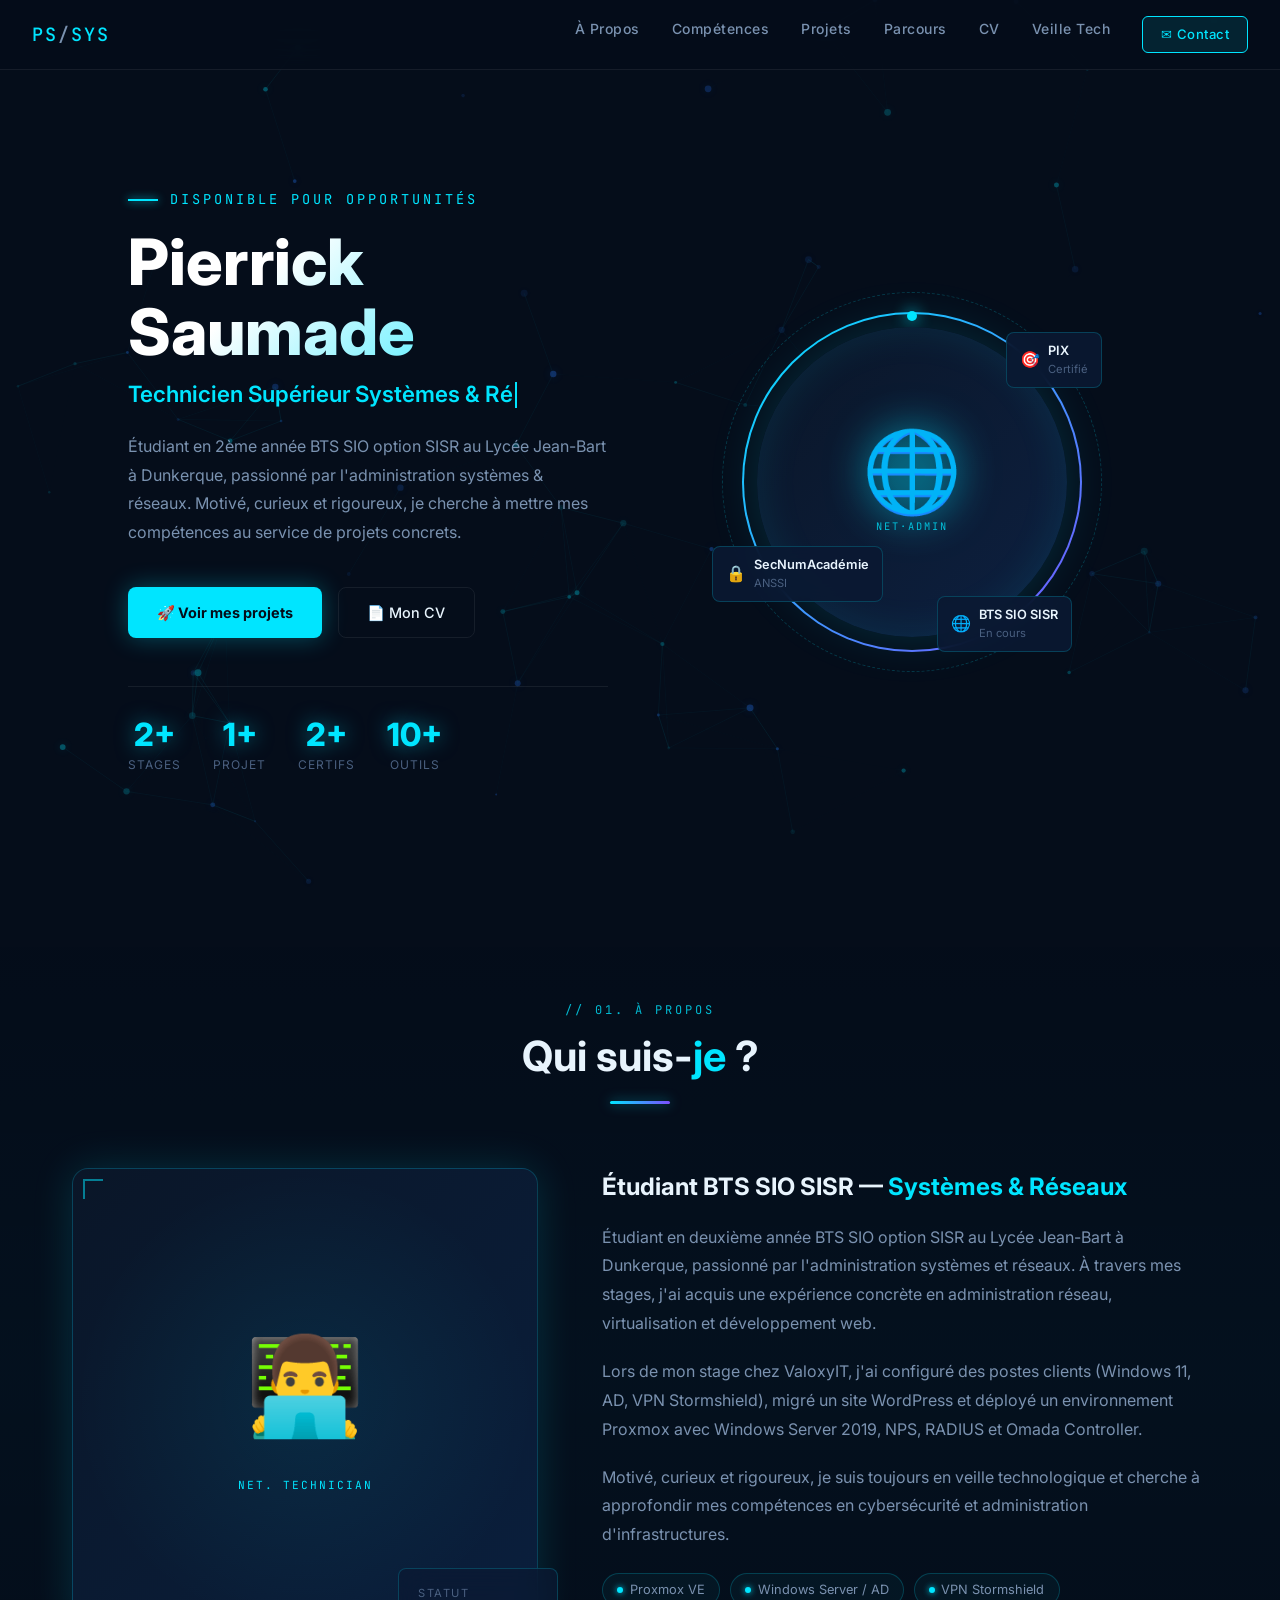
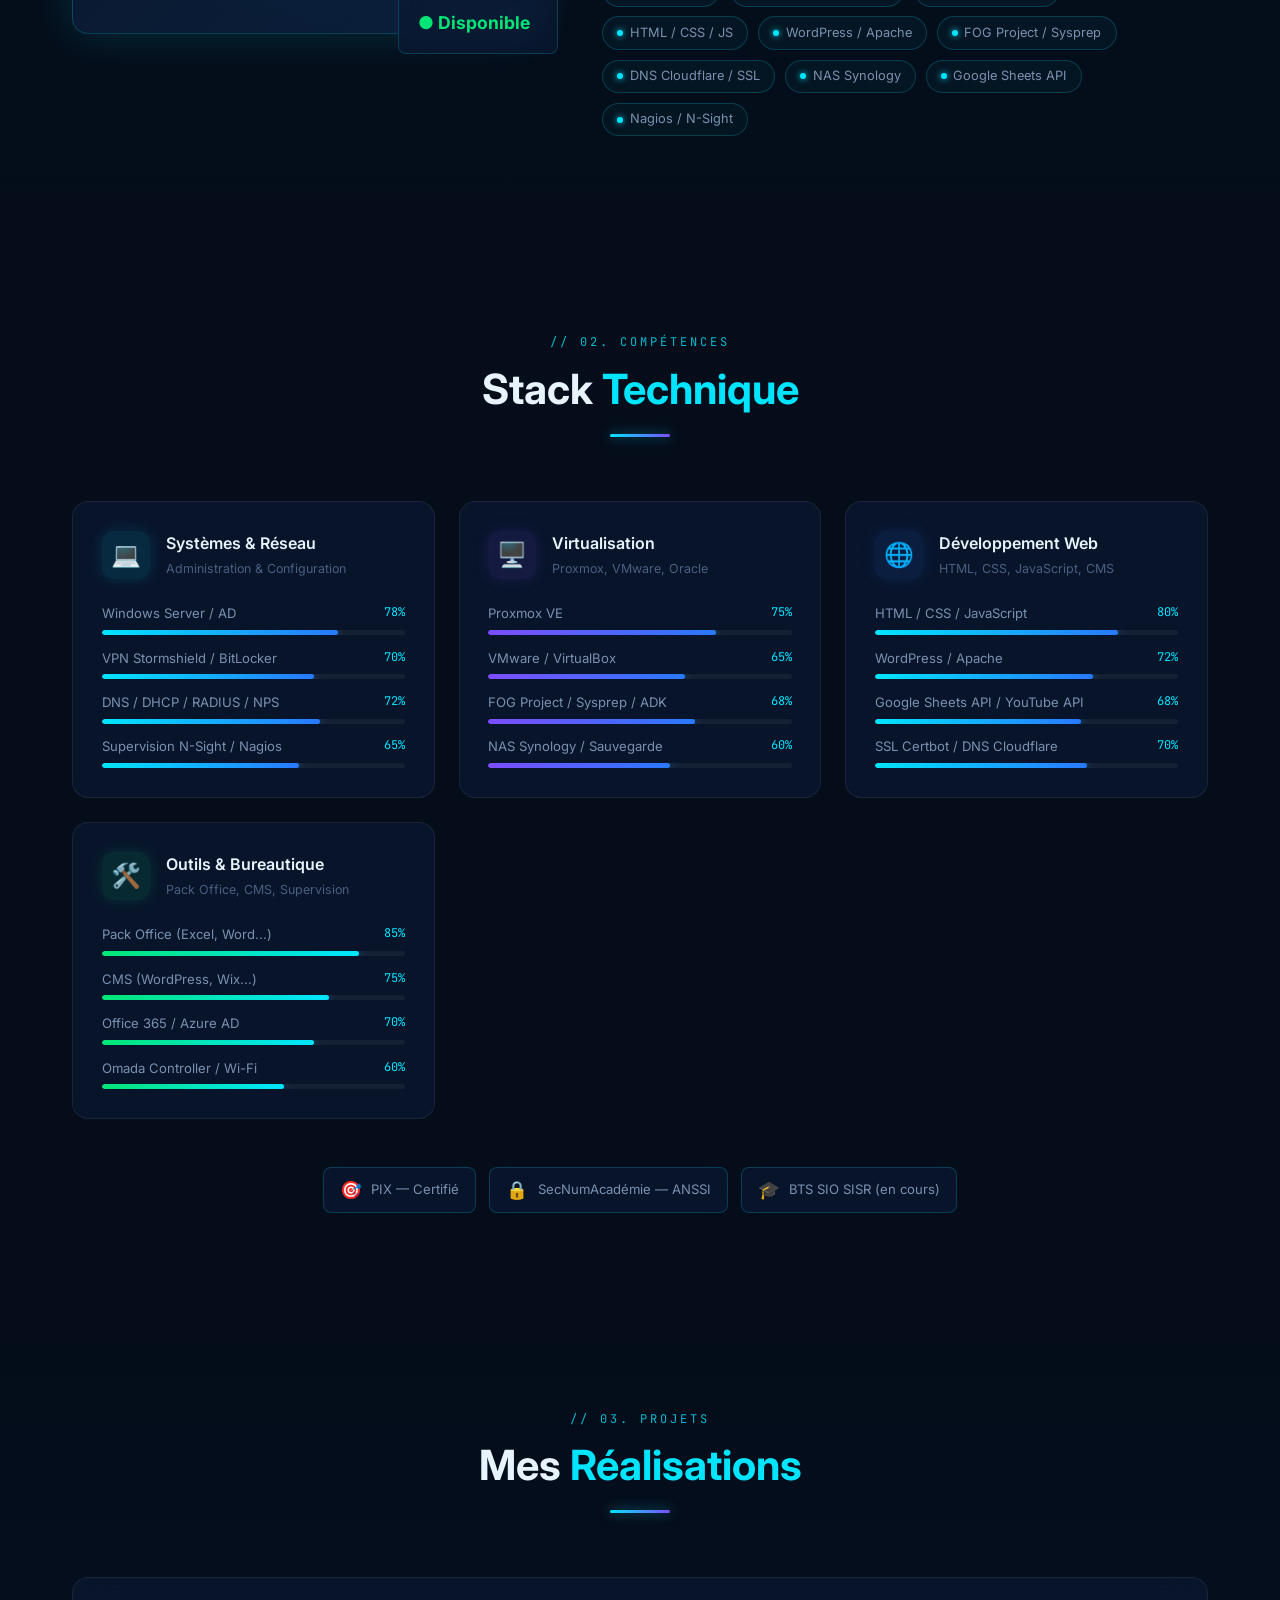
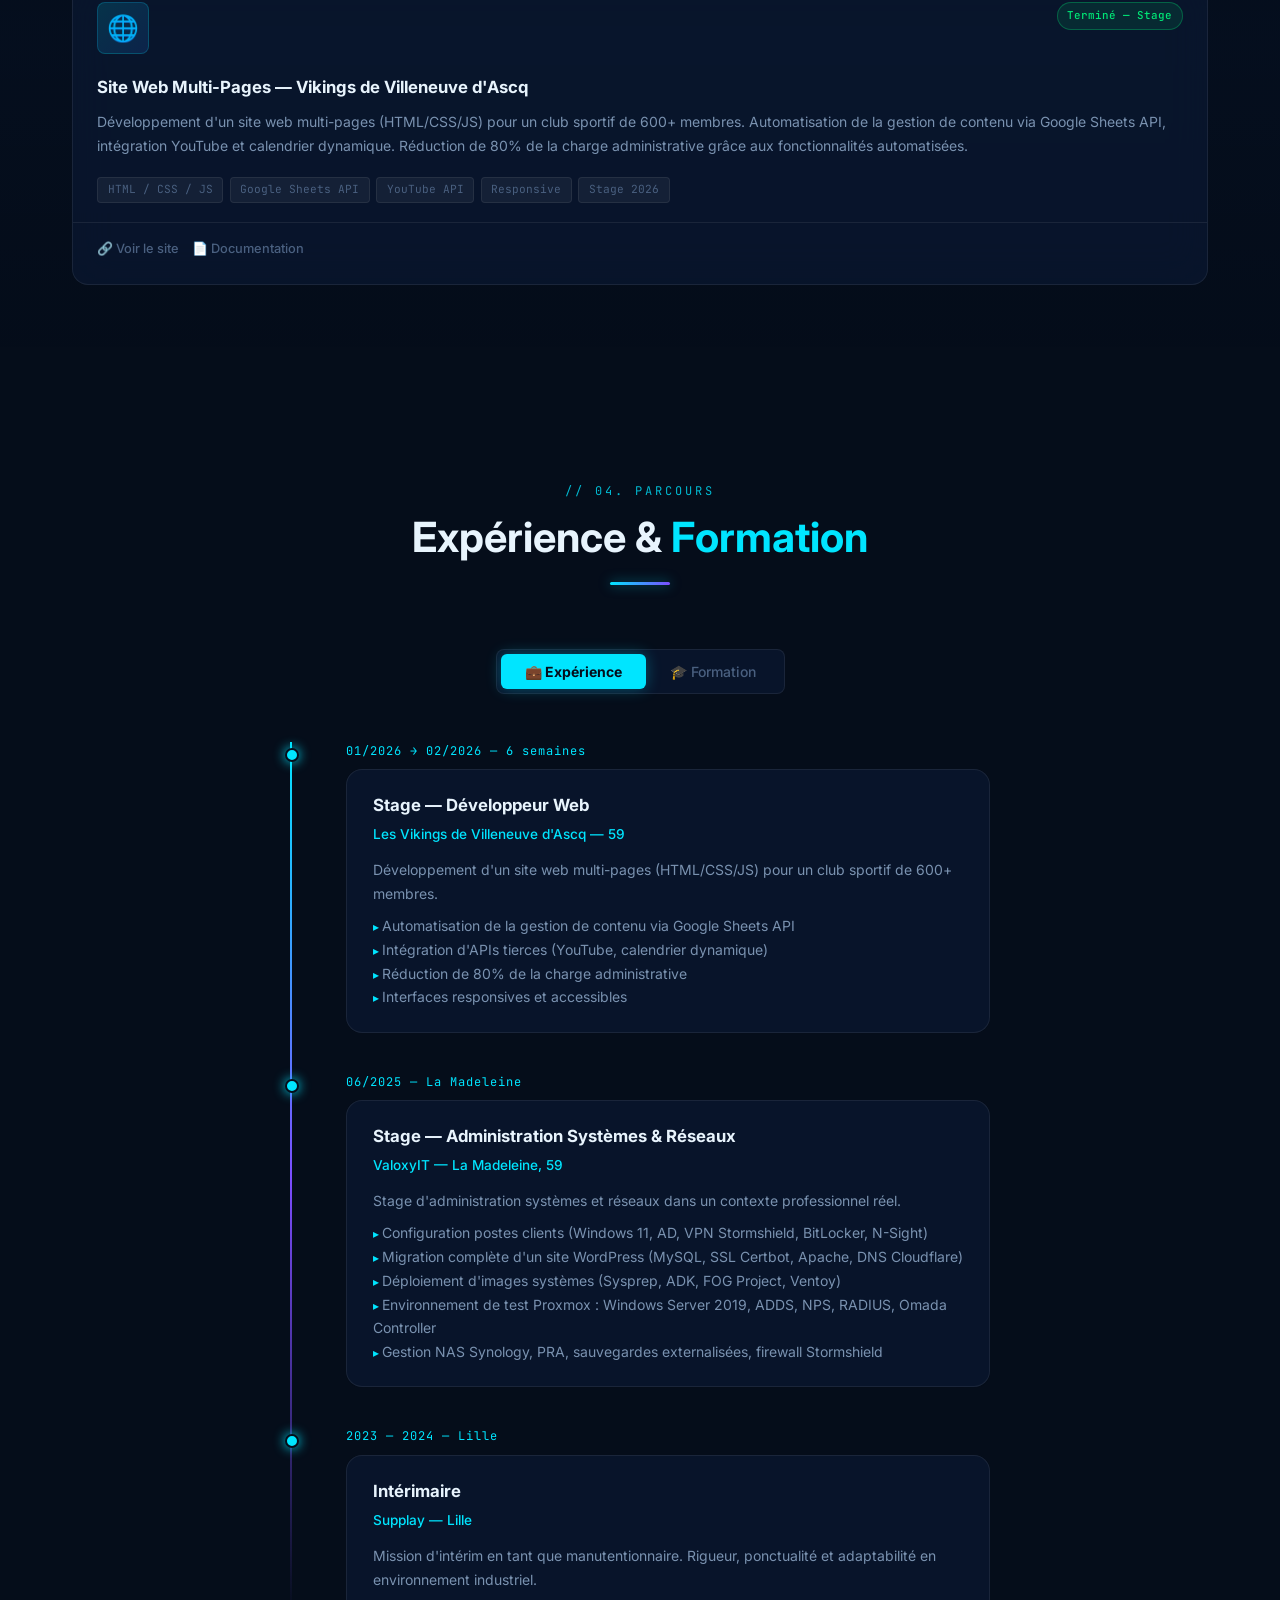
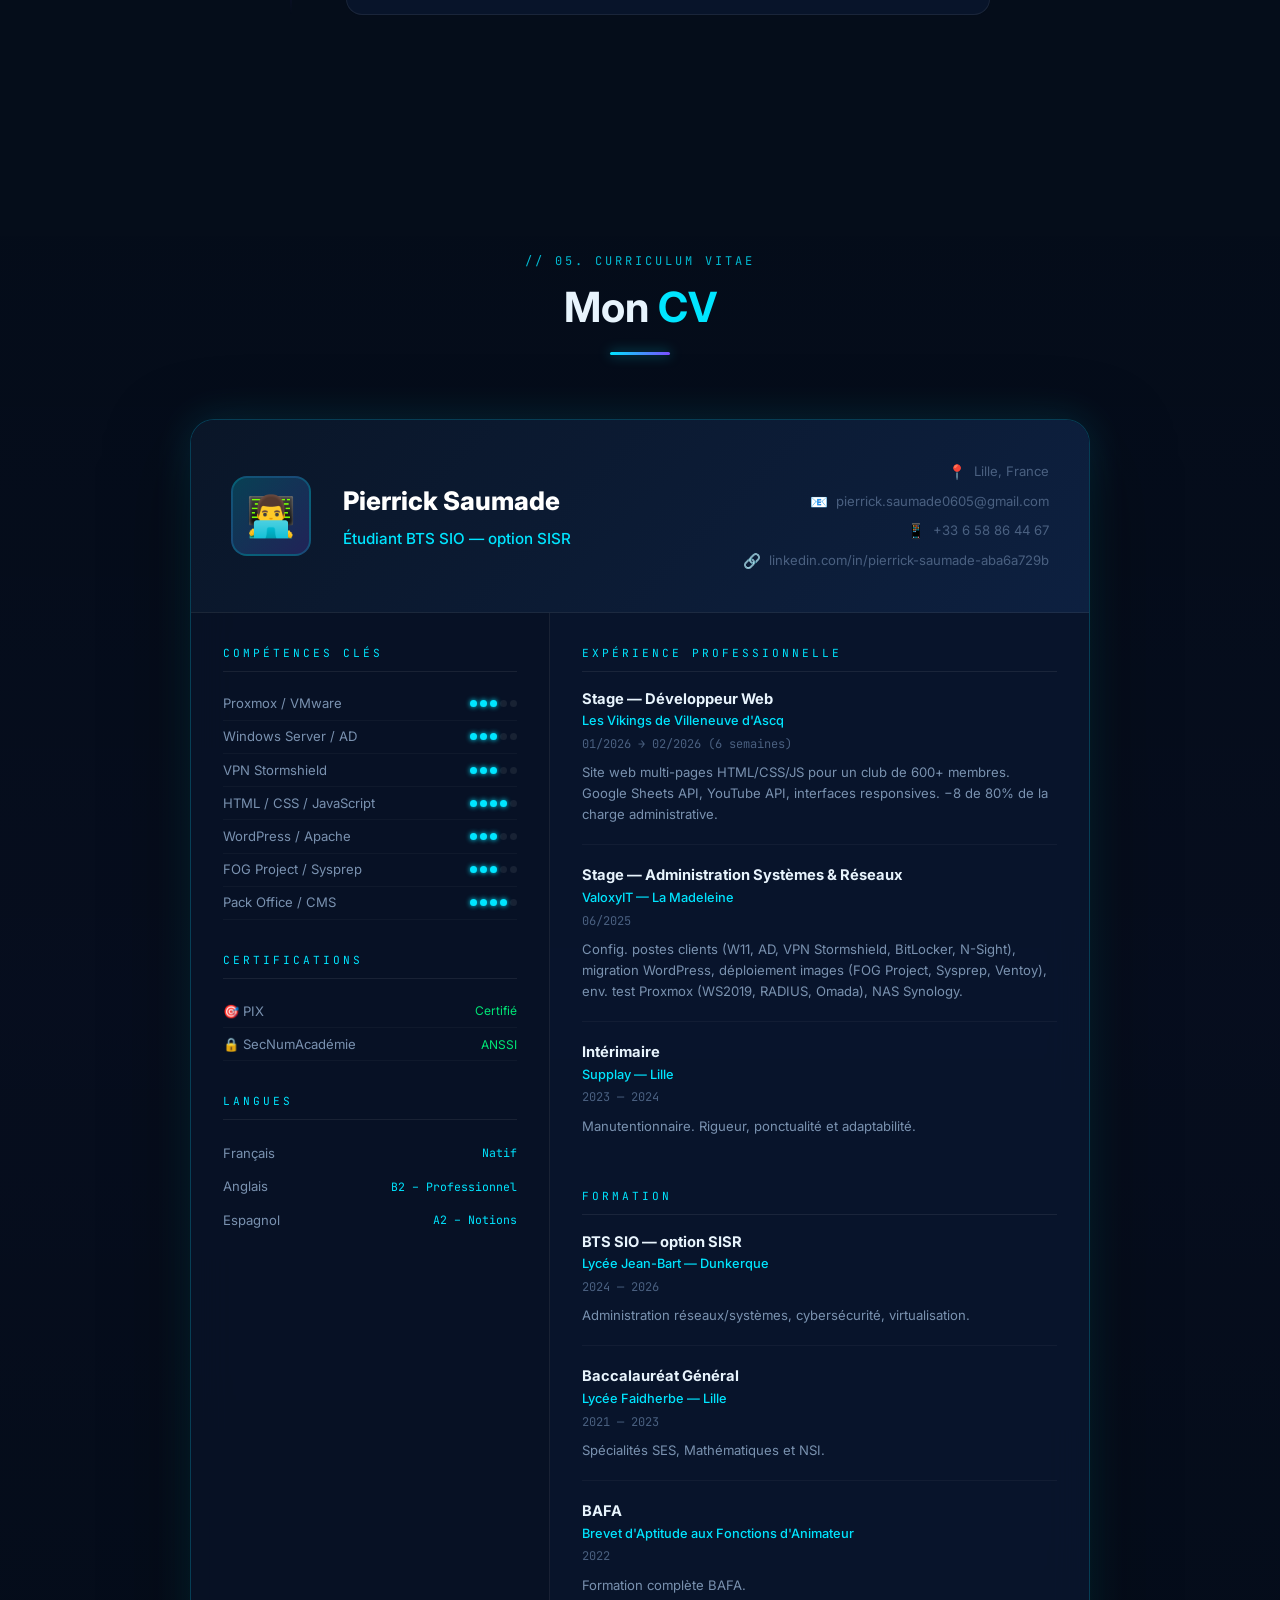
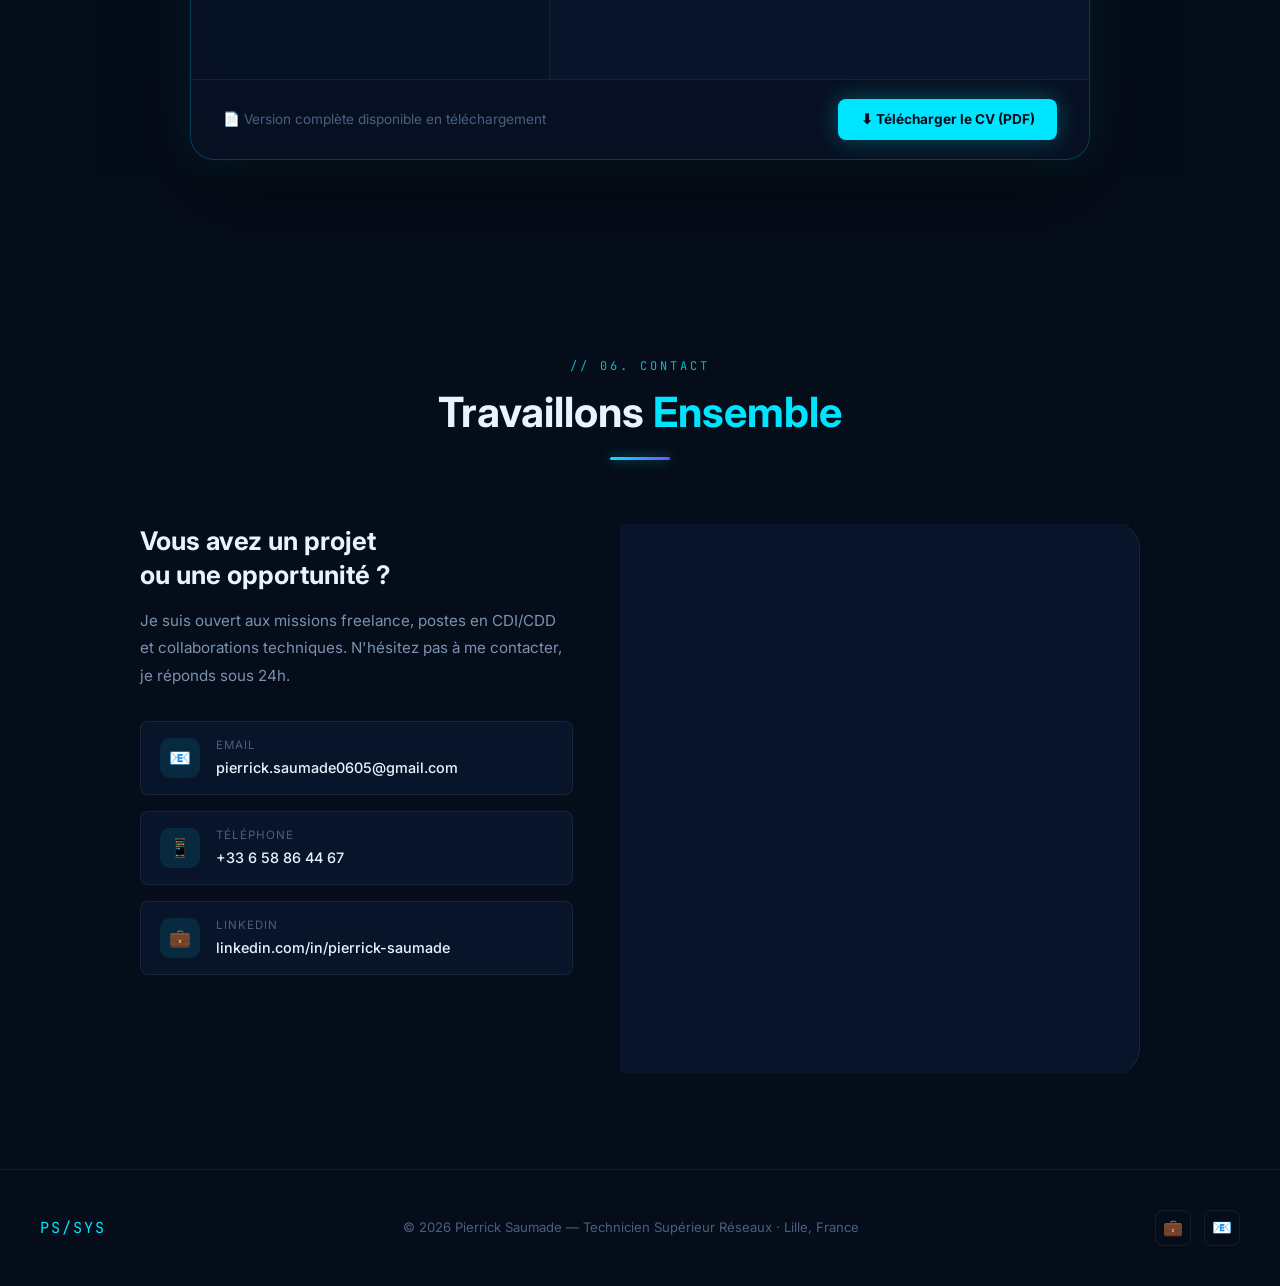
==== index.html @ a09e199e "Add files via upload" ====
<!DOCTYPE html>
<html lang="fr">

<head>
    <meta charset="UTF-8" />
    <meta name="viewport" content="width=device-width, initial-scale=1.0" />
    <title>Pierrick Saumade — Technicien Supérieur Réseaux</title>
    <meta name="description"
        content="Portfolio de Pierrick Saumade, Technicien Supérieur en Systèmes & Réseaux. Administration réseau, cybersécurité, virtualisation et projets d'infrastructure." />
    <link rel="stylesheet" href="style.css" />
    <link rel="icon"
        href="data:image/svg+xml,<svg xmlns='http://www.w3.org/2000/svg' viewBox='0 0 100 100'><text y='.9em' font-size='90'>🌐</text></svg>" />
</head>

<body>

    <!-- Network Canvas Background -->
    <canvas id="networkCanvas"></canvas>

    <!-- ============================
     NAVIGATION
     ============================ -->
    <nav id="navbar">
        <a href="#hero" class="nav-logo">PS<span>/</span>SYS</a>
        <ul class="nav-links" id="navLinks">
            <li><a href="#about">À Propos</a></li>
            <li><a href="#skills">Compétences</a></li>
            <li><a href="#projects">Projets</a></li>
            <li><a href="#parcours">Parcours</a></li>
            <li><a href="#cv">CV</a></li>
            <li><a href="veille.html">Veille Tech</a></li>
            <li><a href="#contact" class="nav-cta">✉ Contact</a></li>
        </ul>
        <div class="hamburger" id="hamburger" onclick="toggleMenu()">
            <span></span><span></span><span></span>
        </div>
    </nav>

    <!-- ============================
     HERO SECTION
     ============================ -->
    <section id="hero">
        <div class="hero-inner">
            <!-- Left: Text -->
            <div class="hero-content">
                <div class="hero-eyebrow">Disponible pour opportunités</div>
                <h1 class="hero-name">Pierrick<br>Saumade</h1>
                <div class="hero-title">
                    <span id="typedText" class="typed-text"></span><span class="cursor"></span>
                </div>
                <p class="hero-desc">
                    Étudiant en 2ème année BTS SIO option SISR au Lycée Jean-Bart à Dunkerque,
                    passionné par l'administration systèmes &amp; réseaux. Motivé, curieux et rigoureux,
                    je cherche à mettre mes compétences au service de projets concrets.
                </p>
                <div class="hero-btns">
                    <a href="#projects" class="btn-primary">🚀 Voir mes projets</a>
                    <a href="#cv" class="btn-secondary">📄 Mon CV</a>
                </div>
                <div class="hero-stats">
                    <div class="stat-item">
                        <div class="stat-value" data-target="2">0</div>
                        <div class="stat-label">Stages</div>
                    </div>
                    <div class="stat-item">
                        <div class="stat-value" data-target="1">0</div>
                        <div class="stat-label">Projet</div>
                    </div>
                    <div class="stat-item">
                        <div class="stat-value" data-target="2">0</div>
                        <div class="stat-label">Certifs</div>
                    </div>
                    <div class="stat-item">
                        <div class="stat-value" data-target="10">0</div>
                        <div class="stat-label">Outils</div>
                    </div>
                </div>
            </div>

            <!-- Right: Visual -->
            <div class="hero-visual">
                <div class="hero-avatar-wrap">
                    <div class="avatar-ring-outer"></div>
                    <div class="avatar-ring"></div>
                    <div class="avatar-inner">
                        <div class="avatar-icon">🌐</div>
                        <div class="avatar-badge">NET·ADMIN</div>
                    </div>
                    <div class="floating-badge b1">
                        <span>🎯</span>
                        <div>
                            <div class="badge-name">PIX</div>
                            <div style="font-size:0.7rem;color:var(--text-muted)">Certifié</div>
                        </div>
                    </div>
                    <div class="floating-badge b2">
                        <span>🔒</span>
                        <div>
                            <div class="badge-name">SecNumAcadémie</div>
                            <div style="font-size:0.7rem;color:var(--text-muted)">ANSSI</div>
                        </div>
                    </div>
                    <div class="floating-badge b3">
                        <span>🌐</span>
                        <div>
                            <div class="badge-name">BTS SIO SISR</div>
                            <div style="font-size:0.7rem;color:var(--text-muted)">En cours</div>
                        </div>
                    </div>
                </div>
            </div>
        </div>
    </section>

    <!-- ============================
     À PROPOS
     ============================ -->
    <section id="about">
        <div class="container">
            <div class="section-header reveal">
                <div class="section-tag">// 01. À propos</div>
                <h2 class="section-title">Qui suis-<span>je</span> ?</h2>
                <div class="section-line"></div>
            </div>
            <div class="about-grid">
                <div class="about-photo-wrap reveal">
                    <div class="about-photo-box">
                        <div class="about-corner tl"></div>
                        <div class="about-corner br"></div>
                        <span style="font-size:6rem;z-index:1;">👨‍💻</span>
                        <div class="about-photo-label">NET. TECHNICIAN</div>
                    </div>
                    <div class="about-info-card">
                        <div class="info-card-title">Statut</div>
                        <div class="info-card-value" style="color:var(--accent-green)">● Disponible</div>
                    </div>
                </div>
                <div class="about-text reveal">
                    <h3>Étudiant BTS SIO SISR — <span style="color:var(--accent-cyan)">Systèmes &amp; Réseaux</span>
                    </h3>
                    <p>
                        Étudiant en deuxième année BTS SIO option SISR au Lycée Jean-Bart à Dunkerque,
                        passionné par l'administration systèmes et réseaux. À travers mes stages, j'ai acquis
                        une expérience concrète en administration réseau, virtualisation et développement web.
                    </p>
                    <p>
                        Lors de mon stage chez ValoxyIT, j'ai configuré des postes clients (Windows 11, AD,
                        VPN Stormshield), migré un site WordPress et déployé un environnement Proxmox avec
                        Windows Server 2019, NPS, RADIUS et Omada Controller.
                    </p>
                    <p>
                        Motivé, curieux et rigoureux, je suis toujours en veille technologique et cherche
                        à approfondir mes compétences en cybersécurité et administration d'infrastructures.
                    </p>
                    <div class="about-pills">
                        <div class="pill"><span class="pill-dot"></span>Proxmox VE</div>
                        <div class="pill"><span class="pill-dot"></span>Windows Server / AD</div>
                        <div class="pill"><span class="pill-dot"></span>VPN Stormshield</div>
                        <div class="pill"><span class="pill-dot"></span>HTML / CSS / JS</div>
                        <div class="pill"><span class="pill-dot"></span>WordPress / Apache</div>
                        <div class="pill"><span class="pill-dot"></span>FOG Project / Sysprep</div>
                        <div class="pill"><span class="pill-dot"></span>DNS Cloudflare / SSL</div>
                        <div class="pill"><span class="pill-dot"></span>NAS Synology</div>
                        <div class="pill"><span class="pill-dot"></span>Google Sheets API</div>
                        <div class="pill"><span class="pill-dot"></span>Nagios / N-Sight</div>
                    </div>
                </div>
            </div>
        </div>
    </section>

    <!-- ============================
     COMPÉTENCES
     ============================ -->
    <section id="skills">
        <div class="container">
            <div class="section-header reveal">
                <div class="section-tag">// 02. Compétences</div>
                <h2 class="section-title">Stack <span>Technique</span></h2>
                <div class="section-line"></div>
            </div>
            <div class="skills-grid">

                <!-- Systèmes & Réseau -->
                <div class="skill-card reveal">
                    <div class="skill-card-header">
                        <div class="skill-icon cyan">💻</div>
                        <div>
                            <div class="skill-card-title">Systèmes &amp; Réseau</div>
                            <div class="skill-card-sub">Administration &amp; Configuration</div>
                        </div>
                    </div>
                    <div class="skill-bars">
                        <div class="skill-bar-item">
                            <div class="skill-bar-label"><span>Windows Server / AD</span><span>78%</span></div>
                            <div class="skill-bar-track">
                                <div class="skill-bar-fill" data-width="78"></div>
                            </div>
                        </div>
                        <div class="skill-bar-item">
                            <div class="skill-bar-label"><span>VPN Stormshield / BitLocker</span><span>70%</span></div>
                            <div class="skill-bar-track">
                                <div class="skill-bar-fill" data-width="70"></div>
                            </div>
                        </div>
                        <div class="skill-bar-item">
                            <div class="skill-bar-label"><span>DNS / DHCP / RADIUS / NPS</span><span>72%</span></div>
                            <div class="skill-bar-track">
                                <div class="skill-bar-fill" data-width="72"></div>
                            </div>
                        </div>
                        <div class="skill-bar-item">
                            <div class="skill-bar-label"><span>Supervision N-Sight / Nagios</span><span>65%</span></div>
                            <div class="skill-bar-track">
                                <div class="skill-bar-fill" data-width="65"></div>
                            </div>
                        </div>
                    </div>
                </div>

                <!-- Virtualisation -->
                <div class="skill-card reveal">
                    <div class="skill-card-header">
                        <div class="skill-icon purple">🖥️</div>
                        <div>
                            <div class="skill-card-title">Virtualisation</div>
                            <div class="skill-card-sub">Proxmox, VMware, Oracle</div>
                        </div>
                    </div>
                    <div class="skill-bars">
                        <div class="skill-bar-item">
                            <div class="skill-bar-label"><span>Proxmox VE</span><span>75%</span></div>
                            <div class="skill-bar-track">
                                <div class="skill-bar-fill purple" data-width="75"></div>
                            </div>
                        </div>
                        <div class="skill-bar-item">
                            <div class="skill-bar-label"><span>VMware / VirtualBox</span><span>65%</span></div>
                            <div class="skill-bar-track">
                                <div class="skill-bar-fill purple" data-width="65"></div>
                            </div>
                        </div>
                        <div class="skill-bar-item">
                            <div class="skill-bar-label"><span>FOG Project / Sysprep / ADK</span><span>68%</span></div>
                            <div class="skill-bar-track">
                                <div class="skill-bar-fill purple" data-width="68"></div>
                            </div>
                        </div>
                        <div class="skill-bar-item">
                            <div class="skill-bar-label"><span>NAS Synology / Sauvegarde</span><span>60%</span></div>
                            <div class="skill-bar-track">
                                <div class="skill-bar-fill purple" data-width="60"></div>
                            </div>
                        </div>
                    </div>
                </div>

                <!-- Développement Web -->
                <div class="skill-card reveal">
                    <div class="skill-card-header">
                        <div class="skill-icon blue">🌐</div>
                        <div>
                            <div class="skill-card-title">Développement Web</div>
                            <div class="skill-card-sub">HTML, CSS, JavaScript, CMS</div>
                        </div>
                    </div>
                    <div class="skill-bars">
                        <div class="skill-bar-item">
                            <div class="skill-bar-label"><span>HTML / CSS / JavaScript</span><span>80%</span></div>
                            <div class="skill-bar-track">
                                <div class="skill-bar-fill" data-width="80"></div>
                            </div>
                        </div>
                        <div class="skill-bar-item">
                            <div class="skill-bar-label"><span>WordPress / Apache</span><span>72%</span></div>
                            <div class="skill-bar-track">
                                <div class="skill-bar-fill" data-width="72"></div>
                            </div>
                        </div>
                        <div class="skill-bar-item">
                            <div class="skill-bar-label"><span>Google Sheets API / YouTube API</span><span>68%</span>
                            </div>
                            <div class="skill-bar-track">
                                <div class="skill-bar-fill" data-width="68"></div>
                            </div>
                        </div>
                        <div class="skill-bar-item">
                            <div class="skill-bar-label"><span>SSL Certbot / DNS Cloudflare</span><span>70%</span></div>
                            <div class="skill-bar-track">
                                <div class="skill-bar-fill" data-width="70"></div>
                            </div>
                        </div>
                    </div>
                </div>

                <!-- Pack Office & Outils -->
                <div class="skill-card reveal">
                    <div class="skill-card-header">
                        <div class="skill-icon green">🛠️</div>
                        <div>
                            <div class="skill-card-title">Outils &amp; Bureautique</div>
                            <div class="skill-card-sub">Pack Office, CMS, Supervision</div>
                        </div>
                    </div>
                    <div class="skill-bars">
                        <div class="skill-bar-item">
                            <div class="skill-bar-label"><span>Pack Office (Excel, Word...)</span><span>85%</span></div>
                            <div class="skill-bar-track">
                                <div class="skill-bar-fill green" data-width="85"></div>
                            </div>
                        </div>
                        <div class="skill-bar-item">
                            <div class="skill-bar-label"><span>CMS (WordPress, Wix...)</span><span>75%</span></div>
                            <div class="skill-bar-track">
                                <div class="skill-bar-fill green" data-width="75"></div>
                            </div>
                        </div>
                        <div class="skill-bar-item">
                            <div class="skill-bar-label"><span>Office 365 / Azure AD</span><span>70%</span></div>
                            <div class="skill-bar-track">
                                <div class="skill-bar-fill green" data-width="70"></div>
                            </div>
                        </div>
                        <div class="skill-bar-item">
                            <div class="skill-bar-label"><span>Omada Controller / Wi-Fi</span><span>60%</span></div>
                            <div class="skill-bar-track">
                                <div class="skill-bar-fill green" data-width="60"></div>
                            </div>
                        </div>
                    </div>
                </div>

            </div>

            <!-- Certifications -->
            <div class="certs-strip reveal">
                <div class="cert-badge"><span class="ce">🎯</span> PIX — Certifié</div>
                <div class="cert-badge"><span class="ce">🔒</span> SecNumAcadémie — ANSSI</div>
                <div class="cert-badge"><span class="ce">🎓</span> BTS SIO SISR (en cours)</div>
            </div>
        </div>
    </section>

    <!-- ============================
     PROJETS
     ============================ -->
    <section id="projects">
        <div class="container">
            <div class="section-header reveal">
                <div class="section-tag">// 03. Projets</div>
                <h2 class="section-title">Mes <span>Réalisations</span></h2>
                <div class="section-line"></div>
            </div>
            <div class="projects-grid">

                <!-- Projet — Site web Vikings de Villeneuve d'Ascq (stage) -->
                <div class="project-card reveal">
                    <div class="project-header">
                        <div class="project-icon c1">🌐</div>
                        <span class="project-status status-done">Terminé — Stage</span>
                    </div>
                    <div class="project-body">
                        <div class="project-title">Site Web Multi-Pages — Vikings de Villeneuve d'Ascq</div>
                        <p class="project-desc">
                            Développement d'un site web multi-pages (HTML/CSS/JS) pour un club sportif de 600+ membres.
                            Automatisation de la gestion de contenu via Google Sheets API, intégration YouTube et
                            calendrier dynamique. Réduction de 80% de la charge administrative grâce aux fonctionnalités
                            automatisées.
                        </p>
                        <div class="project-tags">
                            <span class="tag">HTML / CSS / JS</span>
                            <span class="tag">Google Sheets API</span>
                            <span class="tag">YouTube API</span>
                            <span class="tag">Responsive</span>
                            <span class="tag">Stage 2026</span>
                        </div>
                    </div>
                    <div class="project-footer">
                        <a href="#" class="project-link">🔗 Voir le site</a>
                        <a href="#" class="project-link">📄 Documentation</a>
                    </div>
                </div>

            </div>
        </div>
    </section>

    <!-- ============================
     PARCOURS (Expérience + Formation)
     ============================ -->
    <section id="parcours">
        <div class="container">
            <div class="section-header reveal">
                <div class="section-tag">// 04. Parcours</div>
                <h2 class="section-title">Expérience & <span>Formation</span></h2>
                <div class="section-line"></div>
            </div>

            <div class="parcours-tabs reveal">
                <button class="tab-btn active" onclick="switchTab('experience')">💼 Expérience</button>
                <button class="tab-btn" onclick="switchTab('formation')">🎓 Formation</button>
            </div>

            <!-- Expérience -->
            <div id="experience" class="tab-content active">
                <div class="timeline">

                    <!-- Stage Vikings de Villeneuve d'Ascq -->
                    <div class="timeline-item">
                        <div class="timeline-dot"></div>
                        <div class="timeline-date">01/2026 → 02/2026 — 6 semaines</div>
                        <div class="timeline-card">
                            <div class="timeline-title">Stage — Développeur Web</div>
                            <div class="timeline-org">Les Vikings de Villeneuve d'Ascq — 59</div>
                            <div class="timeline-desc">
                                Développement d'un site web multi-pages (HTML/CSS/JS) pour un club sportif de 600+
                                membres.
                                <ul>
                                    <li>Automatisation de la gestion de contenu via Google Sheets API</li>
                                    <li>Intégration d'APIs tierces (YouTube, calendrier dynamique)</li>
                                    <li>Réduction de 80% de la charge administrative</li>
                                    <li>Interfaces responsives et accessibles</li>
                                </ul>
                            </div>
                        </div>
                    </div>

                    <!-- Stage ValoxyIT -->
                    <div class="timeline-item">
                        <div class="timeline-dot"></div>
                        <div class="timeline-date">06/2025 — La Madeleine</div>
                        <div class="timeline-card">
                            <div class="timeline-title">Stage — Administration Systèmes &amp; Réseaux</div>
                            <div class="timeline-org">ValoxyIT — La Madeleine, 59</div>
                            <div class="timeline-desc">
                                Stage d'administration systèmes et réseaux dans un contexte professionnel réel.
                                <ul>
                                    <li>Configuration postes clients (Windows 11, AD, VPN Stormshield, BitLocker,
                                        N-Sight)</li>
                                    <li>Migration complète d'un site WordPress (MySQL, SSL Certbot, Apache, DNS
                                        Cloudflare)</li>
                                    <li>Déploiement d'images systèmes (Sysprep, ADK, FOG Project, Ventoy)</li>
                                    <li>Environnement de test Proxmox : Windows Server 2019, ADDS, NPS, RADIUS, Omada
                                        Controller</li>
                                    <li>Gestion NAS Synology, PRA, sauvegardes externalisées, firewall Stormshield</li>
                                </ul>
                            </div>
                        </div>
                    </div>

                    <!-- Intérim Supplay -->
                    <div class="timeline-item">
                        <div class="timeline-dot"></div>
                        <div class="timeline-date">2023 — 2024 — Lille</div>
                        <div class="timeline-card">
                            <div class="timeline-title">Intérimaire</div>
                            <div class="timeline-org">Supplay — Lille</div>
                            <div class="timeline-desc">
                                Mission d'intérim en tant que manutentionnaire. Rigueur, ponctualité et adaptabilité en
                                environnement industriel.
                            </div>
                        </div>
                    </div>

                </div>
            </div>

            <!-- Formation -->
            <div id="formation" class="tab-content">
                <div class="timeline">

                    <!-- BTS SIO -->
                    <div class="timeline-item">
                        <div class="timeline-dot"></div>
                        <div class="timeline-date">2024 — 2026</div>
                        <div class="timeline-card">
                            <div class="timeline-title">BTS SIO — option SISR</div>
                            <div class="timeline-org">Lycée Jean-Bart — Dunkerque</div>
                            <div class="timeline-desc">
                                Brevet de Technicien Supérieur Services Informatiques aux Organisations, spécialité
                                Solutions d'Infrastructure, Systèmes et Réseaux.
                                <ul>
                                    <li>Administration réseaux et systèmes</li>
                                    <li>Cybersécurité et virtualisation</li>
                                    <li>Projets d'infrastructure en binome</li>
                                </ul>
                            </div>
                        </div>
                    </div>

                    <!-- Bac Général -->
                    <div class="timeline-item">
                        <div class="timeline-dot"></div>
                        <div class="timeline-date">2021 — 2023</div>
                        <div class="timeline-card">
                            <div class="timeline-title">Baccalauréat Général</div>
                            <div class="timeline-org">Lycée Faidherbe — Lille</div>
                            <div class="timeline-desc">
                                Spécialités SES, Mathématiques et NSI (Numérique et Sciences Informatiques).
                            </div>
                        </div>
                    </div>

                    <!-- BAFA -->
                    <div class="timeline-item">
                        <div class="timeline-dot"></div>
                        <div class="timeline-date">2022</div>
                        <div class="timeline-card">
                            <div class="timeline-title">BAFA</div>
                            <div class="timeline-org">Brevet d'Aptitude aux Fonctions d'Animateur</div>
                            <div class="timeline-desc">
                                Formation complète BAFA, permettant l'encadrement de groupes de jeunes.
                            </div>
                        </div>
                    </div>

                    <!-- Brevet -->
                    <div class="timeline-item">
                        <div class="timeline-dot"></div>
                        <div class="timeline-date">2020</div>
                        <div class="timeline-card">
                            <div class="timeline-title">Brevet des Collèges</div>
                            <div class="timeline-org">Collège Charlemagne</div>
                            <div class="timeline-desc">Diplôme national du Brevet, mention obtenue.</div>
                        </div>
                    </div>

                </div>
            </div>

        </div>
    </section>

    <!-- ============================
     CV PREVIEW
     ============================ -->
    <section id="cv">
        <div class="container">
            <div class="section-header reveal">
                <div class="section-tag">// 05. Curriculum Vitae</div>
                <h2 class="section-title">Mon <span>CV</span></h2>
                <div class="section-line"></div>
            </div>

            <div class="cv-preview reveal">
                <!-- CV Header -->
                <div class="cv-top-bar">
                    <div class="cv-avatar">👨‍💻</div>
                    <div class="cv-top-info">
                        <h2>Pierrick Saumade</h2>
                        <p>Étudiant BTS SIO — option SISR</p>
                    </div>
                    <div class="cv-top-contact">
                        <div class="cv-contact-item"><span>📍</span> Lille, France</div>
                        <div class="cv-contact-item"><span>📧</span> pierrick.saumade0605@gmail.com</div>
                        <div class="cv-contact-item"><span>📱</span> +33 6 58 86 44 67</div>
                        <div class="cv-contact-item"><span>🔗</span>
                            linkedin.com/in/pierrick-saumade-aba6a729b</div>
                    </div>
                </div>

                <!-- CV Body -->
                <div class="cv-body">
                    <!-- Left column -->
                    <div class="cv-col cv-col-left">

                        <div class="cv-section">
                            <div class="cv-section-title">Compétences Clés</div>
                            <div class="cv-skill-row">
                                <span>Proxmox / VMware</span>
                                <div class="cv-skill-dots">
                                    <div class="dot filled"></div>
                                    <div class="dot filled"></div>
                                    <div class="dot filled"></div>
                                    <div class="dot"></div>
                                    <div class="dot"></div>
                                </div>
                            </div>
                            <div class="cv-skill-row">
                                <span>Windows Server / AD</span>
                                <div class="cv-skill-dots">
                                    <div class="dot filled"></div>
                                    <div class="dot filled"></div>
                                    <div class="dot filled"></div>
                                    <div class="dot"></div>
                                    <div class="dot"></div>
                                </div>
                            </div>
                            <div class="cv-skill-row">
                                <span>VPN Stormshield</span>
                                <div class="cv-skill-dots">
                                    <div class="dot filled"></div>
                                    <div class="dot filled"></div>
                                    <div class="dot filled"></div>
                                    <div class="dot"></div>
                                    <div class="dot"></div>
                                </div>
                            </div>
                            <div class="cv-skill-row">
                                <span>HTML / CSS / JavaScript</span>
                                <div class="cv-skill-dots">
                                    <div class="dot filled"></div>
                                    <div class="dot filled"></div>
                                    <div class="dot filled"></div>
                                    <div class="dot filled"></div>
                                    <div class="dot"></div>
                                </div>
                            </div>
                            <div class="cv-skill-row">
                                <span>WordPress / Apache</span>
                                <div class="cv-skill-dots">
                                    <div class="dot filled"></div>
                                    <div class="dot filled"></div>
                                    <div class="dot filled"></div>
                                    <div class="dot"></div>
                                    <div class="dot"></div>
                                </div>
                            </div>
                            <div class="cv-skill-row">
                                <span>FOG Project / Sysprep</span>
                                <div class="cv-skill-dots">
                                    <div class="dot filled"></div>
                                    <div class="dot filled"></div>
                                    <div class="dot filled"></div>
                                    <div class="dot"></div>
                                    <div class="dot"></div>
                                </div>
                            </div>
                            <div class="cv-skill-row">
                                <span>Pack Office / CMS</span>
                                <div class="cv-skill-dots">
                                    <div class="dot filled"></div>
                                    <div class="dot filled"></div>
                                    <div class="dot filled"></div>
                                    <div class="dot filled"></div>
                                    <div class="dot"></div>
                                </div>
                            </div>
                        </div>

                        <div class="cv-section">
                            <div class="cv-section-title">Certifications</div>
                            <div class="cv-skill-row"><span>🎯 PIX</span><span
                                    style="color:var(--accent-green);font-size:0.75rem;">Certifié</span></div>
                            <div class="cv-skill-row"><span>🔒 SecNumAcadémie</span><span
                                    style="color:var(--accent-green);font-size:0.75rem;">ANSSI</span></div>
                        </div>

                        <div class="cv-section">
                            <div class="cv-section-title">Langues</div>
                            <div class="cv-lang"><span>Français</span><span class="lang-level">Natif</span></div>
                            <div class="cv-lang"><span>Anglais</span><span class="lang-level">B2 – Professionnel</span>
                            </div>
                            <div class="cv-lang"><span>Espagnol</span><span class="lang-level">A2 – Notions</span></div>
                        </div>

                    </div>

                    <!-- Right column -->
                    <div class="cv-col">

                        <div class="cv-section">
                            <div class="cv-section-title">Expérience Professionnelle</div>
                            <div class="cv-exp-item">
                                <div class="cv-exp-title">Stage — Développeur Web</div>
                                <div class="cv-exp-org">Les Vikings de Villeneuve d'Ascq</div>
                                <div class="cv-exp-date">01/2026 → 02/2026 (6 semaines)</div>
                                <div class="cv-exp-desc">Site web multi-pages HTML/CSS/JS pour un club de 600+ membres.
                                    Google Sheets API, YouTube API, interfaces responsives. −8 de 80% de la charge
                                    administrative.</div>
                            </div>
                            <div class="cv-exp-item">
                                <div class="cv-exp-title">Stage — Administration Systèmes &amp; Réseaux</div>
                                <div class="cv-exp-org">ValoxyIT — La Madeleine</div>
                                <div class="cv-exp-date">06/2025</div>
                                <div class="cv-exp-desc">Config. postes clients (W11, AD, VPN Stormshield, BitLocker,
                                    N-Sight), migration WordPress, déploiement images (FOG Project, Sysprep, Ventoy),
                                    env. test Proxmox (WS2019, RADIUS, Omada), NAS Synology.</div>
                            </div>
                            <div class="cv-exp-item">
                                <div class="cv-exp-title">Intérimaire</div>
                                <div class="cv-exp-org">Supplay — Lille</div>
                                <div class="cv-exp-date">2023 — 2024</div>
                                <div class="cv-exp-desc">Manutentionnaire. Rigueur, ponctualité et adaptabilité.</div>
                            </div>
                        </div>

                        <div class="cv-section">
                            <div class="cv-section-title">Formation</div>
                            <div class="cv-exp-item">
                                <div class="cv-exp-title">BTS SIO — option SISR</div>
                                <div class="cv-exp-org">Lycée Jean-Bart — Dunkerque</div>
                                <div class="cv-exp-date">2024 — 2026</div>
                                <div class="cv-exp-desc">Administration réseaux/systèmes, cybersécurité, virtualisation.
                                </div>
                            </div>
                            <div class="cv-exp-item">
                                <div class="cv-exp-title">Baccalauréat Général</div>
                                <div class="cv-exp-org">Lycée Faidherbe — Lille</div>
                                <div class="cv-exp-date">2021 — 2023</div>
                                <div class="cv-exp-desc">Spécialités SES, Mathématiques et NSI.</div>
                            </div>
                            <div class="cv-exp-item">
                                <div class="cv-exp-title">BAFA</div>
                                <div class="cv-exp-org">Brevet d'Aptitude aux Fonctions d'Animateur</div>
                                <div class="cv-exp-date">2022</div>
                                <div class="cv-exp-desc">Formation complète BAFA.</div>
                            </div>
                        </div>

                    </div>
                </div>

                <!-- Download bar -->
                <div class="cv-download-bar">
                    <p>📄 Version complète disponible en téléchargement</p>
                    <a href="CV_Pierrick_Saumade.pdf" download class="btn-primary"
                        style="font-size:0.85rem;padding:0.6rem 1.4rem;">
                        ⬇ Télécharger le CV (PDF)
                    </a>
                </div>
            </div>
        </div>
    </section>

    <!-- ============================
     CONTACT
     ============================ -->
    <section id="contact">
        <div class="container">
            <div class="section-header reveal">
                <div class="section-tag">// 06. Contact</div>
                <h2 class="section-title">Travaillons <span>Ensemble</span></h2>
                <div class="section-line"></div>
            </div>
            <div class="contact-grid">
                <div class="contact-info reveal">
                    <h3>Vous avez un projet<br>ou une opportunité ?</h3>
                    <p>
                        Je suis ouvert aux missions freelance, postes en CDI/CDD et collaborations techniques.
                        N'hésitez pas à me contacter, je réponds sous 24h.
                    </p>
                    <div class="contact-items">
                        <a href="mailto:pierrick.saumade0605@gmail.com" class="contact-item">
                            <div class="contact-item-icon">📧</div>
                            <div class="contact-item-text">
                                <div class="contact-item-label">Email</div>
                                <div class="contact-item-value">pierrick.saumade0605@gmail.com</div>
                            </div>
                        </a>
                        <a href="tel:+33612345678" class="contact-item">
                            <div class="contact-item-icon">📱</div>
                            <div class="contact-item-text">
                                <div class="contact-item-label">Téléphone</div>
                                <div class="contact-item-value">+33 6 58 86 44 67</div>
                            </div>
                        </a>
                        <a href="https://www.linkedin.com/in/pierrick-saumade-aba6a729b/" target="_blank"
                            class="contact-item">
                            <div class="contact-item-icon">💼</div>
                            <div class="contact-item-text">
                                <div class="contact-item-label">LinkedIn</div>
                                <div class="contact-item-value">linkedin.com/in/pierrick-saumade</div>
                            </div>
                        </a>
                    </div>
                </div>
                <div class="contact-form reveal">
                    <form id="contactForm" onsubmit="sendMessage(event)">
                        <div class="form-row">
                            <div class="form-group">
                                <label for="fname">Prénom</label>
                                <input type="text" id="fname" placeholder="Jean" required />
                            </div>
                            <div class="form-group">
                                <label for="lname">Nom</label>
                                <input type="text" id="lname" placeholder="Dupont" required />
                            </div>
                        </div>
                        <div class="form-group">
                            <label for="email">Email</label>
                            <input type="email" id="email" placeholder="jean.dupont@email.com" required />
                        </div>
                        <div class="form-group">
                            <label for="sujet">Sujet</label>
                            <input type="text" id="sujet" placeholder="Proposition de mission / Recrutement ..."
                                required />
                        </div>
                        <div class="form-group">
                            <label for="message">Message</label>
                            <textarea id="message" rows="5" placeholder="Décrivez votre projet ou opportunité..."
                                required></textarea>
                        </div>
                        <button type="submit" class="btn-submit" id="submitBtn">
                            <span id="btnText">✉ Envoyer le message</span>
                        </button>
                    </form>
                </div>
            </div>
        </div>
    </section>

    <!-- ============================
     FOOTER
     ============================ -->
    <footer>
        <div class="footer-inner">
            <div class="footer-logo">PS<span>/</span>SYS</div>
            <div class="footer-text">© 2026 Pierrick Saumade — Technicien Supérieur Réseaux · Lille, France</div>
            <div class="footer-social">
                <a href="https://www.linkedin.com/in/pierrick-saumade-aba6a729b/" target="_blank" class="social-link"
                    title="LinkedIn">💼</a>
                <a href="mailto:pierrick.saumade0605@gmail.com" class="social-link" title="Email">📧</a>
            </div>
        </div>
    </footer>

    <script src="script.js"></script>
</body>

</html>
---- style.css ----
/* =============================================
   PORTFOLIO - TECHNICIEN SUPÉRIEUR RÉSEAUX
   Dark Network Theme + Glassmorphism
   ============================================= */

@import url('https://fonts.googleapis.com/css2?family=Inter:wght@300;400;500;600;700;800&family=JetBrains+Mono:wght@400;500&display=swap');

/* ---- CSS Variables ---- */
:root {
    --bg-primary: #050d1a;
    --bg-secondary: #0a1628;
    --bg-card: rgba(10, 25, 50, 0.7);
    --accent-cyan: #00e5ff;
    --accent-blue: #2979ff;
    --accent-purple: #7c4dff;
    --accent-green: #00e676;
    --text-primary: #e8f4fd;
    --text-secondary: #7a92b0;
    --text-muted: #4a6080;
    --border-glow: rgba(0, 229, 255, 0.2);
    --border-subtle: rgba(255, 255, 255, 0.07);
    --glass-bg: rgba(0, 229, 255, 0.04);
    --shadow-glow: 0 0 40px rgba(0, 229, 255, 0.15);
    --radius-sm: 8px;
    --radius-md: 16px;
    --radius-lg: 24px;
    --transition: all 0.3s cubic-bezier(0.4, 0, 0.2, 1);
}

/* ---- Reset & Base ---- */
*,
*::before,
*::after {
    box-sizing: border-box;
    margin: 0;
    padding: 0;
}

html {
    scroll-behavior: smooth;
    scroll-padding-top: 70px;
}

body {
    font-family: 'Inter', sans-serif;
    background-color: var(--bg-primary);
    color: var(--text-primary);
    line-height: 1.6;
    overflow-x: hidden;
}

/* ---- Scrollbar ---- */
::-webkit-scrollbar {
    width: 6px;
}

::-webkit-scrollbar-track {
    background: var(--bg-primary);
}

::-webkit-scrollbar-thumb {
    background: var(--accent-cyan);
    border-radius: 3px;
}

/* =============================================
   CANVAS BACKGROUND
   ============================================= */
#networkCanvas {
    position: fixed;
    top: 0;
    left: 0;
    width: 100%;
    height: 100%;
    z-index: 0;
    opacity: 0.4;
    pointer-events: none;
}

/* =============================================
   NAVIGATION
   ============================================= */
nav {
    position: fixed;
    top: 0;
    left: 0;
    right: 0;
    z-index: 1000;
    padding: 0 2rem;
    height: 70px;
    display: flex;
    align-items: center;
    justify-content: space-between;
    background: rgba(5, 13, 26, 0.85);
    backdrop-filter: blur(20px);
    border-bottom: 1px solid var(--border-subtle);
    transition: var(--transition);
}

nav.scrolled {
    box-shadow: 0 4px 30px rgba(0, 0, 0, 0.4);
    border-bottom-color: var(--border-glow);
}

.nav-logo {
    font-family: 'JetBrains Mono', monospace;
    font-size: 1.15rem;
    font-weight: 500;
    color: var(--accent-cyan);
    text-decoration: none;
    letter-spacing: 2px;
}

.nav-logo span {
    color: var(--text-secondary);
}

.nav-links {
    display: flex;
    gap: 2rem;
    list-style: none;
}

.nav-links a {
    text-decoration: none;
    color: var(--text-secondary);
    font-size: 0.875rem;
    font-weight: 500;
    letter-spacing: 0.5px;
    padding: 0.35rem 0;
    position: relative;
    transition: var(--transition);
}

.nav-links a::after {
    content: '';
    position: absolute;
    bottom: 0;
    left: 0;
    width: 0;
    height: 2px;
    background: var(--accent-cyan);
    transition: width 0.3s ease;
    box-shadow: 0 0 8px var(--accent-cyan);
}

.nav-links a:hover,
.nav-links a.active {
    color: var(--accent-cyan);
}

.nav-links a:hover::after,
.nav-links a.active::after {
    width: 100%;
}

.nav-cta {
    display: flex;
    align-items: center;
    gap: 0.6rem;
    background: rgba(0, 229, 255, 0.1);
    border: 1px solid var(--accent-cyan);
    color: var(--accent-cyan) !important;
    padding: 0.45rem 1.1rem !important;
    border-radius: 6px;
    font-size: 0.82rem !important;
    transition: var(--transition) !important;
}

.nav-cta:hover {
    background: var(--accent-cyan) !important;
    color: var(--bg-primary) !important;
    box-shadow: 0 0 20px rgba(0, 229, 255, 0.4) !important;
}

.hamburger {
    display: none;
    flex-direction: column;
    gap: 5px;
    cursor: pointer;
    padding: 5px;
}

.hamburger span {
    display: block;
    width: 24px;
    height: 2px;
    background: var(--accent-cyan);
    border-radius: 2px;
    transition: var(--transition);
}

/* =============================================
   SECTIONS BASE
   ============================================= */
section {
    position: relative;
    z-index: 1;
}

.container {
    max-width: 1200px;
    margin: 0 auto;
    padding: 0 2rem;
}

.section-header {
    text-align: center;
    margin-bottom: 4rem;
}

.section-tag {
    display: inline-block;
    font-family: 'JetBrains Mono', monospace;
    font-size: 0.75rem;
    color: var(--accent-cyan);
    letter-spacing: 3px;
    text-transform: uppercase;
    margin-bottom: 0.75rem;
    opacity: 0.8;
}

.section-title {
    font-size: clamp(1.8rem, 4vw, 2.6rem);
    font-weight: 700;
    color: var(--text-primary);
    line-height: 1.2;
}

.section-title span {
    color: var(--accent-cyan);
}

.section-line {
    width: 60px;
    height: 3px;
    background: linear-gradient(90deg, var(--accent-cyan), var(--accent-purple));
    margin: 1.2rem auto 0;
    border-radius: 2px;
    box-shadow: 0 0 12px rgba(0, 229, 255, 0.5);
}

/* =============================================
   HERO SECTION
   ============================================= */
#hero {
    min-height: 100vh;
    display: flex;
    align-items: center;
    padding: 8rem 2rem 4rem;
}

.hero-inner {
    max-width: 1200px;
    margin: 0 auto;
    display: grid;
    grid-template-columns: 1fr 1fr;
    gap: 4rem;
    align-items: center;
}

.hero-eyebrow {
    font-family: 'JetBrains Mono', monospace;
    font-size: 0.85rem;
    color: var(--accent-cyan);
    letter-spacing: 3px;
    text-transform: uppercase;
    margin-bottom: 1rem;
    display: flex;
    align-items: center;
    gap: 0.75rem;
}

.hero-eyebrow::before {
    content: '';
    display: inline-block;
    width: 30px;
    height: 2px;
    background: var(--accent-cyan);
    box-shadow: 0 0 8px var(--accent-cyan);
}

.hero-name {
    font-size: clamp(2.5rem, 6vw, 4rem);
    font-weight: 800;
    line-height: 1.1;
    margin-bottom: 0.5rem;
    background: linear-gradient(135deg, #ffffff 30%, var(--accent-cyan) 100%);
    -webkit-background-clip: text;
    -webkit-text-fill-color: transparent;
    background-clip: text;
}

.hero-title {
    font-size: clamp(1rem, 2.5vw, 1.4rem);
    color: var(--text-secondary);
    font-weight: 400;
    margin-bottom: 1.5rem;
    height: 2rem;
    overflow: hidden;
}

.typed-text {
    color: var(--accent-cyan);
    font-weight: 600;
}

.cursor {
    display: inline-block;
    width: 2px;
    height: 1.2em;
    background: var(--accent-cyan);
    margin-left: 2px;
    vertical-align: middle;
    animation: blink 0.8s infinite;
}

@keyframes blink {

    0%,
    100% {
        opacity: 1
    }

    50% {
        opacity: 0
    }
}

.hero-desc {
    color: var(--text-secondary);
    font-size: 1rem;
    line-height: 1.8;
    margin-bottom: 2.5rem;
    max-width: 480px;
}

.hero-btns {
    display: flex;
    gap: 1rem;
    flex-wrap: wrap;
}

.btn-primary {
    display: inline-flex;
    align-items: center;
    gap: 0.5rem;
    padding: 0.8rem 1.8rem;
    background: var(--accent-cyan);
    color: var(--bg-primary);
    border-radius: var(--radius-sm);
    text-decoration: none;
    font-weight: 700;
    font-size: 0.9rem;
    transition: var(--transition);
    box-shadow: 0 0 25px rgba(0, 229, 255, 0.3);
}

.btn-primary:hover {
    transform: translateY(-2px);
    box-shadow: 0 8px 35px rgba(0, 229, 255, 0.5);
    background: #33eaff;
}

.btn-secondary {
    display: inline-flex;
    align-items: center;
    gap: 0.5rem;
    padding: 0.8rem 1.8rem;
    background: transparent;
    color: var(--text-primary);
    border: 1px solid var(--border-subtle);
    border-radius: var(--radius-sm);
    text-decoration: none;
    font-weight: 500;
    font-size: 0.9rem;
    transition: var(--transition);
}

.btn-secondary:hover {
    border-color: var(--accent-cyan);
    color: var(--accent-cyan);
    transform: translateY(-2px);
    background: rgba(0, 229, 255, 0.05);
}

.hero-stats {
    display: flex;
    gap: 2rem;
    margin-top: 3rem;
    padding-top: 2rem;
    border-top: 1px solid var(--border-subtle);
}

.stat-item {
    text-align: center;
}

.stat-value {
    font-size: 2rem;
    font-weight: 800;
    color: var(--accent-cyan);
    line-height: 1;
    text-shadow: 0 0 20px rgba(0, 229, 255, 0.5);
}

.stat-label {
    font-size: 0.75rem;
    color: var(--text-muted);
    text-transform: uppercase;
    letter-spacing: 1px;
    margin-top: 0.3rem;
}

/* Hero Visual */
.hero-visual {
    display: flex;
    justify-content: center;
    align-items: center;
}

.hero-avatar-wrap {
    position: relative;
    width: 340px;
    height: 340px;
}

.avatar-ring {
    position: absolute;
    inset: 0;
    border-radius: 50%;
    border: 2px solid transparent;
    background: linear-gradient(var(--bg-primary), var(--bg-primary)) padding-box,
        linear-gradient(135deg, var(--accent-cyan), var(--accent-purple)) border-box;
    animation: spin 8s linear infinite;
}

.avatar-ring::before {
    content: '';
    position: absolute;
    top: -3px;
    left: 50%;
    width: 10px;
    height: 10px;
    background: var(--accent-cyan);
    border-radius: 50%;
    box-shadow: 0 0 15px var(--accent-cyan);
    transform: translateX(-50%);
}

@keyframes spin {
    from {
        transform: rotate(0deg)
    }

    to {
        transform: rotate(360deg)
    }
}

.avatar-ring-outer {
    position: absolute;
    inset: -20px;
    border-radius: 50%;
    border: 1px dashed rgba(0, 229, 255, 0.2);
    animation: spin 15s linear infinite reverse;
}

.avatar-inner {
    position: absolute;
    inset: 15px;
    border-radius: 50%;
    background: linear-gradient(135deg, var(--bg-secondary), #0d2040);
    display: flex;
    flex-direction: column;
    align-items: center;
    justify-content: center;
    box-shadow: inset 0 0 40px rgba(0, 229, 255, 0.1), 0 0 50px rgba(0, 229, 255, 0.15);
    overflow: hidden;
}

.avatar-icon {
    font-size: 5rem;
    line-height: 1;
    filter: drop-shadow(0 0 20px rgba(0, 229, 255, 0.7));
}

.avatar-badge {
    font-family: 'JetBrains Mono', monospace;
    font-size: 0.65rem;
    color: var(--accent-cyan);
    letter-spacing: 2px;
    margin-top: 0.5rem;
    opacity: 0.8;
}

.floating-badge {
    position: absolute;
    background: rgba(10, 25, 50, 0.9);
    border: 1px solid var(--border-glow);
    border-radius: var(--radius-sm);
    padding: 0.5rem 0.8rem;
    backdrop-filter: blur(10px);
    display: flex;
    align-items: center;
    gap: 0.5rem;
    font-size: 0.75rem;
    color: var(--text-secondary);
    animation: float 3s ease-in-out infinite;
    white-space: nowrap;
}

.floating-badge.b1 {
    top: 20px;
    right: -20px;
    animation-delay: 0s;
}

.floating-badge.b2 {
    bottom: 50px;
    left: -30px;
    animation-delay: 1s;
}

.floating-badge.b3 {
    bottom: 0;
    right: 10px;
    animation-delay: 2s;
}

.floating-badge span {
    font-size: 1rem;
}

.badge-name {
    color: var(--text-primary);
    font-weight: 600;
    font-size: 0.8rem;
}

@keyframes float {

    0%,
    100% {
        transform: translateY(0);
    }

    50% {
        transform: translateY(-8px);
    }
}

/* =============================================
   ABOUT SECTION
   ============================================= */
#about {
    padding: 6rem 0;
    background: linear-gradient(180deg, transparent, rgba(0, 229, 255, 0.02) 50%, transparent);
}

.about-grid {
    display: grid;
    grid-template-columns: 1fr 1.3fr;
    gap: 4rem;
    align-items: start;
}

.about-photo-wrap {
    position: relative;
}

.about-photo-box {
    width: 100%;
    aspect-ratio: 1;
    background: linear-gradient(135deg, var(--bg-secondary), #0a1f3d);
    border-radius: var(--radius-md);
    display: flex;
    flex-direction: column;
    align-items: center;
    justify-content: center;
    border: 1px solid var(--border-glow);
    box-shadow: var(--shadow-glow);
    font-size: 7rem;
    position: relative;
    overflow: hidden;
}

.about-photo-box::after {
    content: '';
    position: absolute;
    inset: 0;
    background: radial-gradient(circle at 50% 50%, rgba(0, 229, 255, 0.08), transparent 70%);
}

.about-photo-label {
    font-family: 'JetBrains Mono', monospace;
    font-size: 0.7rem;
    color: var(--accent-cyan);
    letter-spacing: 2px;
    margin-top: 1rem;
    z-index: 1;
}

.about-corner {
    position: absolute;
    width: 20px;
    height: 20px;
    border-color: var(--accent-cyan);
    border-style: solid;
    opacity: 0.5;
}

.about-corner.tl {
    top: 10px;
    left: 10px;
    border-width: 2px 0 0 2px;
}

.about-corner.br {
    bottom: 10px;
    right: 10px;
    border-width: 0 2px 2px 0;
}

.about-info-card {
    position: absolute;
    bottom: -20px;
    right: -20px;
    background: var(--bg-card);
    border: 1px solid var(--border-glow);
    border-radius: var(--radius-sm);
    padding: 1rem 1.2rem;
    backdrop-filter: blur(15px);
    min-width: 160px;
}

.info-card-title {
    font-size: 0.7rem;
    color: var(--text-muted);
    text-transform: uppercase;
    letter-spacing: 1.5px;
    margin-bottom: 0.4rem;
}

.info-card-value {
    font-weight: 700;
    color: var(--accent-cyan);
    font-size: 1.1rem;
}

.about-text h3 {
    font-size: 1.5rem;
    font-weight: 700;
    margin-bottom: 1rem;
    color: var(--text-primary);
}

.about-text p {
    color: var(--text-secondary);
    margin-bottom: 1.2rem;
    line-height: 1.8;
}

.about-pills {
    display: flex;
    flex-wrap: wrap;
    gap: 0.6rem;
    margin-top: 1.5rem;
}

.pill {
    display: flex;
    align-items: center;
    gap: 0.4rem;
    background: var(--glass-bg);
    border: 1px solid var(--border-glow);
    border-radius: 100px;
    padding: 0.35rem 0.9rem;
    font-size: 0.8rem;
    color: var(--text-secondary);
    transition: var(--transition);
}

.pill:hover {
    border-color: var(--accent-cyan);
    color: var(--accent-cyan);
    background: rgba(0, 229, 255, 0.08);
    transform: translateY(-2px);
}

.pill-dot {
    width: 6px;
    height: 6px;
    border-radius: 50%;
    background: var(--accent-cyan);
    box-shadow: 0 0 6px var(--accent-cyan);
}

/* =============================================
   SKILLS SECTION
   ============================================= */
#skills {
    padding: 6rem 0;
}

.skills-grid {
    display: grid;
    grid-template-columns: repeat(auto-fit, minmax(320px, 1fr));
    gap: 1.5rem;
}

.skill-card {
    background: var(--bg-card);
    border: 1px solid var(--border-subtle);
    border-radius: var(--radius-md);
    padding: 1.8rem;
    backdrop-filter: blur(20px);
    transition: var(--transition);
    position: relative;
    overflow: hidden;
}

.skill-card::before {
    content: '';
    position: absolute;
    top: 0;
    left: 0;
    right: 0;
    height: 2px;
    background: linear-gradient(90deg, var(--accent-cyan), var(--accent-purple));
    transform: scaleX(0);
    transform-origin: left;
    transition: transform 0.4s ease;
}

.skill-card:hover {
    border-color: var(--border-glow);
    box-shadow: var(--shadow-glow);
    transform: translateY(-4px);
}

.skill-card:hover::before {
    transform: scaleX(1);
}

.skill-card-header {
    display: flex;
    align-items: center;
    gap: 1rem;
    margin-bottom: 1.5rem;
}

.skill-icon {
    width: 48px;
    height: 48px;
    border-radius: 12px;
    display: flex;
    align-items: center;
    justify-content: center;
    font-size: 1.5rem;
    flex-shrink: 0;
}

.skill-icon.cyan {
    background: rgba(0, 229, 255, 0.1);
    box-shadow: 0 0 15px rgba(0, 229, 255, 0.15);
}

.skill-icon.blue {
    background: rgba(41, 121, 255, 0.1);
    box-shadow: 0 0 15px rgba(41, 121, 255, 0.15);
}

.skill-icon.purple {
    background: rgba(124, 77, 255, 0.1);
    box-shadow: 0 0 15px rgba(124, 77, 255, 0.15);
}

.skill-icon.green {
    background: rgba(0, 230, 118, 0.1);
    box-shadow: 0 0 15px rgba(0, 230, 118, 0.15);
}

.skill-card-title {
    font-size: 1rem;
    font-weight: 600;
    color: var(--text-primary);
}

.skill-card-sub {
    font-size: 0.78rem;
    color: var(--text-muted);
    margin-top: 0.2rem;
}

.skill-bars {
    display: flex;
    flex-direction: column;
    gap: 0.8rem;
}

.skill-bar-label {
    display: flex;
    justify-content: space-between;
    margin-bottom: 0.35rem;
    font-size: 0.82rem;
    color: var(--text-secondary);
}

.skill-bar-label span:last-child {
    font-family: 'JetBrains Mono', monospace;
    color: var(--accent-cyan);
    font-size: 0.75rem;
}

.skill-bar-track {
    height: 5px;
    background: rgba(255, 255, 255, 0.05);
    border-radius: 3px;
    overflow: hidden;
}

.skill-bar-fill {
    height: 100%;
    border-radius: 3px;
    background: linear-gradient(90deg, var(--accent-cyan), var(--accent-blue));
    box-shadow: 0 0 8px rgba(0, 229, 255, 0.4);
    width: 0;
    transition: width 1.2s cubic-bezier(0.4, 0, 0.2, 1);
}

.skill-bar-fill.purple {
    background: linear-gradient(90deg, var(--accent-purple), var(--accent-blue));
}

.skill-bar-fill.green {
    background: linear-gradient(90deg, var(--accent-green), var(--accent-cyan));
}

/* Certifications strip */
.certs-strip {
    display: flex;
    flex-wrap: wrap;
    gap: 0.8rem;
    margin-top: 3rem;
    justify-content: center;
}

.cert-badge {
    display: flex;
    align-items: center;
    gap: 0.6rem;
    background: var(--bg-card);
    border: 1px solid var(--border-glow);
    border-radius: var(--radius-sm);
    padding: 0.5rem 1rem;
    font-size: 0.82rem;
    color: var(--text-secondary);
    backdrop-filter: blur(10px);
    transition: var(--transition);
}

.cert-badge:hover {
    border-color: var(--accent-cyan);
    color: var(--accent-cyan);
    transform: translateY(-2px);
    box-shadow: 0 4px 20px rgba(0, 229, 255, 0.2);
}

.cert-badge .ce {
    font-size: 1.1rem;
}

/* =============================================
   PROJECTS SECTION
   ============================================= */
#projects {
    padding: 6rem 0;
    background: linear-gradient(180deg, transparent, rgba(41, 121, 255, 0.02) 50%, transparent);
}

.projects-grid {
    display: grid;
    grid-template-columns: repeat(auto-fit, minmax(340px, 1fr));
    gap: 1.5rem;
}

.project-card {
    background: var(--bg-card);
    border: 1px solid var(--border-subtle);
    border-radius: var(--radius-md);
    overflow: hidden;
    transition: var(--transition);
    position: relative;
    display: flex;
    flex-direction: column;
    backdrop-filter: blur(20px);
}

.project-card:hover {
    border-color: var(--border-glow);
    transform: translateY(-6px);
    box-shadow: 0 20px 50px rgba(0, 0, 0, 0.4), var(--shadow-glow);
}

.project-header {
    padding: 1.5rem 1.5rem 0;
    display: flex;
    align-items: flex-start;
    justify-content: space-between;
    gap: 1rem;
}

.project-icon {
    width: 52px;
    height: 52px;
    border-radius: var(--radius-sm);
    display: flex;
    align-items: center;
    justify-content: center;
    font-size: 1.6rem;
    flex-shrink: 0;
}

.project-icon.c1 {
    background: linear-gradient(135deg, rgba(0, 229, 255, 0.15), rgba(41, 121, 255, 0.15));
    border: 1px solid rgba(0, 229, 255, 0.2);
}

.project-icon.c2 {
    background: linear-gradient(135deg, rgba(124, 77, 255, 0.15), rgba(0, 229, 255, 0.15));
    border: 1px solid rgba(124, 77, 255, 0.2);
}

.project-icon.c3 {
    background: linear-gradient(135deg, rgba(0, 230, 118, 0.15), rgba(41, 121, 255, 0.15));
    border: 1px solid rgba(0, 230, 118, 0.2);
}

.project-icon.c4 {
    background: linear-gradient(135deg, rgba(255, 167, 38, 0.15), rgba(255, 82, 82, 0.1));
    border: 1px solid rgba(255, 167, 38, 0.2);
}

.project-icon.c5 {
    background: linear-gradient(135deg, rgba(41, 121, 255, 0.15), rgba(124, 77, 255, 0.15));
    border: 1px solid rgba(41, 121, 255, 0.2);
}

.project-icon.c6 {
    background: linear-gradient(135deg, rgba(0, 229, 255, 0.1), rgba(0, 230, 118, 0.1));
    border: 1px solid rgba(0, 229, 255, 0.2);
}

.project-status {
    font-family: 'JetBrains Mono', monospace;
    font-size: 0.68rem;
    padding: 0.25rem 0.6rem;
    border-radius: 100px;
    font-weight: 500;
}

.status-done {
    background: rgba(0, 230, 118, 0.1);
    color: var(--accent-green);
    border: 1px solid rgba(0, 230, 118, 0.3);
}

.status-wip {
    background: rgba(255, 167, 38, 0.1);
    color: #ffab40;
    border: 1px solid rgba(255, 167, 38, 0.3);
}

.project-body {
    padding: 1.2rem 1.5rem;
    flex: 1;
}

.project-title {
    font-size: 1.05rem;
    font-weight: 700;
    color: var(--text-primary);
    margin-bottom: 0.6rem;
}

.project-desc {
    font-size: 0.875rem;
    color: var(--text-secondary);
    line-height: 1.7;
    margin-bottom: 1.2rem;
}

.project-tags {
    display: flex;
    flex-wrap: wrap;
    gap: 0.4rem;
}

.tag {
    font-family: 'JetBrains Mono', monospace;
    font-size: 0.7rem;
    padding: 0.2rem 0.6rem;
    border-radius: 4px;
    background: rgba(255, 255, 255, 0.05);
    color: var(--text-muted);
    border: 1px solid var(--border-subtle);
    transition: var(--transition);
}

.project-card:hover .tag {
    color: var(--accent-cyan);
    border-color: rgba(0, 229, 255, 0.2);
}

.project-footer {
    padding: 1rem 1.5rem 1.5rem;
    display: flex;
    gap: 0.8rem;
    border-top: 1px solid var(--border-subtle);
}

.project-link {
    display: inline-flex;
    align-items: center;
    gap: 0.4rem;
    font-size: 0.8rem;
    color: var(--text-muted);
    text-decoration: none;
    transition: var(--transition);
    font-weight: 500;
}

.project-link:hover {
    color: var(--accent-cyan);
}

/* =============================================
   TIMELINE (Experience + Formation)
   ============================================= */
#parcours {
    padding: 6rem 0;
}

.parcours-tabs {
    display: flex;
    justify-content: center;
    gap: 0;
    margin-bottom: 3rem;
    background: var(--bg-card);
    border: 1px solid var(--border-subtle);
    border-radius: var(--radius-sm);
    padding: 4px;
    width: fit-content;
    margin-left: auto;
    margin-right: auto;
}

.tab-btn {
    padding: 0.55rem 1.5rem;
    background: none;
    border: none;
    color: var(--text-muted);
    font-family: 'Inter', sans-serif;
    font-size: 0.875rem;
    cursor: pointer;
    border-radius: 6px;
    transition: var(--transition);
    font-weight: 500;
}

.tab-btn.active {
    background: var(--accent-cyan);
    color: var(--bg-primary);
    font-weight: 700;
    box-shadow: 0 0 15px rgba(0, 229, 255, 0.3);
}

.tab-content {
    display: none;
}

.tab-content.active {
    display: block;
}

.timeline {
    position: relative;
    padding-left: 2rem;
    max-width: 700px;
    margin: 0 auto;
}

.timeline::before {
    content: '';
    position: absolute;
    left: 0;
    top: 0;
    bottom: 0;
    width: 2px;
    background: linear-gradient(180deg, var(--accent-cyan), var(--accent-purple), transparent);
}

.timeline-item {
    position: relative;
    margin-bottom: 2.5rem;
    padding-left: 1.5rem;
    opacity: 0;
    transform: translateX(-20px);
    transition: opacity 0.6s ease, transform 0.6s ease;
}

.timeline-item.visible {
    opacity: 1;
    transform: translateX(0);
}

.timeline-dot {
    position: absolute;
    left: -2.3rem;
    top: 0.4rem;
    width: 14px;
    height: 14px;
    border-radius: 50%;
    background: var(--accent-cyan);
    box-shadow: 0 0 12px var(--accent-cyan);
    border: 2px solid var(--bg-primary);
    z-index: 1;
}

.timeline-date {
    font-family: 'JetBrains Mono', monospace;
    font-size: 0.75rem;
    color: var(--accent-cyan);
    margin-bottom: 0.5rem;
    letter-spacing: 1px;
}

.timeline-card {
    background: var(--bg-card);
    border: 1px solid var(--border-subtle);
    border-radius: var(--radius-md);
    padding: 1.4rem 1.6rem;
    backdrop-filter: blur(20px);
    transition: var(--transition);
}

.timeline-card:hover {
    border-color: var(--border-glow);
    box-shadow: 0 8px 30px rgba(0, 0, 0, 0.3);
}

.timeline-title {
    font-size: 1.05rem;
    font-weight: 700;
    color: var(--text-primary);
    margin-bottom: 0.3rem;
}

.timeline-org {
    font-size: 0.85rem;
    color: var(--accent-cyan);
    font-weight: 500;
    margin-bottom: 0.8rem;
}

.timeline-desc {
    font-size: 0.875rem;
    color: var(--text-secondary);
    line-height: 1.7;
}

.timeline-desc ul {
    list-style: none;
    margin-top: 0.5rem;
}

.timeline-desc ul li::before {
    content: '▸ ';
    color: var(--accent-cyan);
    font-size: 0.75rem;
}

/* =============================================
   CV SECTION
   ============================================= */
#cv {
    padding: 6rem 0;
    background: linear-gradient(180deg, transparent, rgba(124, 77, 255, 0.02) 50%, transparent);
}

.cv-preview {
    max-width: 900px;
    margin: 0 auto;
    background: var(--bg-card);
    border: 1px solid var(--border-glow);
    border-radius: var(--radius-lg);
    overflow: hidden;
    backdrop-filter: blur(20px);
    box-shadow: 0 30px 80px rgba(0, 0, 0, 0.5), var(--shadow-glow);
}

.cv-top-bar {
    background: linear-gradient(135deg, #0a1628, #0d2040);
    padding: 2.5rem;
    border-bottom: 1px solid var(--border-subtle);
    display: flex;
    align-items: center;
    gap: 2rem;
}

.cv-avatar {
    width: 80px;
    height: 80px;
    border-radius: 16px;
    background: linear-gradient(135deg, rgba(0, 229, 255, 0.2), rgba(124, 77, 255, 0.2));
    border: 2px solid var(--border-glow);
    display: flex;
    align-items: center;
    justify-content: center;
    font-size: 2.5rem;
    flex-shrink: 0;
}

.cv-top-info h2 {
    font-size: 1.6rem;
    font-weight: 800;
    color: white;
}

.cv-top-info p {
    color: var(--accent-cyan);
    font-size: 0.95rem;
    margin-top: 0.3rem;
    font-weight: 500;
}

.cv-top-contact {
    margin-left: auto;
    display: flex;
    flex-direction: column;
    gap: 0.4rem;
    align-items: flex-end;
}

.cv-contact-item {
    display: flex;
    align-items: center;
    gap: 0.5rem;
    font-size: 0.82rem;
    color: var(--text-muted);
}

.cv-contact-item span {
    font-size: 0.9rem;
}

.cv-body {
    display: grid;
    grid-template-columns: 1fr 1.5fr;
}

.cv-col {
    padding: 2rem;
}

.cv-col-left {
    border-right: 1px solid var(--border-subtle);
    background: rgba(0, 0, 0, 0.15);
}

.cv-section-title {
    font-family: 'JetBrains Mono', monospace;
    font-size: 0.7rem;
    letter-spacing: 3px;
    color: var(--accent-cyan);
    text-transform: uppercase;
    margin-bottom: 1rem;
    padding-bottom: 0.5rem;
    border-bottom: 1px solid var(--border-subtle);
}

.cv-section {
    margin-bottom: 2rem;
}

.cv-skill-row {
    display: flex;
    justify-content: space-between;
    align-items: center;
    padding: 0.35rem 0;
    font-size: 0.82rem;
    color: var(--text-secondary);
    border-bottom: 1px solid rgba(255, 255, 255, 0.03);
}

.cv-skill-dots {
    display: flex;
    gap: 3px;
}

.dot {
    width: 7px;
    height: 7px;
    border-radius: 50%;
    background: var(--border-subtle);
}

.dot.filled {
    background: var(--accent-cyan);
    box-shadow: 0 0 5px var(--accent-cyan);
}

.cv-exp-item {
    margin-bottom: 1.2rem;
    padding-bottom: 1.2rem;
    border-bottom: 1px solid rgba(255, 255, 255, 0.04);
}

.cv-exp-item:last-child {
    border-bottom: none;
}

.cv-exp-title {
    font-weight: 700;
    color: var(--text-primary);
    font-size: 0.92rem;
}

.cv-exp-org {
    color: var(--accent-cyan);
    font-size: 0.8rem;
    font-weight: 500;
}

.cv-exp-date {
    color: var(--text-muted);
    font-size: 0.75rem;
    font-family: 'JetBrains Mono', monospace;
    margin: 0.2rem 0 0.5rem;
}

.cv-exp-desc {
    color: var(--text-secondary);
    font-size: 0.82rem;
    line-height: 1.6;
}

.cv-lang {
    display: flex;
    justify-content: space-between;
    align-items: center;
    padding: 0.4rem 0;
    font-size: 0.82rem;
    color: var(--text-secondary);
}

.lang-level {
    font-family: 'JetBrains Mono', monospace;
    font-size: 0.72rem;
    color: var(--accent-cyan);
}

.cv-download-bar {
    padding: 1.2rem 2rem;
    border-top: 1px solid var(--border-subtle);
    display: flex;
    align-items: center;
    justify-content: space-between;
    background: rgba(0, 0, 0, 0.2);
}

.cv-download-bar p {
    font-size: 0.85rem;
    color: var(--text-muted);
}

/* =============================================
   CONTACT SECTION
   ============================================= */
#contact {
    padding: 6rem 0;
}

.contact-grid {
    display: grid;
    grid-template-columns: 1fr 1.2fr;
    gap: 3rem;
    max-width: 1000px;
    margin: 0 auto;
}

.contact-info h3 {
    font-size: 1.6rem;
    font-weight: 700;
    color: var(--text-primary);
    margin-bottom: 1rem;
    line-height: 1.3;
}

.contact-info p {
    color: var(--text-secondary);
    line-height: 1.8;
    margin-bottom: 2rem;
    font-size: 0.95rem;
}

.contact-items {
    display: flex;
    flex-direction: column;
    gap: 1rem;
}

.contact-item {
    display: flex;
    align-items: center;
    gap: 1rem;
    padding: 0.9rem 1.2rem;
    background: var(--bg-card);
    border: 1px solid var(--border-subtle);
    border-radius: var(--radius-sm);
    text-decoration: none;
    transition: var(--transition);
    backdrop-filter: blur(20px);
}

.contact-item:hover {
    border-color: var(--border-glow);
    transform: translateX(6px);
    box-shadow: 0 4px 20px rgba(0, 0, 0, 0.3);
}

.contact-item-icon {
    width: 40px;
    height: 40px;
    border-radius: 10px;
    background: rgba(0, 229, 255, 0.1);
    display: flex;
    align-items: center;
    justify-content: center;
    font-size: 1.1rem;
    flex-shrink: 0;
}

.contact-item-text {
    flex: 1;
}

.contact-item-label {
    font-size: 0.72rem;
    color: var(--text-muted);
    text-transform: uppercase;
    letter-spacing: 1px;
}

.contact-item-value {
    font-size: 0.9rem;
    color: var(--text-primary);
    font-weight: 500;
    margin-top: 0.1rem;
}

.contact-form {
    background: var(--bg-card);
    border: 1px solid var(--border-subtle);
    border-radius: var(--radius-lg);
    padding: 2rem;
    backdrop-filter: blur(20px);
}

.form-group {
    margin-bottom: 1.2rem;
}

.form-group label {
    display: block;
    font-size: 0.8rem;
    color: var(--text-muted);
    margin-bottom: 0.5rem;
    letter-spacing: 0.5px;
}

.form-group input,
.form-group textarea {
    width: 100%;
    padding: 0.75rem 1rem;
    background: rgba(255, 255, 255, 0.04);
    border: 1px solid var(--border-subtle);
    border-radius: var(--radius-sm);
    color: var(--text-primary);
    font-family: 'Inter', sans-serif;
    font-size: 0.9rem;
    transition: var(--transition);
    resize: vertical;
}

.form-group input:focus,
.form-group textarea:focus {
    outline: none;
    border-color: var(--accent-cyan);
    box-shadow: 0 0 15px rgba(0, 229, 255, 0.1);
    background: rgba(0, 229, 255, 0.03);
}

.form-group input::placeholder,
.form-group textarea::placeholder {
    color: var(--text-muted);
}

.form-row {
    display: grid;
    grid-template-columns: 1fr 1fr;
    gap: 1rem;
}

.btn-submit {
    width: 100%;
    padding: 0.85rem;
    background: linear-gradient(135deg, var(--accent-cyan), var(--accent-blue));
    color: white;
    border: none;
    border-radius: var(--radius-sm);
    font-family: 'Inter', sans-serif;
    font-size: 0.9rem;
    font-weight: 700;
    cursor: pointer;
    transition: var(--transition);
    display: flex;
    align-items: center;
    justify-content: center;
    gap: 0.5rem;
    letter-spacing: 0.3px;
}

.btn-submit:hover {
    transform: translateY(-2px);
    box-shadow: 0 8px 30px rgba(0, 229, 255, 0.35);
}

/* =============================================
   FOOTER
   ============================================= */
footer {
    position: relative;
    z-index: 1;
    padding: 2.5rem 2rem;
    border-top: 1px solid var(--border-subtle);
    text-align: center;
}

.footer-inner {
    max-width: 1200px;
    margin: 0 auto;
    display: flex;
    align-items: center;
    justify-content: space-between;
    gap: 1rem;
    flex-wrap: wrap;
}

.footer-logo {
    font-family: 'JetBrains Mono', monospace;
    font-size: 0.95rem;
    color: var(--accent-cyan);
    letter-spacing: 2px;
}

.footer-text {
    font-size: 0.82rem;
    color: var(--text-muted);
}

.footer-social {
    display: flex;
    gap: 0.8rem;
}

.social-link {
    width: 36px;
    height: 36px;
    border-radius: 8px;
    border: 1px solid var(--border-subtle);
    display: flex;
    align-items: center;
    justify-content: center;
    font-size: 1rem;
    text-decoration: none;
    transition: var(--transition);
}

.social-link:hover {
    border-color: var(--accent-cyan);
    background: rgba(0, 229, 255, 0.08);
    transform: translateY(-2px);
}

/* =============================================
   SCROLL REVEAL
   ============================================= */
.reveal {
    opacity: 0;
    transform: translateY(30px);
    transition: opacity 0.7s ease, transform 0.7s ease;
}

.reveal.visible {
    opacity: 1;
    transform: translateY(0);
}

/* =============================================
   RESPONSIVE
   ============================================= */
@media (max-width: 900px) {
    .hero-inner {
        grid-template-columns: 1fr;
        text-align: center;
    }

    .hero-eyebrow {
        justify-content: center;
    }

    .hero-desc {
        margin: 0 auto 2rem;
    }

    .hero-btns {
        justify-content: center;
    }

    .hero-stats {
        justify-content: center;
    }

    .hero-visual {
        display: none;
    }

    .about-grid {
        grid-template-columns: 1fr;
    }

    .cv-body {
        grid-template-columns: 1fr;
    }

    .cv-col-left {
        border-right: none;
        border-bottom: 1px solid var(--border-subtle);
    }

    .cv-top-bar {
        flex-wrap: wrap;
    }

    .cv-top-contact {
        margin-left: 0;
        align-items: flex-start;
    }

    .contact-grid {
        grid-template-columns: 1fr;
    }
}

@media (max-width: 640px) {
    .nav-links {
        display: none;
    }

    .hamburger {
        display: flex;
    }

    .nav-links.open {
        display: flex;
        flex-direction: column;
        position: fixed;
        inset: 70px 0 0 0;
        background: rgba(5, 13, 26, 0.97);
        backdrop-filter: blur(20px);
        padding: 2rem;
        gap: 1.5rem;
        z-index: 999;
        align-items: center;
        justify-content: center;
    }

    .nav-links.open a {
        font-size: 1.2rem;
    }

    .form-row {
        grid-template-columns: 1fr;
    }

    .projects-grid {
        grid-template-columns: 1fr;
    }

    .skills-grid {
        grid-template-columns: 1fr;
    }

    .footer-inner {
        justify-content: center;
        text-align: center;
        flex-direction: column;
    }
}
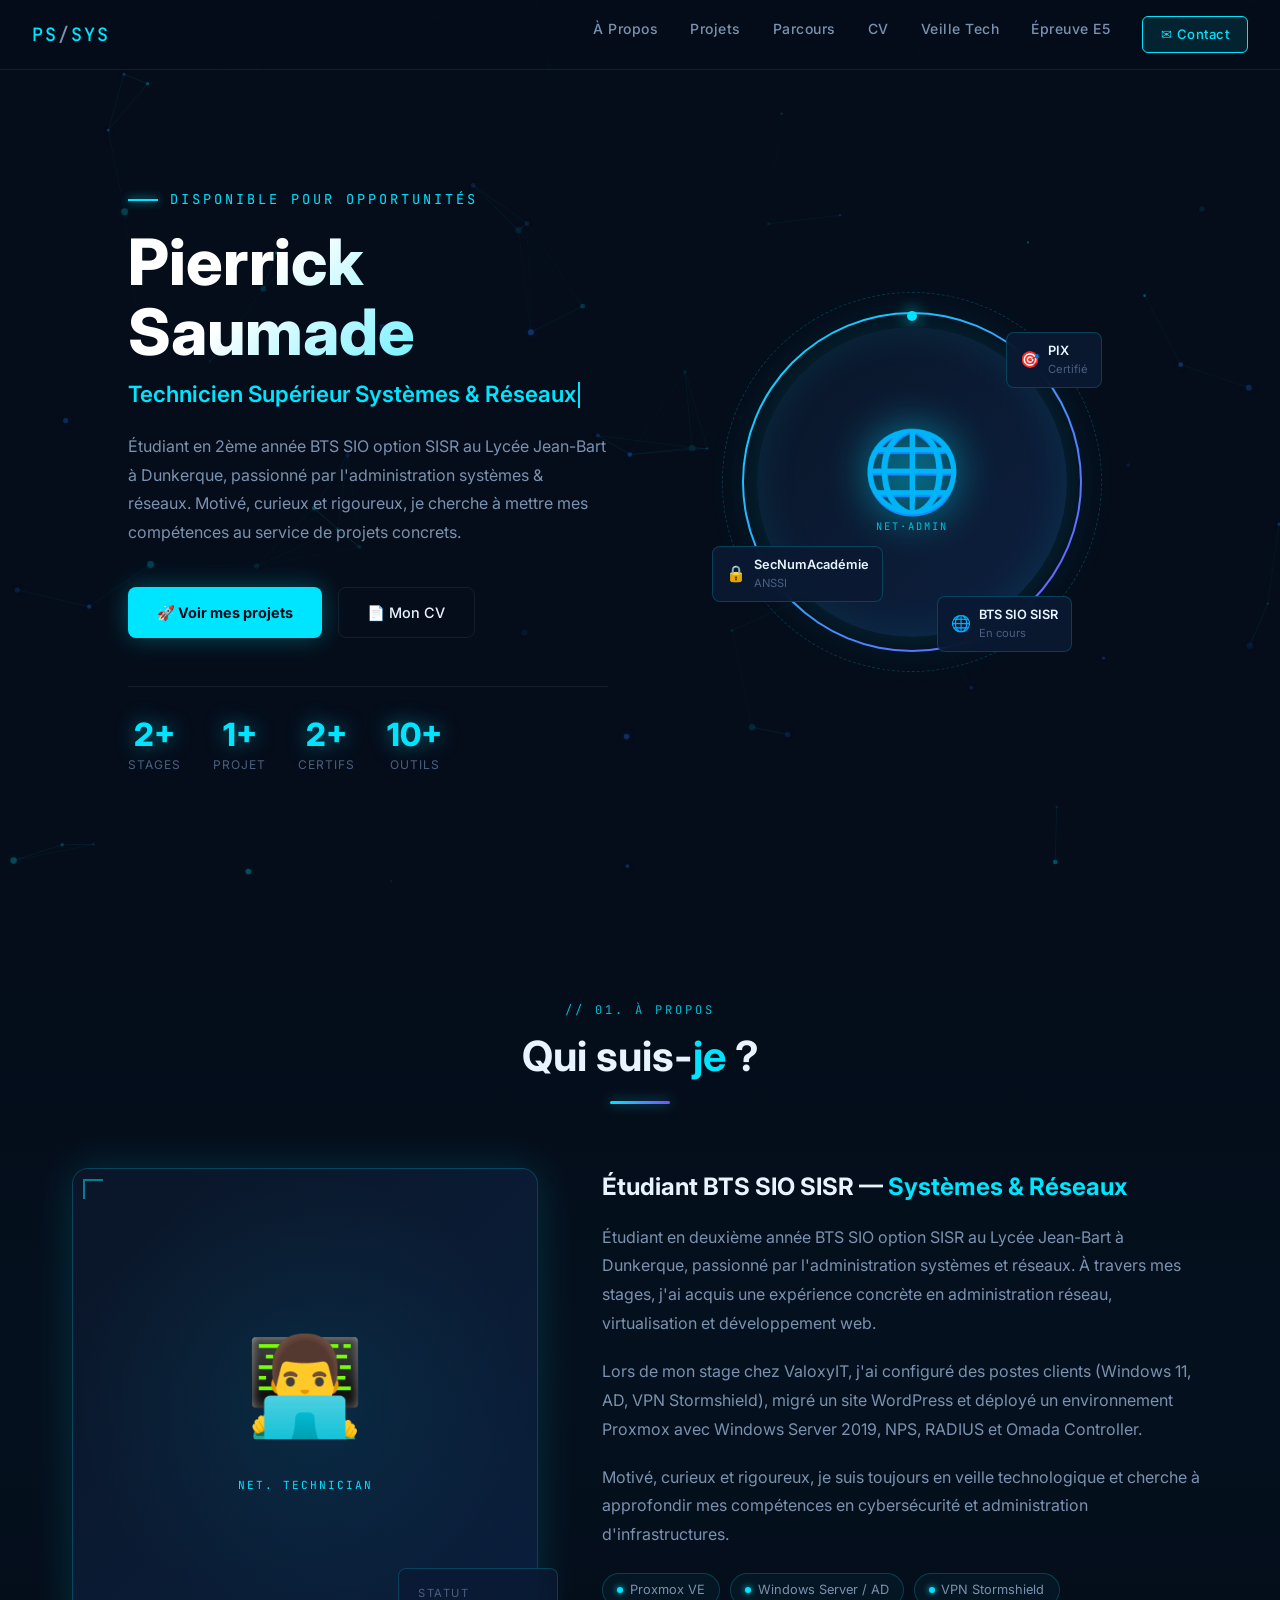
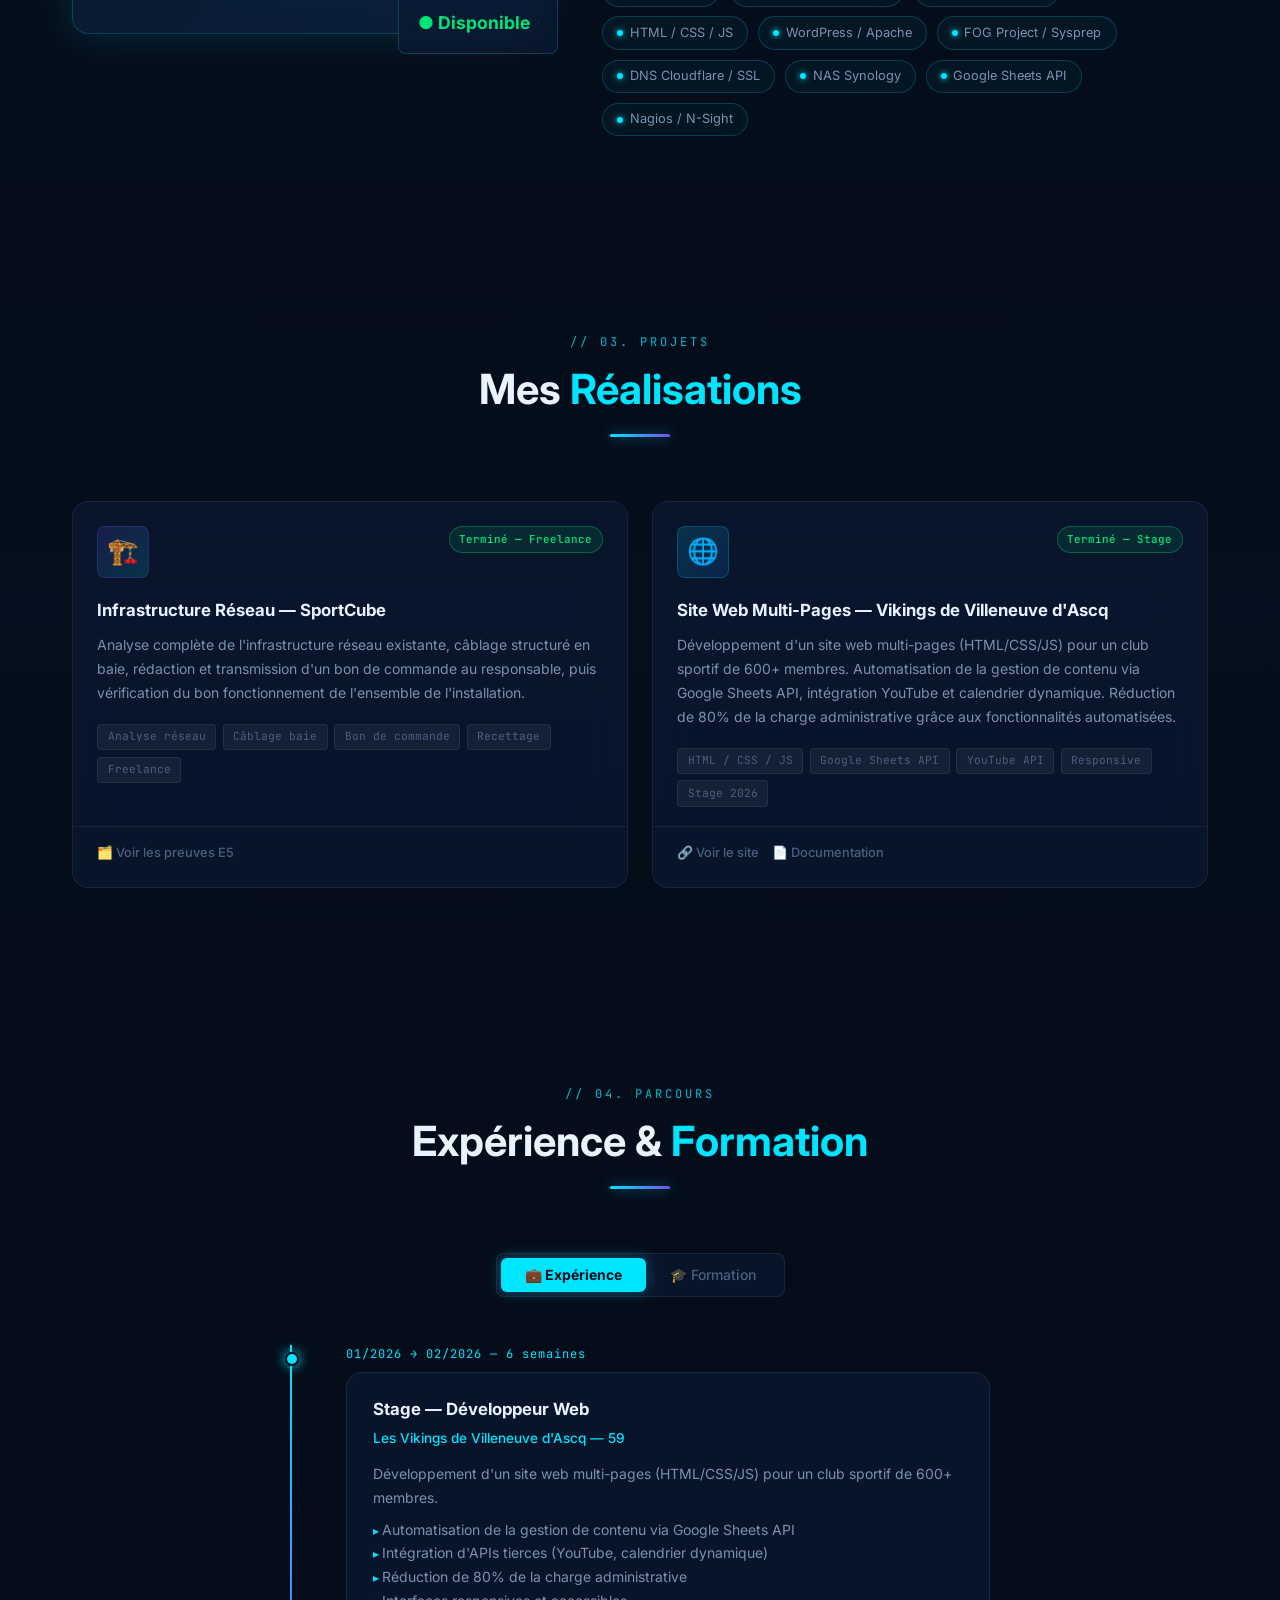
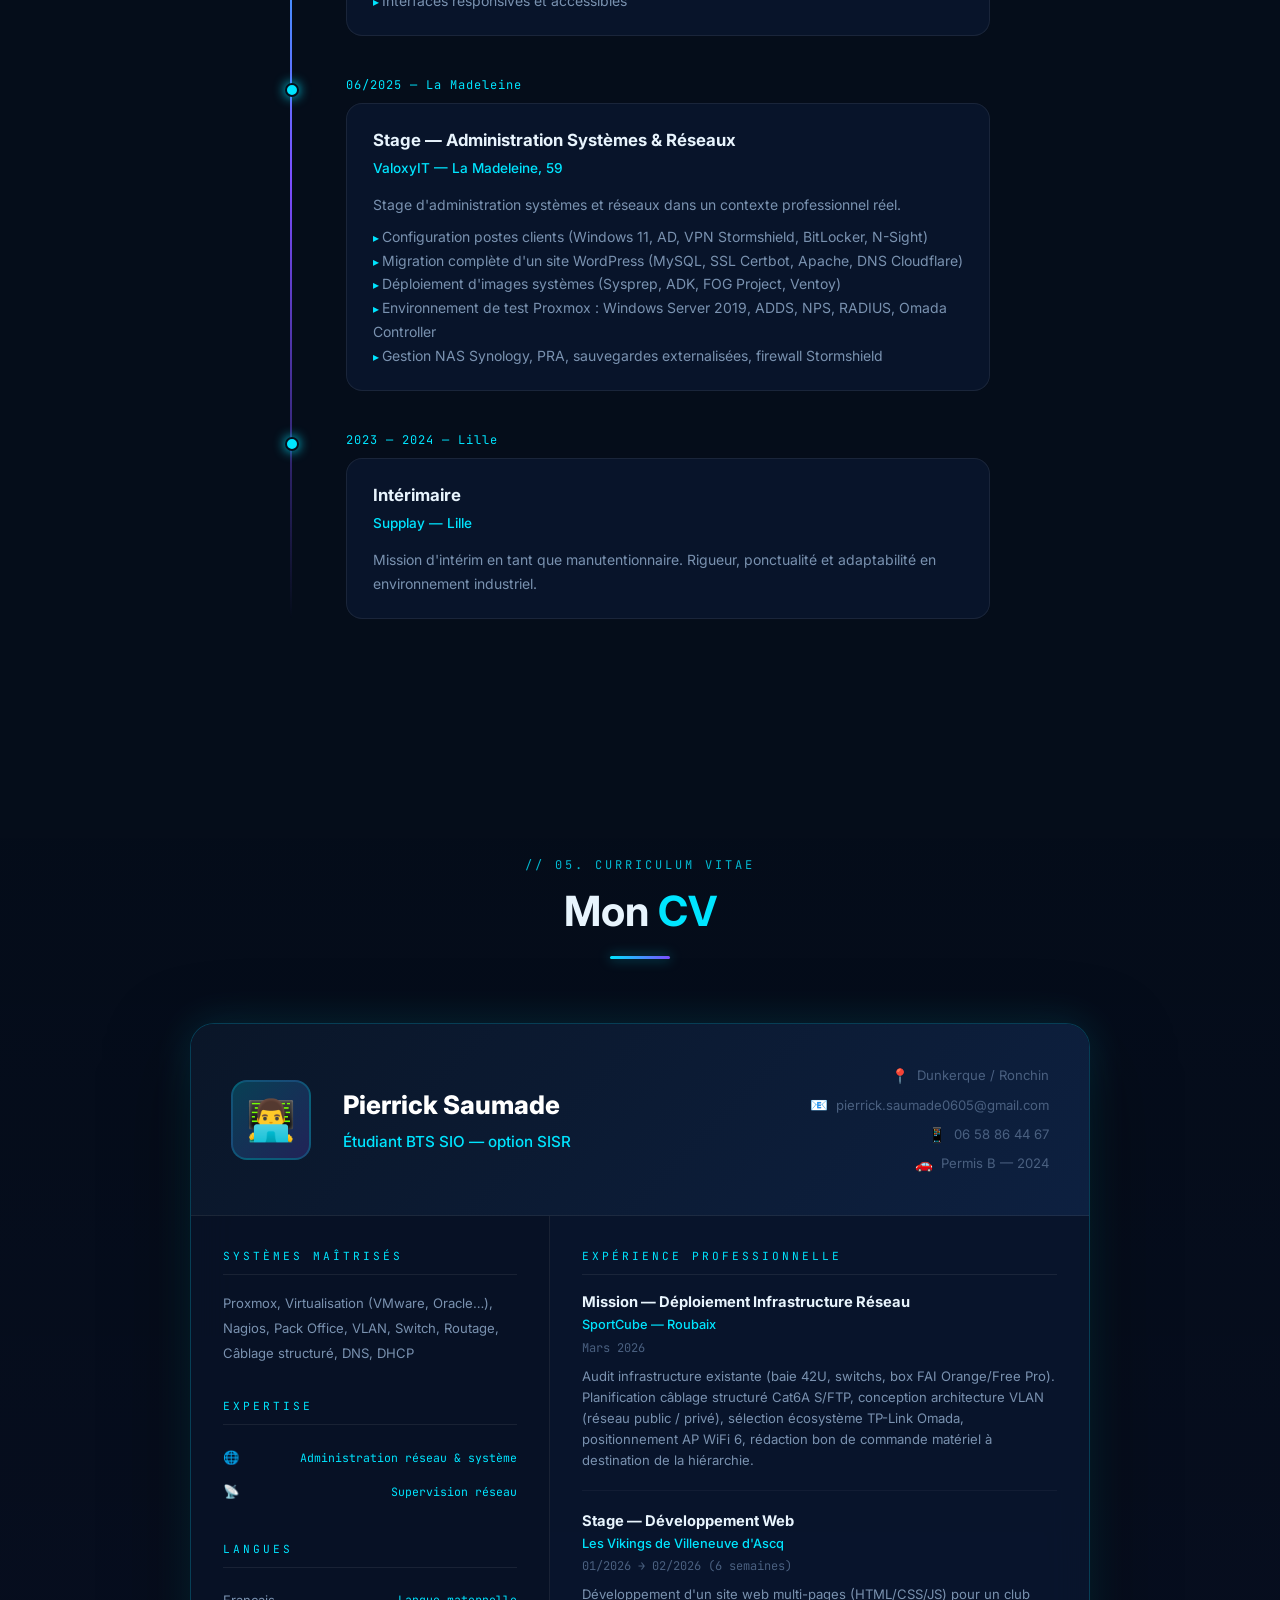
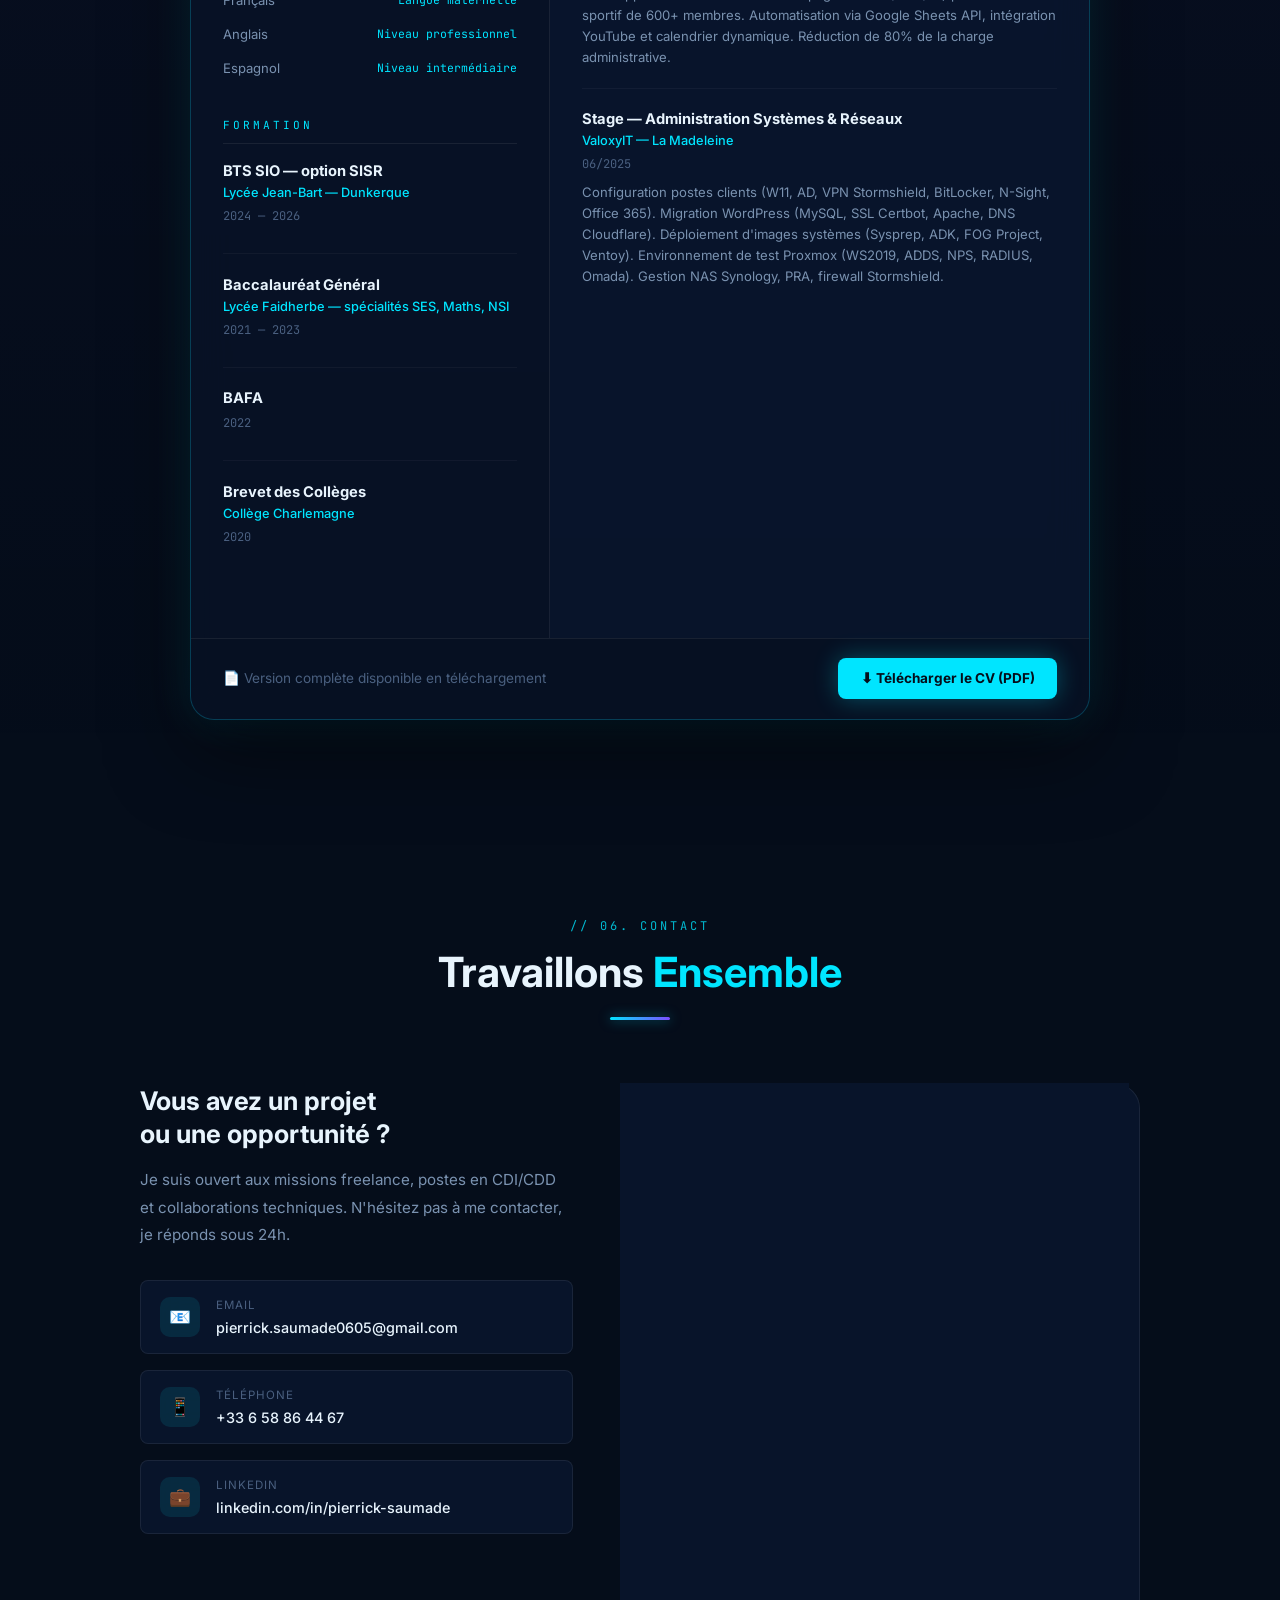
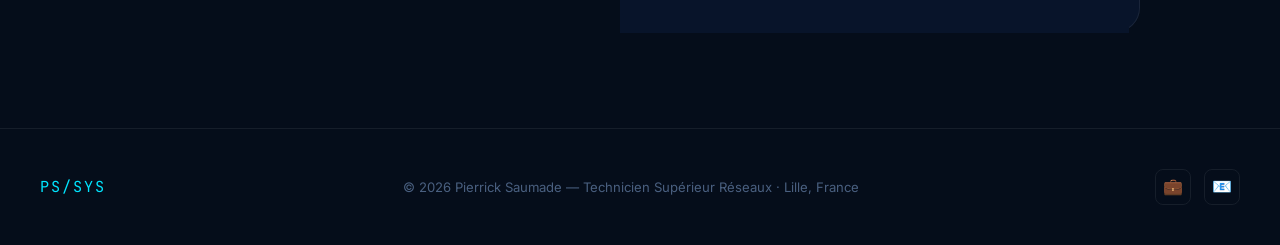
==== commit 53247097: "Add files via upload" ====
--- a/index.html
+++ b/index.html
@@ -1,821 +1,604 @@
-<!DOCTYPE html>
-<html lang="fr">
-
-<head>
-    <meta charset="UTF-8" />
-    <meta name="viewport" content="width=device-width, initial-scale=1.0" />
-    <title>Pierrick Saumade — Technicien Supérieur Réseaux</title>
-    <meta name="description"
-        content="Portfolio de Pierrick Saumade, Technicien Supérieur en Systèmes & Réseaux. Administration réseau, cybersécurité, virtualisation et projets d'infrastructure." />
-    <link rel="stylesheet" href="style.css" />
-    <link rel="icon"
-        href="data:image/svg+xml,<svg xmlns='http://www.w3.org/2000/svg' viewBox='0 0 100 100'><text y='.9em' font-size='90'>🌐</text></svg>" />
-</head>
-
-<body>
-
-    <!-- Network Canvas Background -->
-    <canvas id="networkCanvas"></canvas>
-
-    <!-- ============================
-     NAVIGATION
-     ============================ -->
-    <nav id="navbar">
-        <a href="#hero" class="nav-logo">PS<span>/</span>SYS</a>
-        <ul class="nav-links" id="navLinks">
-            <li><a href="#about">À Propos</a></li>
-            <li><a href="#skills">Compétences</a></li>
-            <li><a href="#projects">Projets</a></li>
-            <li><a href="#parcours">Parcours</a></li>
-            <li><a href="#cv">CV</a></li>
-            <li><a href="veille.html">Veille Tech</a></li>
-            <li><a href="#contact" class="nav-cta">✉ Contact</a></li>
-        </ul>
-        <div class="hamburger" id="hamburger" onclick="toggleMenu()">
-            <span></span><span></span><span></span>
-        </div>
-    </nav>
-
-    <!-- ============================
-     HERO SECTION
-     ============================ -->
-    <section id="hero">
-        <div class="hero-inner">
-            <!-- Left: Text -->
-            <div class="hero-content">
-                <div class="hero-eyebrow">Disponible pour opportunités</div>
-                <h1 class="hero-name">Pierrick<br>Saumade</h1>
-                <div class="hero-title">
-                    <span id="typedText" class="typed-text"></span><span class="cursor"></span>
-                </div>
-                <p class="hero-desc">
-                    Étudiant en 2ème année BTS SIO option SISR au Lycée Jean-Bart à Dunkerque,
-                    passionné par l'administration systèmes &amp; réseaux. Motivé, curieux et rigoureux,
-                    je cherche à mettre mes compétences au service de projets concrets.
-                </p>
-                <div class="hero-btns">
-                    <a href="#projects" class="btn-primary">🚀 Voir mes projets</a>
-                    <a href="#cv" class="btn-secondary">📄 Mon CV</a>
-                </div>
-                <div class="hero-stats">
-                    <div class="stat-item">
-                        <div class="stat-value" data-target="2">0</div>
-                        <div class="stat-label">Stages</div>
-                    </div>
-                    <div class="stat-item">
-                        <div class="stat-value" data-target="1">0</div>
-                        <div class="stat-label">Projet</div>
-                    </div>
-                    <div class="stat-item">
-                        <div class="stat-value" data-target="2">0</div>
-                        <div class="stat-label">Certifs</div>
-                    </div>
-                    <div class="stat-item">
-                        <div class="stat-value" data-target="10">0</div>
-                        <div class="stat-label">Outils</div>
-                    </div>
-                </div>
-            </div>
-
-            <!-- Right: Visual -->
-            <div class="hero-visual">
-                <div class="hero-avatar-wrap">
-                    <div class="avatar-ring-outer"></div>
-                    <div class="avatar-ring"></div>
-                    <div class="avatar-inner">
-                        <div class="avatar-icon">🌐</div>
-                        <div class="avatar-badge">NET·ADMIN</div>
-                    </div>
-                    <div class="floating-badge b1">
-                        <span>🎯</span>
-                        <div>
-                            <div class="badge-name">PIX</div>
-                            <div style="font-size:0.7rem;color:var(--text-muted)">Certifié</div>
-                        </div>
-                    </div>
-                    <div class="floating-badge b2">
-                        <span>🔒</span>
-                        <div>
-                            <div class="badge-name">SecNumAcadémie</div>
-                            <div style="font-size:0.7rem;color:var(--text-muted)">ANSSI</div>
-                        </div>
-                    </div>
-                    <div class="floating-badge b3">
-                        <span>🌐</span>
-                        <div>
-                            <div class="badge-name">BTS SIO SISR</div>
-                            <div style="font-size:0.7rem;color:var(--text-muted)">En cours</div>
-                        </div>
-                    </div>
-                </div>
-            </div>
-        </div>
-    </section>
-
-    <!-- ============================
-     À PROPOS
-     ============================ -->
-    <section id="about">
-        <div class="container">
-            <div class="section-header reveal">
-                <div class="section-tag">// 01. À propos</div>
-                <h2 class="section-title">Qui suis-<span>je</span> ?</h2>
-                <div class="section-line"></div>
-            </div>
-            <div class="about-grid">
-                <div class="about-photo-wrap reveal">
-                    <div class="about-photo-box">
-                        <div class="about-corner tl"></div>
-                        <div class="about-corner br"></div>
-                        <span style="font-size:6rem;z-index:1;">👨‍💻</span>
-                        <div class="about-photo-label">NET. TECHNICIAN</div>
-                    </div>
-                    <div class="about-info-card">
-                        <div class="info-card-title">Statut</div>
-                        <div class="info-card-value" style="color:var(--accent-green)">● Disponible</div>
-                    </div>
-                </div>
-                <div class="about-text reveal">
-                    <h3>Étudiant BTS SIO SISR — <span style="color:var(--accent-cyan)">Systèmes &amp; Réseaux</span>
-                    </h3>
-                    <p>
-                        Étudiant en deuxième année BTS SIO option SISR au Lycée Jean-Bart à Dunkerque,
-                        passionné par l'administration systèmes et réseaux. À travers mes stages, j'ai acquis
-                        une expérience concrète en administration réseau, virtualisation et développement web.
-                    </p>
-                    <p>
-                        Lors de mon stage chez ValoxyIT, j'ai configuré des postes clients (Windows 11, AD,
-                        VPN Stormshield), migré un site WordPress et déployé un environnement Proxmox avec
-                        Windows Server 2019, NPS, RADIUS et Omada Controller.
-                    </p>
-                    <p>
-                        Motivé, curieux et rigoureux, je suis toujours en veille technologique et cherche
-                        à approfondir mes compétences en cybersécurité et administration d'infrastructures.
-                    </p>
-                    <div class="about-pills">
-                        <div class="pill"><span class="pill-dot"></span>Proxmox VE</div>
-                        <div class="pill"><span class="pill-dot"></span>Windows Server / AD</div>
-                        <div class="pill"><span class="pill-dot"></span>VPN Stormshield</div>
-                        <div class="pill"><span class="pill-dot"></span>HTML / CSS / JS</div>
-                        <div class="pill"><span class="pill-dot"></span>WordPress / Apache</div>
-                        <div class="pill"><span class="pill-dot"></span>FOG Project / Sysprep</div>
-                        <div class="pill"><span class="pill-dot"></span>DNS Cloudflare / SSL</div>
-                        <div class="pill"><span class="pill-dot"></span>NAS Synology</div>
-                        <div class="pill"><span class="pill-dot"></span>Google Sheets API</div>
-                        <div class="pill"><span class="pill-dot"></span>Nagios / N-Sight</div>
-                    </div>
-                </div>
-            </div>
-        </div>
-    </section>
-
-    <!-- ============================
-     COMPÉTENCES
-     ============================ -->
-    <section id="skills">
-        <div class="container">
-            <div class="section-header reveal">
-                <div class="section-tag">// 02. Compétences</div>
-                <h2 class="section-title">Stack <span>Technique</span></h2>
-                <div class="section-line"></div>
-            </div>
-            <div class="skills-grid">
-
-                <!-- Systèmes & Réseau -->
-                <div class="skill-card reveal">
-                    <div class="skill-card-header">
-                        <div class="skill-icon cyan">💻</div>
-                        <div>
-                            <div class="skill-card-title">Systèmes &amp; Réseau</div>
-                            <div class="skill-card-sub">Administration &amp; Configuration</div>
-                        </div>
-                    </div>
-                    <div class="skill-bars">
-                        <div class="skill-bar-item">
-                            <div class="skill-bar-label"><span>Windows Server / AD</span><span>78%</span></div>
-                            <div class="skill-bar-track">
-                                <div class="skill-bar-fill" data-width="78"></div>
-                            </div>
-                        </div>
-                        <div class="skill-bar-item">
-                            <div class="skill-bar-label"><span>VPN Stormshield / BitLocker</span><span>70%</span></div>
-                            <div class="skill-bar-track">
-                                <div class="skill-bar-fill" data-width="70"></div>
-                            </div>
-                        </div>
-                        <div class="skill-bar-item">
-                            <div class="skill-bar-label"><span>DNS / DHCP / RADIUS / NPS</span><span>72%</span></div>
-                            <div class="skill-bar-track">
-                                <div class="skill-bar-fill" data-width="72"></div>
-                            </div>
-                        </div>
-                        <div class="skill-bar-item">
-                            <div class="skill-bar-label"><span>Supervision N-Sight / Nagios</span><span>65%</span></div>
-                            <div class="skill-bar-track">
-                                <div class="skill-bar-fill" data-width="65"></div>
-                            </div>
-                        </div>
-                    </div>
-                </div>
-
-                <!-- Virtualisation -->
-                <div class="skill-card reveal">
-                    <div class="skill-card-header">
-                        <div class="skill-icon purple">🖥️</div>
-                        <div>
-                            <div class="skill-card-title">Virtualisation</div>
-                            <div class="skill-card-sub">Proxmox, VMware, Oracle</div>
-                        </div>
-                    </div>
-                    <div class="skill-bars">
-                        <div class="skill-bar-item">
-                            <div class="skill-bar-label"><span>Proxmox VE</span><span>75%</span></div>
-                            <div class="skill-bar-track">
-                                <div class="skill-bar-fill purple" data-width="75"></div>
-                            </div>
-                        </div>
-                        <div class="skill-bar-item">
-                            <div class="skill-bar-label"><span>VMware / VirtualBox</span><span>65%</span></div>
-                            <div class="skill-bar-track">
-                                <div class="skill-bar-fill purple" data-width="65"></div>
-                            </div>
-                        </div>
-                        <div class="skill-bar-item">
-                            <div class="skill-bar-label"><span>FOG Project / Sysprep / ADK</span><span>68%</span></div>
-                            <div class="skill-bar-track">
-                                <div class="skill-bar-fill purple" data-width="68"></div>
-                            </div>
-                        </div>
-                        <div class="skill-bar-item">
-                            <div class="skill-bar-label"><span>NAS Synology / Sauvegarde</span><span>60%</span></div>
-                            <div class="skill-bar-track">
-                                <div class="skill-bar-fill purple" data-width="60"></div>
-                            </div>
-                        </div>
-                    </div>
-                </div>
-
-                <!-- Développement Web -->
-                <div class="skill-card reveal">
-                    <div class="skill-card-header">
-                        <div class="skill-icon blue">🌐</div>
-                        <div>
-                            <div class="skill-card-title">Développement Web</div>
-                            <div class="skill-card-sub">HTML, CSS, JavaScript, CMS</div>
-                        </div>
-                    </div>
-                    <div class="skill-bars">
-                        <div class="skill-bar-item">
-                            <div class="skill-bar-label"><span>HTML / CSS / JavaScript</span><span>80%</span></div>
-                            <div class="skill-bar-track">
-                                <div class="skill-bar-fill" data-width="80"></div>
-                            </div>
-                        </div>
-                        <div class="skill-bar-item">
-                            <div class="skill-bar-label"><span>WordPress / Apache</span><span>72%</span></div>
-                            <div class="skill-bar-track">
-                                <div class="skill-bar-fill" data-width="72"></div>
-                            </div>
-                        </div>
-                        <div class="skill-bar-item">
-                            <div class="skill-bar-label"><span>Google Sheets API / YouTube API</span><span>68%</span>
-                            </div>
-                            <div class="skill-bar-track">
-                                <div class="skill-bar-fill" data-width="68"></div>
-                            </div>
-                        </div>
-                        <div class="skill-bar-item">
-                            <div class="skill-bar-label"><span>SSL Certbot / DNS Cloudflare</span><span>70%</span></div>
-                            <div class="skill-bar-track">
-                                <div class="skill-bar-fill" data-width="70"></div>
-                            </div>
-                        </div>
-                    </div>
-                </div>
-
-                <!-- Pack Office & Outils -->
-                <div class="skill-card reveal">
-                    <div class="skill-card-header">
-                        <div class="skill-icon green">🛠️</div>
-                        <div>
-                            <div class="skill-card-title">Outils &amp; Bureautique</div>
-                            <div class="skill-card-sub">Pack Office, CMS, Supervision</div>
-                        </div>
-                    </div>
-                    <div class="skill-bars">
-                        <div class="skill-bar-item">
-                            <div class="skill-bar-label"><span>Pack Office (Excel, Word...)</span><span>85%</span></div>
-                            <div class="skill-bar-track">
-                                <div class="skill-bar-fill green" data-width="85"></div>
-                            </div>
-                        </div>
-                        <div class="skill-bar-item">
-                            <div class="skill-bar-label"><span>CMS (WordPress, Wix...)</span><span>75%</span></div>
-                            <div class="skill-bar-track">
-                                <div class="skill-bar-fill green" data-width="75"></div>
-                            </div>
-                        </div>
-                        <div class="skill-bar-item">
-                            <div class="skill-bar-label"><span>Office 365 / Azure AD</span><span>70%</span></div>
-                            <div class="skill-bar-track">
-                                <div class="skill-bar-fill green" data-width="70"></div>
-                            </div>
-                        </div>
-                        <div class="skill-bar-item">
-                            <div class="skill-bar-label"><span>Omada Controller / Wi-Fi</span><span>60%</span></div>
-                            <div class="skill-bar-track">
-                                <div class="skill-bar-fill green" data-width="60"></div>
-                            </div>
-                        </div>
-                    </div>
-                </div>
-
-            </div>
-
-            <!-- Certifications -->
-            <div class="certs-strip reveal">
-                <div class="cert-badge"><span class="ce">🎯</span> PIX — Certifié</div>
-                <div class="cert-badge"><span class="ce">🔒</span> SecNumAcadémie — ANSSI</div>
-                <div class="cert-badge"><span class="ce">🎓</span> BTS SIO SISR (en cours)</div>
-            </div>
-        </div>
-    </section>
-
-    <!-- ============================
-     PROJETS
-     ============================ -->
-    <section id="projects">
-        <div class="container">
-            <div class="section-header reveal">
-                <div class="section-tag">// 03. Projets</div>
-                <h2 class="section-title">Mes <span>Réalisations</span></h2>
-                <div class="section-line"></div>
-            </div>
-            <div class="projects-grid">
-
-                <!-- Projet — Site web Vikings de Villeneuve d'Ascq (stage) -->
-                <div class="project-card reveal">
-                    <div class="project-header">
-                        <div class="project-icon c1">🌐</div>
-                        <span class="project-status status-done">Terminé — Stage</span>
-                    </div>
-                    <div class="project-body">
-                        <div class="project-title">Site Web Multi-Pages — Vikings de Villeneuve d'Ascq</div>
-                        <p class="project-desc">
-                            Développement d'un site web multi-pages (HTML/CSS/JS) pour un club sportif de 600+ membres.
-                            Automatisation de la gestion de contenu via Google Sheets API, intégration YouTube et
-                            calendrier dynamique. Réduction de 80% de la charge administrative grâce aux fonctionnalités
-                            automatisées.
-                        </p>
-                        <div class="project-tags">
-                            <span class="tag">HTML / CSS / JS</span>
-                            <span class="tag">Google Sheets API</span>
-                            <span class="tag">YouTube API</span>
-                            <span class="tag">Responsive</span>
-                            <span class="tag">Stage 2026</span>
-                        </div>
-                    </div>
-                    <div class="project-footer">
-                        <a href="#" class="project-link">🔗 Voir le site</a>
-                        <a href="#" class="project-link">📄 Documentation</a>
-                    </div>
-                </div>
-
-            </div>
-        </div>
-    </section>
-
-    <!-- ============================
-     PARCOURS (Expérience + Formation)
-     ============================ -->
-    <section id="parcours">
-        <div class="container">
-            <div class="section-header reveal">
-                <div class="section-tag">// 04. Parcours</div>
-                <h2 class="section-title">Expérience & <span>Formation</span></h2>
-                <div class="section-line"></div>
-            </div>
-
-            <div class="parcours-tabs reveal">
-                <button class="tab-btn active" onclick="switchTab('experience')">💼 Expérience</button>
-                <button class="tab-btn" onclick="switchTab('formation')">🎓 Formation</button>
-            </div>
-
-            <!-- Expérience -->
-            <div id="experience" class="tab-content active">
-                <div class="timeline">
-
-                    <!-- Stage Vikings de Villeneuve d'Ascq -->
-                    <div class="timeline-item">
-                        <div class="timeline-dot"></div>
-                        <div class="timeline-date">01/2026 → 02/2026 — 6 semaines</div>
-                        <div class="timeline-card">
-                            <div class="timeline-title">Stage — Développeur Web</div>
-                            <div class="timeline-org">Les Vikings de Villeneuve d'Ascq — 59</div>
-                            <div class="timeline-desc">
-                                Développement d'un site web multi-pages (HTML/CSS/JS) pour un club sportif de 600+
-                                membres.
-                                <ul>
-                                    <li>Automatisation de la gestion de contenu via Google Sheets API</li>
-                                    <li>Intégration d'APIs tierces (YouTube, calendrier dynamique)</li>
-                                    <li>Réduction de 80% de la charge administrative</li>
-                                    <li>Interfaces responsives et accessibles</li>
-                                </ul>
-                            </div>
-                        </div>
-                    </div>
-
-                    <!-- Stage ValoxyIT -->
-                    <div class="timeline-item">
-                        <div class="timeline-dot"></div>
-                        <div class="timeline-date">06/2025 — La Madeleine</div>
-                        <div class="timeline-card">
-                            <div class="timeline-title">Stage — Administration Systèmes &amp; Réseaux</div>
-                            <div class="timeline-org">ValoxyIT — La Madeleine, 59</div>
-                            <div class="timeline-desc">
-                                Stage d'administration systèmes et réseaux dans un contexte professionnel réel.
-                                <ul>
-                                    <li>Configuration postes clients (Windows 11, AD, VPN Stormshield, BitLocker,
-                                        N-Sight)</li>
-                                    <li>Migration complète d'un site WordPress (MySQL, SSL Certbot, Apache, DNS
-                                        Cloudflare)</li>
-                                    <li>Déploiement d'images systèmes (Sysprep, ADK, FOG Project, Ventoy)</li>
-                                    <li>Environnement de test Proxmox : Windows Server 2019, ADDS, NPS, RADIUS, Omada
-                                        Controller</li>
-                                    <li>Gestion NAS Synology, PRA, sauvegardes externalisées, firewall Stormshield</li>
-                                </ul>
-                            </div>
-                        </div>
-                    </div>
-
-                    <!-- Intérim Supplay -->
-                    <div class="timeline-item">
-                        <div class="timeline-dot"></div>
-                        <div class="timeline-date">2023 — 2024 — Lille</div>
-                        <div class="timeline-card">
-                            <div class="timeline-title">Intérimaire</div>
-                            <div class="timeline-org">Supplay — Lille</div>
-                            <div class="timeline-desc">
-                                Mission d'intérim en tant que manutentionnaire. Rigueur, ponctualité et adaptabilité en
-                                environnement industriel.
-                            </div>
-                        </div>
-                    </div>
-
-                </div>
-            </div>
-
-            <!-- Formation -->
-            <div id="formation" class="tab-content">
-                <div class="timeline">
-
-                    <!-- BTS SIO -->
-                    <div class="timeline-item">
-                        <div class="timeline-dot"></div>
-                        <div class="timeline-date">2024 — 2026</div>
-                        <div class="timeline-card">
-                            <div class="timeline-title">BTS SIO — option SISR</div>
-                            <div class="timeline-org">Lycée Jean-Bart — Dunkerque</div>
-                            <div class="timeline-desc">
-                                Brevet de Technicien Supérieur Services Informatiques aux Organisations, spécialité
-                                Solutions d'Infrastructure, Systèmes et Réseaux.
-                                <ul>
-                                    <li>Administration réseaux et systèmes</li>
-                                    <li>Cybersécurité et virtualisation</li>
-                                    <li>Projets d'infrastructure en binome</li>
-                                </ul>
-                            </div>
-                        </div>
-                    </div>
-
-                    <!-- Bac Général -->
-                    <div class="timeline-item">
-                        <div class="timeline-dot"></div>
-                        <div class="timeline-date">2021 — 2023</div>
-                        <div class="timeline-card">
-                            <div class="timeline-title">Baccalauréat Général</div>
-                            <div class="timeline-org">Lycée Faidherbe — Lille</div>
-                            <div class="timeline-desc">
-                                Spécialités SES, Mathématiques et NSI (Numérique et Sciences Informatiques).
-                            </div>
-                        </div>
-                    </div>
-
-                    <!-- BAFA -->
-                    <div class="timeline-item">
-                        <div class="timeline-dot"></div>
-                        <div class="timeline-date">2022</div>
-                        <div class="timeline-card">
-                            <div class="timeline-title">BAFA</div>
-                            <div class="timeline-org">Brevet d'Aptitude aux Fonctions d'Animateur</div>
-                            <div class="timeline-desc">
-                                Formation complète BAFA, permettant l'encadrement de groupes de jeunes.
-                            </div>
-                        </div>
-                    </div>
-
-                    <!-- Brevet -->
-                    <div class="timeline-item">
-                        <div class="timeline-dot"></div>
-                        <div class="timeline-date">2020</div>
-                        <div class="timeline-card">
-                            <div class="timeline-title">Brevet des Collèges</div>
-                            <div class="timeline-org">Collège Charlemagne</div>
-                            <div class="timeline-desc">Diplôme national du Brevet, mention obtenue.</div>
-                        </div>
-                    </div>
-
-                </div>
-            </div>
-
-        </div>
-    </section>
-
-    <!-- ============================
-     CV PREVIEW
-     ============================ -->
-    <section id="cv">
-        <div class="container">
-            <div class="section-header reveal">
-                <div class="section-tag">// 05. Curriculum Vitae</div>
-                <h2 class="section-title">Mon <span>CV</span></h2>
-                <div class="section-line"></div>
-            </div>
-
-            <div class="cv-preview reveal">
-                <!-- CV Header -->
-                <div class="cv-top-bar">
-                    <div class="cv-avatar">👨‍💻</div>
-                    <div class="cv-top-info">
-                        <h2>Pierrick Saumade</h2>
-                        <p>Étudiant BTS SIO — option SISR</p>
-                    </div>
-                    <div class="cv-top-contact">
-                        <div class="cv-contact-item"><span>📍</span> Lille, France</div>
-                        <div class="cv-contact-item"><span>📧</span> pierrick.saumade0605@gmail.com</div>
-                        <div class="cv-contact-item"><span>📱</span> +33 6 58 86 44 67</div>
-                        <div class="cv-contact-item"><span>🔗</span>
-                            linkedin.com/in/pierrick-saumade-aba6a729b</div>
-                    </div>
-                </div>
-
-                <!-- CV Body -->
-                <div class="cv-body">
-                    <!-- Left column -->
-                    <div class="cv-col cv-col-left">
-
-                        <div class="cv-section">
-                            <div class="cv-section-title">Compétences Clés</div>
-                            <div class="cv-skill-row">
-                                <span>Proxmox / VMware</span>
-                                <div class="cv-skill-dots">
-                                    <div class="dot filled"></div>
-                                    <div class="dot filled"></div>
-                                    <div class="dot filled"></div>
-                                    <div class="dot"></div>
-                                    <div class="dot"></div>
-                                </div>
-                            </div>
-                            <div class="cv-skill-row">
-                                <span>Windows Server / AD</span>
-                                <div class="cv-skill-dots">
-                                    <div class="dot filled"></div>
-                                    <div class="dot filled"></div>
-                                    <div class="dot filled"></div>
-                                    <div class="dot"></div>
-                                    <div class="dot"></div>
-                                </div>
-                            </div>
-                            <div class="cv-skill-row">
-                                <span>VPN Stormshield</span>
-                                <div class="cv-skill-dots">
-                                    <div class="dot filled"></div>
-                                    <div class="dot filled"></div>
-                                    <div class="dot filled"></div>
-                                    <div class="dot"></div>
-                                    <div class="dot"></div>
-                                </div>
-                            </div>
-                            <div class="cv-skill-row">
-                                <span>HTML / CSS / JavaScript</span>
-                                <div class="cv-skill-dots">
-                                    <div class="dot filled"></div>
-                                    <div class="dot filled"></div>
-                                    <div class="dot filled"></div>
-                                    <div class="dot filled"></div>
-                                    <div class="dot"></div>
-                                </div>
-                            </div>
-                            <div class="cv-skill-row">
-                                <span>WordPress / Apache</span>
-                                <div class="cv-skill-dots">
-                                    <div class="dot filled"></div>
-                                    <div class="dot filled"></div>
-                                    <div class="dot filled"></div>
-                                    <div class="dot"></div>
-                                    <div class="dot"></div>
-                                </div>
-                            </div>
-                            <div class="cv-skill-row">
-                                <span>FOG Project / Sysprep</span>
-                                <div class="cv-skill-dots">
-                                    <div class="dot filled"></div>
-                                    <div class="dot filled"></div>
-                                    <div class="dot filled"></div>
-                                    <div class="dot"></div>
-                                    <div class="dot"></div>
-                                </div>
-                            </div>
-                            <div class="cv-skill-row">
-                                <span>Pack Office / CMS</span>
-                                <div class="cv-skill-dots">
-                                    <div class="dot filled"></div>
-                                    <div class="dot filled"></div>
-                                    <div class="dot filled"></div>
-                                    <div class="dot filled"></div>
-                                    <div class="dot"></div>
-                                </div>
-                            </div>
-                        </div>
-
-                        <div class="cv-section">
-                            <div class="cv-section-title">Certifications</div>
-                            <div class="cv-skill-row"><span>🎯 PIX</span><span
-                                    style="color:var(--accent-green);font-size:0.75rem;">Certifié</span></div>
-                            <div class="cv-skill-row"><span>🔒 SecNumAcadémie</span><span
-                                    style="color:var(--accent-green);font-size:0.75rem;">ANSSI</span></div>
-                        </div>
-
-                        <div class="cv-section">
-                            <div class="cv-section-title">Langues</div>
-                            <div class="cv-lang"><span>Français</span><span class="lang-level">Natif</span></div>
-                            <div class="cv-lang"><span>Anglais</span><span class="lang-level">B2 – Professionnel</span>
-                            </div>
-                            <div class="cv-lang"><span>Espagnol</span><span class="lang-level">A2 – Notions</span></div>
-                        </div>
-
-                    </div>
-
-                    <!-- Right column -->
-                    <div class="cv-col">
-
-                        <div class="cv-section">
-                            <div class="cv-section-title">Expérience Professionnelle</div>
-                            <div class="cv-exp-item">
-                                <div class="cv-exp-title">Stage — Développeur Web</div>
-                                <div class="cv-exp-org">Les Vikings de Villeneuve d'Ascq</div>
-                                <div class="cv-exp-date">01/2026 → 02/2026 (6 semaines)</div>
-                                <div class="cv-exp-desc">Site web multi-pages HTML/CSS/JS pour un club de 600+ membres.
-                                    Google Sheets API, YouTube API, interfaces responsives. −8 de 80% de la charge
-                                    administrative.</div>
-                            </div>
-                            <div class="cv-exp-item">
-                                <div class="cv-exp-title">Stage — Administration Systèmes &amp; Réseaux</div>
-                                <div class="cv-exp-org">ValoxyIT — La Madeleine</div>
-                                <div class="cv-exp-date">06/2025</div>
-                                <div class="cv-exp-desc">Config. postes clients (W11, AD, VPN Stormshield, BitLocker,
-                                    N-Sight), migration WordPress, déploiement images (FOG Project, Sysprep, Ventoy),
-                                    env. test Proxmox (WS2019, RADIUS, Omada), NAS Synology.</div>
-                            </div>
-                            <div class="cv-exp-item">
-                                <div class="cv-exp-title">Intérimaire</div>
-                                <div class="cv-exp-org">Supplay — Lille</div>
-                                <div class="cv-exp-date">2023 — 2024</div>
-                                <div class="cv-exp-desc">Manutentionnaire. Rigueur, ponctualité et adaptabilité.</div>
-                            </div>
-                        </div>
-
-                        <div class="cv-section">
-                            <div class="cv-section-title">Formation</div>
-                            <div class="cv-exp-item">
-                                <div class="cv-exp-title">BTS SIO — option SISR</div>
-                                <div class="cv-exp-org">Lycée Jean-Bart — Dunkerque</div>
-                                <div class="cv-exp-date">2024 — 2026</div>
-                                <div class="cv-exp-desc">Administration réseaux/systèmes, cybersécurité, virtualisation.
-                                </div>
-                            </div>
-                            <div class="cv-exp-item">
-                                <div class="cv-exp-title">Baccalauréat Général</div>
-                                <div class="cv-exp-org">Lycée Faidherbe — Lille</div>
-                                <div class="cv-exp-date">2021 — 2023</div>
-                                <div class="cv-exp-desc">Spécialités SES, Mathématiques et NSI.</div>
-                            </div>
-                            <div class="cv-exp-item">
-                                <div class="cv-exp-title">BAFA</div>
-                                <div class="cv-exp-org">Brevet d'Aptitude aux Fonctions d'Animateur</div>
-                                <div class="cv-exp-date">2022</div>
-                                <div class="cv-exp-desc">Formation complète BAFA.</div>
-                            </div>
-                        </div>
-
-                    </div>
-                </div>
-
-                <!-- Download bar -->
-                <div class="cv-download-bar">
-                    <p>📄 Version complète disponible en téléchargement</p>
-                    <a href="CV_Pierrick_Saumade.pdf" download class="btn-primary"
-                        style="font-size:0.85rem;padding:0.6rem 1.4rem;">
-                        ⬇ Télécharger le CV (PDF)
-                    </a>
-                </div>
-            </div>
-        </div>
-    </section>
-
-    <!-- ============================
-     CONTACT
-     ============================ -->
-    <section id="contact">
-        <div class="container">
-            <div class="section-header reveal">
-                <div class="section-tag">// 06. Contact</div>
-                <h2 class="section-title">Travaillons <span>Ensemble</span></h2>
-                <div class="section-line"></div>
-            </div>
-            <div class="contact-grid">
-                <div class="contact-info reveal">
-                    <h3>Vous avez un projet<br>ou une opportunité ?</h3>
-                    <p>
-                        Je suis ouvert aux missions freelance, postes en CDI/CDD et collaborations techniques.
-                        N'hésitez pas à me contacter, je réponds sous 24h.
-                    </p>
-                    <div class="contact-items">
-                        <a href="mailto:pierrick.saumade0605@gmail.com" class="contact-item">
-                            <div class="contact-item-icon">📧</div>
-                            <div class="contact-item-text">
-                                <div class="contact-item-label">Email</div>
-                                <div class="contact-item-value">pierrick.saumade0605@gmail.com</div>
-                            </div>
-                        </a>
-                        <a href="tel:+33612345678" class="contact-item">
-                            <div class="contact-item-icon">📱</div>
-                            <div class="contact-item-text">
-                                <div class="contact-item-label">Téléphone</div>
-                                <div class="contact-item-value">+33 6 58 86 44 67</div>
-                            </div>
-                        </a>
-                        <a href="https://www.linkedin.com/in/pierrick-saumade-aba6a729b/" target="_blank"
-                            class="contact-item">
-                            <div class="contact-item-icon">💼</div>
-                            <div class="contact-item-text">
-                                <div class="contact-item-label">LinkedIn</div>
-                                <div class="contact-item-value">linkedin.com/in/pierrick-saumade</div>
-                            </div>
-                        </a>
-                    </div>
-                </div>
-                <div class="contact-form reveal">
-                    <form id="contactForm" onsubmit="sendMessage(event)">
-                        <div class="form-row">
-                            <div class="form-group">
-                                <label for="fname">Prénom</label>
-                                <input type="text" id="fname" placeholder="Jean" required />
-                            </div>
-                            <div class="form-group">
-                                <label for="lname">Nom</label>
-                                <input type="text" id="lname" placeholder="Dupont" required />
-                            </div>
-                        </div>
-                        <div class="form-group">
-                            <label for="email">Email</label>
-                            <input type="email" id="email" placeholder="jean.dupont@email.com" required />
-                        </div>
-                        <div class="form-group">
-                            <label for="sujet">Sujet</label>
-                            <input type="text" id="sujet" placeholder="Proposition de mission / Recrutement ..."
-                                required />
-                        </div>
-                        <div class="form-group">
-                            <label for="message">Message</label>
-                            <textarea id="message" rows="5" placeholder="Décrivez votre projet ou opportunité..."
-                                required></textarea>
-                        </div>
-                        <button type="submit" class="btn-submit" id="submitBtn">
-                            <span id="btnText">✉ Envoyer le message</span>
-                        </button>
-                    </form>
-                </div>
-            </div>
-        </div>
-    </section>
-
-    <!-- ============================
-     FOOTER
-     ============================ -->
-    <footer>
-        <div class="footer-inner">
-            <div class="footer-logo">PS<span>/</span>SYS</div>
-            <div class="footer-text">© 2026 Pierrick Saumade — Technicien Supérieur Réseaux · Lille, France</div>
-            <div class="footer-social">
-                <a href="https://www.linkedin.com/in/pierrick-saumade-aba6a729b/" target="_blank" class="social-link"
-                    title="LinkedIn">💼</a>
-                <a href="mailto:pierrick.saumade0605@gmail.com" class="social-link" title="Email">📧</a>
-            </div>
-        </div>
-    </footer>
-
-    <script src="script.js"></script>
-</body>
-
+<!DOCTYPE html>
+<html lang="fr">
+
+<head>
+    <meta charset="UTF-8" />
+    <meta name="viewport" content="width=device-width, initial-scale=1.0" />
+    <title>Pierrick Saumade — Technicien Supérieur Réseaux</title>
+    <meta name="description"
+        content="Portfolio de Pierrick Saumade, Technicien Supérieur en Systèmes & Réseaux. Administration réseau, cybersécurité, virtualisation et projets d'infrastructure." />
+    <link rel="stylesheet" href="style.css" />
+    <link rel="icon"
+        href="data:image/svg+xml,<svg xmlns='http://www.w3.org/2000/svg' viewBox='0 0 100 100'><text y='.9em' font-size='90'>🌐</text></svg>" />
+</head>
+
+<body>
+
+    <!-- Network Canvas Background -->
+    <canvas id="networkCanvas"></canvas>
+
+    <!-- ============================
+     NAVIGATION
+     ============================ -->
+    <nav id="navbar">
+        <a href="#hero" class="nav-logo">PS<span>/</span>SYS</a>
+        <ul class="nav-links" id="navLinks">
+            <li><a href="#about">À Propos</a></li>
+            <li><a href="#projects">Projets</a></li>
+            <li><a href="#parcours">Parcours</a></li>
+            <li><a href="#cv">CV</a></li>
+            <li><a href="veille.html">Veille Tech</a></li>
+            <li><a href="e5.html">Épreuve E5</a></li>
+            <li><a href="#contact" class="nav-cta">✉ Contact</a></li>
+        </ul>
+        <div class="hamburger" id="hamburger" onclick="toggleMenu()">
+            <span></span><span></span><span></span>
+        </div>
+    </nav>
+
+    <!-- ============================
+     HERO SECTION
+     ============================ -->
+    <section id="hero">
+        <div class="hero-inner">
+            <!-- Left: Text -->
+            <div class="hero-content">
+                <div class="hero-eyebrow">Disponible pour opportunités</div>
+                <h1 class="hero-name">Pierrick<br>Saumade</h1>
+                <div class="hero-title">
+                    <span id="typedText" class="typed-text"></span><span class="cursor"></span>
+                </div>
+                <p class="hero-desc">
+                    Étudiant en 2ème année BTS SIO option SISR au Lycée Jean-Bart à Dunkerque,
+                    passionné par l'administration systèmes &amp; réseaux. Motivé, curieux et rigoureux,
+                    je cherche à mettre mes compétences au service de projets concrets.
+                </p>
+                <div class="hero-btns">
+                    <a href="#projects" class="btn-primary">🚀 Voir mes projets</a>
+                    <a href="#cv" class="btn-secondary">📄 Mon CV</a>
+                </div>
+                <div class="hero-stats">
+                    <div class="stat-item">
+                        <div class="stat-value" data-target="2">0</div>
+                        <div class="stat-label">Stages</div>
+                    </div>
+                    <div class="stat-item">
+                        <div class="stat-value" data-target="1">0</div>
+                        <div class="stat-label">Projet</div>
+                    </div>
+                    <div class="stat-item">
+                        <div class="stat-value" data-target="2">0</div>
+                        <div class="stat-label">Certifs</div>
+                    </div>
+                    <div class="stat-item">
+                        <div class="stat-value" data-target="10">0</div>
+                        <div class="stat-label">Outils</div>
+                    </div>
+                </div>
+            </div>
+
+            <!-- Right: Visual -->
+            <div class="hero-visual">
+                <div class="hero-avatar-wrap">
+                    <div class="avatar-ring-outer"></div>
+                    <div class="avatar-ring"></div>
+                    <div class="avatar-inner">
+                        <div class="avatar-icon">🌐</div>
+                        <div class="avatar-badge">NET·ADMIN</div>
+                    </div>
+                    <div class="floating-badge b1">
+                        <span>🎯</span>
+                        <div>
+                            <div class="badge-name">PIX</div>
+                            <div style="font-size:0.7rem;color:var(--text-muted)">Certifié</div>
+                        </div>
+                    </div>
+                    <div class="floating-badge b2">
+                        <span>🔒</span>
+                        <div>
+                            <div class="badge-name">SecNumAcadémie</div>
+                            <div style="font-size:0.7rem;color:var(--text-muted)">ANSSI</div>
+                        </div>
+                    </div>
+                    <div class="floating-badge b3">
+                        <span>🌐</span>
+                        <div>
+                            <div class="badge-name">BTS SIO SISR</div>
+                            <div style="font-size:0.7rem;color:var(--text-muted)">En cours</div>
+                        </div>
+                    </div>
+                </div>
+            </div>
+        </div>
+    </section>
+
+    <!-- ============================
+     À PROPOS
+     ============================ -->
+    <section id="about">
+        <div class="container">
+            <div class="section-header reveal">
+                <div class="section-tag">// 01. À propos</div>
+                <h2 class="section-title">Qui suis-<span>je</span> ?</h2>
+                <div class="section-line"></div>
+            </div>
+            <div class="about-grid">
+                <div class="about-photo-wrap reveal">
+                    <div class="about-photo-box">
+                        <div class="about-corner tl"></div>
+                        <div class="about-corner br"></div>
+                        <span style="font-size:6rem;z-index:1;">👨‍💻</span>
+                        <div class="about-photo-label">NET. TECHNICIAN</div>
+                    </div>
+                    <div class="about-info-card">
+                        <div class="info-card-title">Statut</div>
+                        <div class="info-card-value" style="color:var(--accent-green)">● Disponible</div>
+                    </div>
+                </div>
+                <div class="about-text reveal">
+                    <h3>Étudiant BTS SIO SISR — <span style="color:var(--accent-cyan)">Systèmes &amp; Réseaux</span>
+                    </h3>
+                    <p>
+                        Étudiant en deuxième année BTS SIO option SISR au Lycée Jean-Bart à Dunkerque,
+                        passionné par l'administration systèmes et réseaux. À travers mes stages, j'ai acquis
+                        une expérience concrète en administration réseau, virtualisation et développement web.
+                    </p>
+                    <p>
+                        Lors de mon stage chez ValoxyIT, j'ai configuré des postes clients (Windows 11, AD,
+                        VPN Stormshield), migré un site WordPress et déployé un environnement Proxmox avec
+                        Windows Server 2019, NPS, RADIUS et Omada Controller.
+                    </p>
+                    <p>
+                        Motivé, curieux et rigoureux, je suis toujours en veille technologique et cherche
+                        à approfondir mes compétences en cybersécurité et administration d'infrastructures.
+                    </p>
+                    <div class="about-pills">
+                        <div class="pill"><span class="pill-dot"></span>Proxmox VE</div>
+                        <div class="pill"><span class="pill-dot"></span>Windows Server / AD</div>
+                        <div class="pill"><span class="pill-dot"></span>VPN Stormshield</div>
+                        <div class="pill"><span class="pill-dot"></span>HTML / CSS / JS</div>
+                        <div class="pill"><span class="pill-dot"></span>WordPress / Apache</div>
+                        <div class="pill"><span class="pill-dot"></span>FOG Project / Sysprep</div>
+                        <div class="pill"><span class="pill-dot"></span>DNS Cloudflare / SSL</div>
+                        <div class="pill"><span class="pill-dot"></span>NAS Synology</div>
+                        <div class="pill"><span class="pill-dot"></span>Google Sheets API</div>
+                        <div class="pill"><span class="pill-dot"></span>Nagios / N-Sight</div>
+                    </div>
+                </div>
+            </div>
+        </div>
+    </section>
+
+    <!-- ============================
+     PROJETS
+     ============================ -->
+    <section id="projects">
+        <div class="container">
+            <div class="section-header reveal">
+                <div class="section-tag">// 03. Projets</div>
+                <h2 class="section-title">Mes <span>Réalisations</span></h2>
+                <div class="section-line"></div>
+            </div>
+            <div class="projects-grid">
+
+                <!-- Projet — SportCube (Freelance) -->
+                <div class="project-card reveal">
+                    <div class="project-header">
+                        <div class="project-icon c2">🏗️</div>
+                        <span class="project-status status-done">Terminé — Freelance</span>
+                    </div>
+                    <div class="project-body">
+                        <div class="project-title">Infrastructure Réseau — SportCube</div>
+                        <p class="project-desc">
+                            Analyse complète de l'infrastructure réseau existante, câblage structuré en baie,
+                            rédaction et transmission d'un bon de commande au responsable, puis vérification
+                            du bon fonctionnement de l'ensemble de l'installation.
+                        </p>
+                        <div class="project-tags">
+                            <span class="tag">Analyse réseau</span>
+                            <span class="tag">Câblage baie</span>
+                            <span class="tag">Bon de commande</span>
+                            <span class="tag">Recettage</span>
+                            <span class="tag">Freelance</span>
+                        </div>
+                    </div>
+                    <div class="project-footer">
+                        <a href="e5.html?cat=stage2&comp=physique" class="project-link">🗂️ Voir les preuves E5</a>
+                    </div>
+                </div>
+
+                <!-- Projet — Site web Vikings de Villeneuve d'Ascq (stage) -->
+                <div class="project-card reveal">
+                    <div class="project-header">
+                        <div class="project-icon c1">🌐</div>
+                        <span class="project-status status-done">Terminé — Stage</span>
+                    </div>
+                    <div class="project-body">
+                        <div class="project-title">Site Web Multi-Pages — Vikings de Villeneuve d'Ascq</div>
+                        <p class="project-desc">
+                            Développement d'un site web multi-pages (HTML/CSS/JS) pour un club sportif de 600+ membres.
+                            Automatisation de la gestion de contenu via Google Sheets API, intégration YouTube et
+                            calendrier dynamique. Réduction de 80% de la charge administrative grâce aux fonctionnalités
+                            automatisées.
+                        </p>
+                        <div class="project-tags">
+                            <span class="tag">HTML / CSS / JS</span>
+                            <span class="tag">Google Sheets API</span>
+                            <span class="tag">YouTube API</span>
+                            <span class="tag">Responsive</span>
+                            <span class="tag">Stage 2026</span>
+                        </div>
+                    </div>
+                    <div class="project-footer">
+                        <a href="https://pierricksaumade0605-del.github.io/vikings-site/" target="_blank" class="project-link">🔗 Voir le site</a>
+                        <a href="#" class="project-link">📄 Documentation</a>
+                    </div>
+                </div>
+
+            </div>
+        </div>
+    </section>
+
+    <!-- ============================
+     PARCOURS (Expérience + Formation)
+     ============================ -->
+    <section id="parcours">
+        <div class="container">
+            <div class="section-header reveal">
+                <div class="section-tag">// 04. Parcours</div>
+                <h2 class="section-title">Expérience & <span>Formation</span></h2>
+                <div class="section-line"></div>
+            </div>
+
+            <div class="parcours-tabs reveal">
+                <button class="tab-btn active" onclick="switchTab('experience')">💼 Expérience</button>
+                <button class="tab-btn" onclick="switchTab('formation')">🎓 Formation</button>
+            </div>
+
+            <!-- Expérience -->
+            <div id="experience" class="tab-content active">
+                <div class="timeline">
+
+                    <!-- Stage Vikings de Villeneuve d'Ascq -->
+                    <div class="timeline-item">
+                        <div class="timeline-dot"></div>
+                        <div class="timeline-date">01/2026 → 02/2026 — 6 semaines</div>
+                        <div class="timeline-card">
+                            <div class="timeline-title">Stage — Développeur Web</div>
+                            <div class="timeline-org">Les Vikings de Villeneuve d'Ascq — 59</div>
+                            <div class="timeline-desc">
+                                Développement d'un site web multi-pages (HTML/CSS/JS) pour un club sportif de 600+
+                                membres.
+                                <ul>
+                                    <li>Automatisation de la gestion de contenu via Google Sheets API</li>
+                                    <li>Intégration d'APIs tierces (YouTube, calendrier dynamique)</li>
+                                    <li>Réduction de 80% de la charge administrative</li>
+                                    <li>Interfaces responsives et accessibles</li>
+                                </ul>
+                            </div>
+                        </div>
+                    </div>
+
+                    <!-- Stage ValoxyIT -->
+                    <div class="timeline-item">
+                        <div class="timeline-dot"></div>
+                        <div class="timeline-date">06/2025 — La Madeleine</div>
+                        <div class="timeline-card">
+                            <div class="timeline-title">Stage — Administration Systèmes &amp; Réseaux</div>
+                            <div class="timeline-org">ValoxyIT — La Madeleine, 59</div>
+                            <div class="timeline-desc">
+                                Stage d'administration systèmes et réseaux dans un contexte professionnel réel.
+                                <ul>
+                                    <li>Configuration postes clients (Windows 11, AD, VPN Stormshield, BitLocker,
+                                        N-Sight)</li>
+                                    <li>Migration complète d'un site WordPress (MySQL, SSL Certbot, Apache, DNS
+                                        Cloudflare)</li>
+                                    <li>Déploiement d'images systèmes (Sysprep, ADK, FOG Project, Ventoy)</li>
+                                    <li>Environnement de test Proxmox : Windows Server 2019, ADDS, NPS, RADIUS, Omada
+                                        Controller</li>
+                                    <li>Gestion NAS Synology, PRA, sauvegardes externalisées, firewall Stormshield</li>
+                                </ul>
+                            </div>
+                        </div>
+                    </div>
+
+                    <!-- Intérim Supplay -->
+                    <div class="timeline-item">
+                        <div class="timeline-dot"></div>
+                        <div class="timeline-date">2023 — 2024 — Lille</div>
+                        <div class="timeline-card">
+                            <div class="timeline-title">Intérimaire</div>
+                            <div class="timeline-org">Supplay — Lille</div>
+                            <div class="timeline-desc">
+                                Mission d'intérim en tant que manutentionnaire. Rigueur, ponctualité et adaptabilité en
+                                environnement industriel.
+                            </div>
+                        </div>
+                    </div>
+
+                </div>
+            </div>
+
+            <!-- Formation -->
+            <div id="formation" class="tab-content">
+                <div class="timeline">
+
+                    <!-- BTS SIO -->
+                    <div class="timeline-item">
+                        <div class="timeline-dot"></div>
+                        <div class="timeline-date">2024 — 2026</div>
+                        <div class="timeline-card">
+                            <div class="timeline-title">BTS SIO — option SISR</div>
+                            <div class="timeline-org">Lycée Jean-Bart — Dunkerque</div>
+                            <div class="timeline-desc">
+                                Brevet de Technicien Supérieur Services Informatiques aux Organisations, spécialité
+                                Solutions d'Infrastructure, Systèmes et Réseaux.
+                                <ul>
+                                    <li>Administration réseaux et systèmes</li>
+                                    <li>Cybersécurité et virtualisation</li>
+                                    <li>Projets d'infrastructure en binome</li>
+                                </ul>
+                            </div>
+                        </div>
+                    </div>
+
+                    <!-- Bac Général -->
+                    <div class="timeline-item">
+                        <div class="timeline-dot"></div>
+                        <div class="timeline-date">2021 — 2023</div>
+                        <div class="timeline-card">
+                            <div class="timeline-title">Baccalauréat Général</div>
+                            <div class="timeline-org">Lycée Faidherbe — Lille</div>
+                            <div class="timeline-desc">
+                                Spécialités SES, Mathématiques et NSI (Numérique et Sciences Informatiques).
+                            </div>
+                        </div>
+                    </div>
+
+                    <!-- BAFA -->
+                    <div class="timeline-item">
+                        <div class="timeline-dot"></div>
+                        <div class="timeline-date">2022</div>
+                        <div class="timeline-card">
+                            <div class="timeline-title">BAFA</div>
+                            <div class="timeline-org">Brevet d'Aptitude aux Fonctions d'Animateur</div>
+                            <div class="timeline-desc">
+                                Formation complète BAFA, permettant l'encadrement de groupes de jeunes.
+                            </div>
+                        </div>
+                    </div>
+
+                    <!-- Brevet -->
+                    <div class="timeline-item">
+                        <div class="timeline-dot"></div>
+                        <div class="timeline-date">2020</div>
+                        <div class="timeline-card">
+                            <div class="timeline-title">Brevet des Collèges</div>
+                            <div class="timeline-org">Collège Charlemagne</div>
+                            <div class="timeline-desc">Diplôme national du Brevet, mention obtenue.</div>
+                        </div>
+                    </div>
+
+                </div>
+            </div>
+
+        </div>
+    </section>
+
+    <!-- ============================
+     CV PREVIEW
+     ============================ -->
+    <section id="cv">
+        <div class="container">
+            <div class="section-header reveal">
+                <div class="section-tag">// 05. Curriculum Vitae</div>
+                <h2 class="section-title">Mon <span>CV</span></h2>
+                <div class="section-line"></div>
+            </div>
+
+            <div class="cv-preview reveal">
+                <!-- CV Header -->
+                <div class="cv-top-bar">
+                    <div class="cv-avatar">👨‍💻</div>
+                    <div class="cv-top-info">
+                        <h2>Pierrick Saumade</h2>
+                        <p>Étudiant BTS SIO — option SISR</p>
+                    </div>
+                    <div class="cv-top-contact">
+                        <div class="cv-contact-item"><span>📍</span> Dunkerque / Ronchin</div>
+                        <div class="cv-contact-item"><span>📧</span> pierrick.saumade0605@gmail.com</div>
+                        <div class="cv-contact-item"><span>📱</span> 06 58 86 44 67</div>
+                        <div class="cv-contact-item"><span>🚗</span> Permis B — 2024</div>
+                    </div>
+                </div>
+
+                <!-- CV Body -->
+                <div class="cv-body">
+                    <!-- Left column -->
+                    <div class="cv-col cv-col-left">
+
+                        <div class="cv-section">
+                            <div class="cv-section-title">Systèmes Maîtrisés</div>
+                            <div class="cv-exp-desc" style="line-height:1.9;">
+                                Proxmox, Virtualisation (VMware, Oracle…), Nagios, Pack Office, VLAN, Switch, Routage, Câblage structuré, DNS, DHCP
+                            </div>
+                        </div>
+
+                        <div class="cv-section">
+                            <div class="cv-section-title">Expertise</div>
+                            <div class="cv-lang"><span>🌐</span><span class="lang-level">Administration réseau &amp; système</span></div>
+                            <div class="cv-lang"><span>📡</span><span class="lang-level">Supervision réseau</span></div>
+                        </div>
+
+                        <div class="cv-section">
+                            <div class="cv-section-title">Langues</div>
+                            <div class="cv-lang"><span>Français</span><span class="lang-level">Langue maternelle</span></div>
+                            <div class="cv-lang"><span>Anglais</span><span class="lang-level">Niveau professionnel</span></div>
+                            <div class="cv-lang"><span>Espagnol</span><span class="lang-level">Niveau intermédiaire</span></div>
+                        </div>
+
+                        <div class="cv-section">
+                            <div class="cv-section-title">Formation</div>
+                            <div class="cv-exp-item">
+                                <div class="cv-exp-title">BTS SIO — option SISR</div>
+                                <div class="cv-exp-org">Lycée Jean-Bart — Dunkerque</div>
+                                <div class="cv-exp-date">2024 — 2026</div>
+                            </div>
+                            <div class="cv-exp-item">
+                                <div class="cv-exp-title">Baccalauréat Général</div>
+                                <div class="cv-exp-org">Lycée Faidherbe — spécialités SES, Maths, NSI</div>
+                                <div class="cv-exp-date">2021 — 2023</div>
+                            </div>
+                            <div class="cv-exp-item">
+                                <div class="cv-exp-title">BAFA</div>
+                                <div class="cv-exp-date">2022</div>
+                            </div>
+                            <div class="cv-exp-item">
+                                <div class="cv-exp-title">Brevet des Collèges</div>
+                                <div class="cv-exp-org">Collège Charlemagne</div>
+                                <div class="cv-exp-date">2020</div>
+                            </div>
+                        </div>
+
+                    </div>
+
+                    <!-- Right column -->
+                    <div class="cv-col">
+
+                        <div class="cv-section">
+                            <div class="cv-section-title">Expérience Professionnelle</div>
+
+                            <div class="cv-exp-item">
+                                <div class="cv-exp-title">Mission — Déploiement Infrastructure Réseau</div>
+                                <div class="cv-exp-org">SportCube — Roubaix</div>
+                                <div class="cv-exp-date">Mars 2026</div>
+                                <div class="cv-exp-desc">Audit infrastructure existante (baie 42U, switchs, box FAI Orange/Free Pro). Planification câblage structuré Cat6A S/FTP, conception architecture VLAN (réseau public / privé), sélection écosystème TP-Link Omada, positionnement AP WiFi 6, rédaction bon de commande matériel à destination de la hiérarchie.</div>
+                            </div>
+
+                            <div class="cv-exp-item">
+                                <div class="cv-exp-title">Stage — Développement Web</div>
+                                <div class="cv-exp-org">Les Vikings de Villeneuve d'Ascq</div>
+                                <div class="cv-exp-date">01/2026 → 02/2026 (6 semaines)</div>
+                                <div class="cv-exp-desc">Développement d'un site web multi-pages (HTML/CSS/JS) pour un club sportif de 600+ membres. Automatisation via Google Sheets API, intégration YouTube et calendrier dynamique. Réduction de 80% de la charge administrative.</div>
+                            </div>
+
+                            <div class="cv-exp-item">
+                                <div class="cv-exp-title">Stage — Administration Systèmes &amp; Réseaux</div>
+                                <div class="cv-exp-org">ValoxyIT — La Madeleine</div>
+                                <div class="cv-exp-date">06/2025</div>
+                                <div class="cv-exp-desc">Configuration postes clients (W11, AD, VPN Stormshield, BitLocker, N-Sight, Office 365). Migration WordPress (MySQL, SSL Certbot, Apache, DNS Cloudflare). Déploiement d'images systèmes (Sysprep, ADK, FOG Project, Ventoy). Environnement de test Proxmox (WS2019, ADDS, NPS, RADIUS, Omada). Gestion NAS Synology, PRA, firewall Stormshield.</div>
+                            </div>
+
+                        </div>
+
+                    </div>
+                </div>
+
+                <!-- Download bar -->
+                <div class="cv-download-bar">
+                    <p>📄 Version complète disponible en téléchargement</p>
+                    <a href="CvSaumadePierrickDR.pdf" download class="btn-primary"
+                        style="font-size:0.85rem;padding:0.6rem 1.4rem;">
+                        ⬇ Télécharger le CV (PDF)
+                    </a>
+                </div>
+            </div>
+        </div>
+    </section>
+
+    <!-- ============================
+     CONTACT
+     ============================ -->
+    <section id="contact">
+        <div class="container">
+            <div class="section-header reveal">
+                <div class="section-tag">// 06. Contact</div>
+                <h2 class="section-title">Travaillons <span>Ensemble</span></h2>
+                <div class="section-line"></div>
+            </div>
+            <div class="contact-grid">
+                <div class="contact-info reveal">
+                    <h3>Vous avez un projet<br>ou une opportunité ?</h3>
+                    <p>
+                        Je suis ouvert aux missions freelance, postes en CDI/CDD et collaborations techniques.
+                        N'hésitez pas à me contacter, je réponds sous 24h.
+                    </p>
+                    <div class="contact-items">
+                        <a href="mailto:pierrick.saumade0605@gmail.com" class="contact-item">
+                            <div class="contact-item-icon">📧</div>
+                            <div class="contact-item-text">
+                                <div class="contact-item-label">Email</div>
+                                <div class="contact-item-value">pierrick.saumade0605@gmail.com</div>
+                            </div>
+                        </a>
+                        <a href="tel:+33612345678" class="contact-item">
+                            <div class="contact-item-icon">📱</div>
+                            <div class="contact-item-text">
+                                <div class="contact-item-label">Téléphone</div>
+                                <div class="contact-item-value">+33 6 58 86 44 67</div>
+                            </div>
+                        </a>
+                        <a href="https://www.linkedin.com/in/pierrick-saumade-aba6a729b/" target="_blank"
+                            class="contact-item">
+                            <div class="contact-item-icon">💼</div>
+                            <div class="contact-item-text">
+                                <div class="contact-item-label">LinkedIn</div>
+                                <div class="contact-item-value">linkedin.com/in/pierrick-saumade</div>
+                            </div>
+                        </a>
+                    </div>
+                </div>
+                <div class="contact-form reveal">
+                    <form id="contactForm" onsubmit="sendMessage(event)">
+                        <div class="form-row">
+                            <div class="form-group">
+                                <label for="fname">Prénom</label>
+                                <input type="text" id="fname" placeholder="Jean" required />
+                            </div>
+                            <div class="form-group">
+                                <label for="lname">Nom</label>
+                                <input type="text" id="lname" placeholder="Dupont" required />
+                            </div>
+                        </div>
+                        <div class="form-group">
+                            <label for="email">Email</label>
+                            <input type="email" id="email" placeholder="jean.dupont@email.com" required />
+                        </div>
+                        <div class="form-group">
+                            <label for="sujet">Sujet</label>
+                            <input type="text" id="sujet" placeholder="Proposition de mission / Recrutement ..."
+                                required />
+                        </div>
+                        <div class="form-group">
+                            <label for="message">Message</label>
+                            <textarea id="message" rows="5" placeholder="Décrivez votre projet ou opportunité..."
+                                required></textarea>
+                        </div>
+                        <button type="submit" class="btn-submit" id="submitBtn">
+                            <span id="btnText">✉ Envoyer le message</span>
+                        </button>
+                    </form>
+                </div>
+            </div>
+        </div>
+    </section>
+
+    <!-- ============================
+     FOOTER
+     ============================ -->
+    <footer>
+        <div class="footer-inner">
+            <div class="footer-logo">PS<span>/</span>SYS</div>
+            <div class="footer-text">© 2026 Pierrick Saumade — Technicien Supérieur Réseaux · Lille, France</div>
+            <div class="footer-social">
+                <a href="https://www.linkedin.com/in/pierrick-saumade-aba6a729b/" target="_blank" class="social-link"
+                    title="LinkedIn">💼</a>
+                <a href="mailto:pierrick.saumade0605@gmail.com" class="social-link" title="Email">📧</a>
+            </div>
+        </div>
+    </footer>
+
+    <script src="script.js"></script>
+</body>
+
 </html>
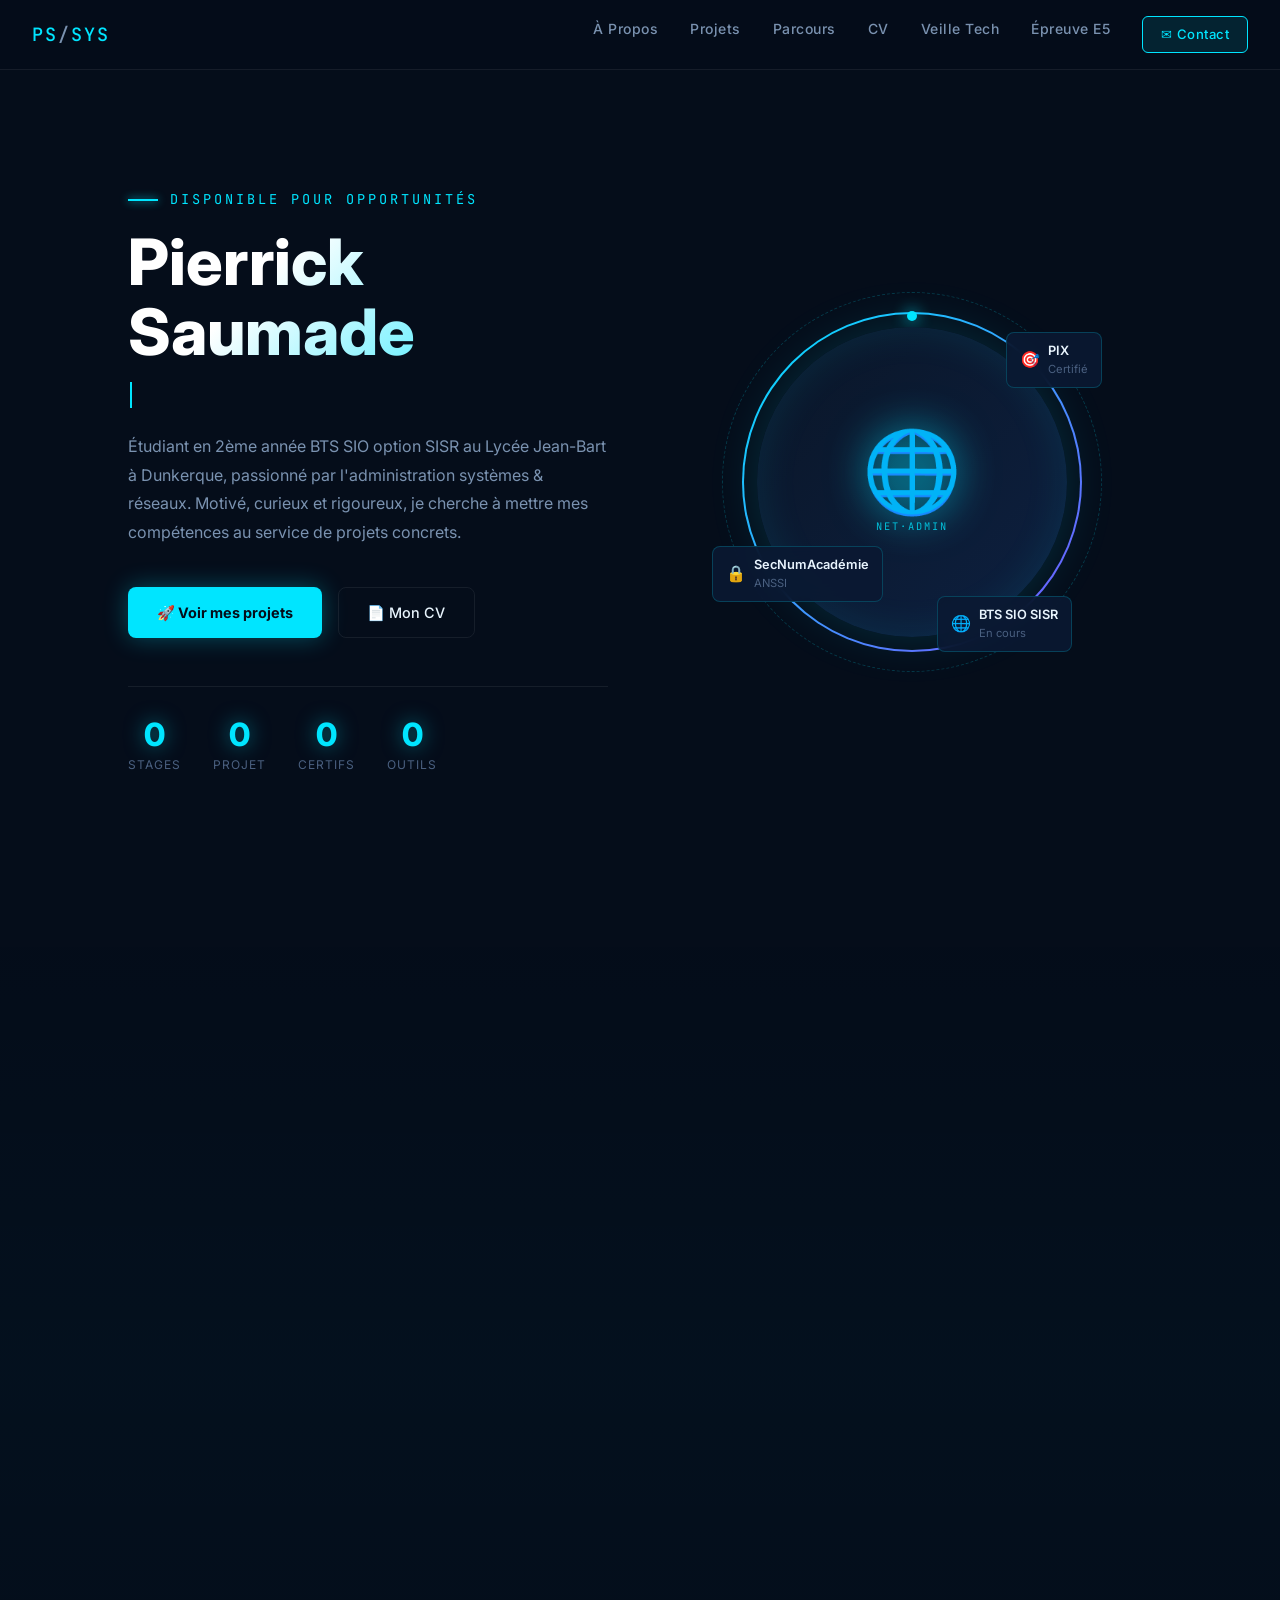
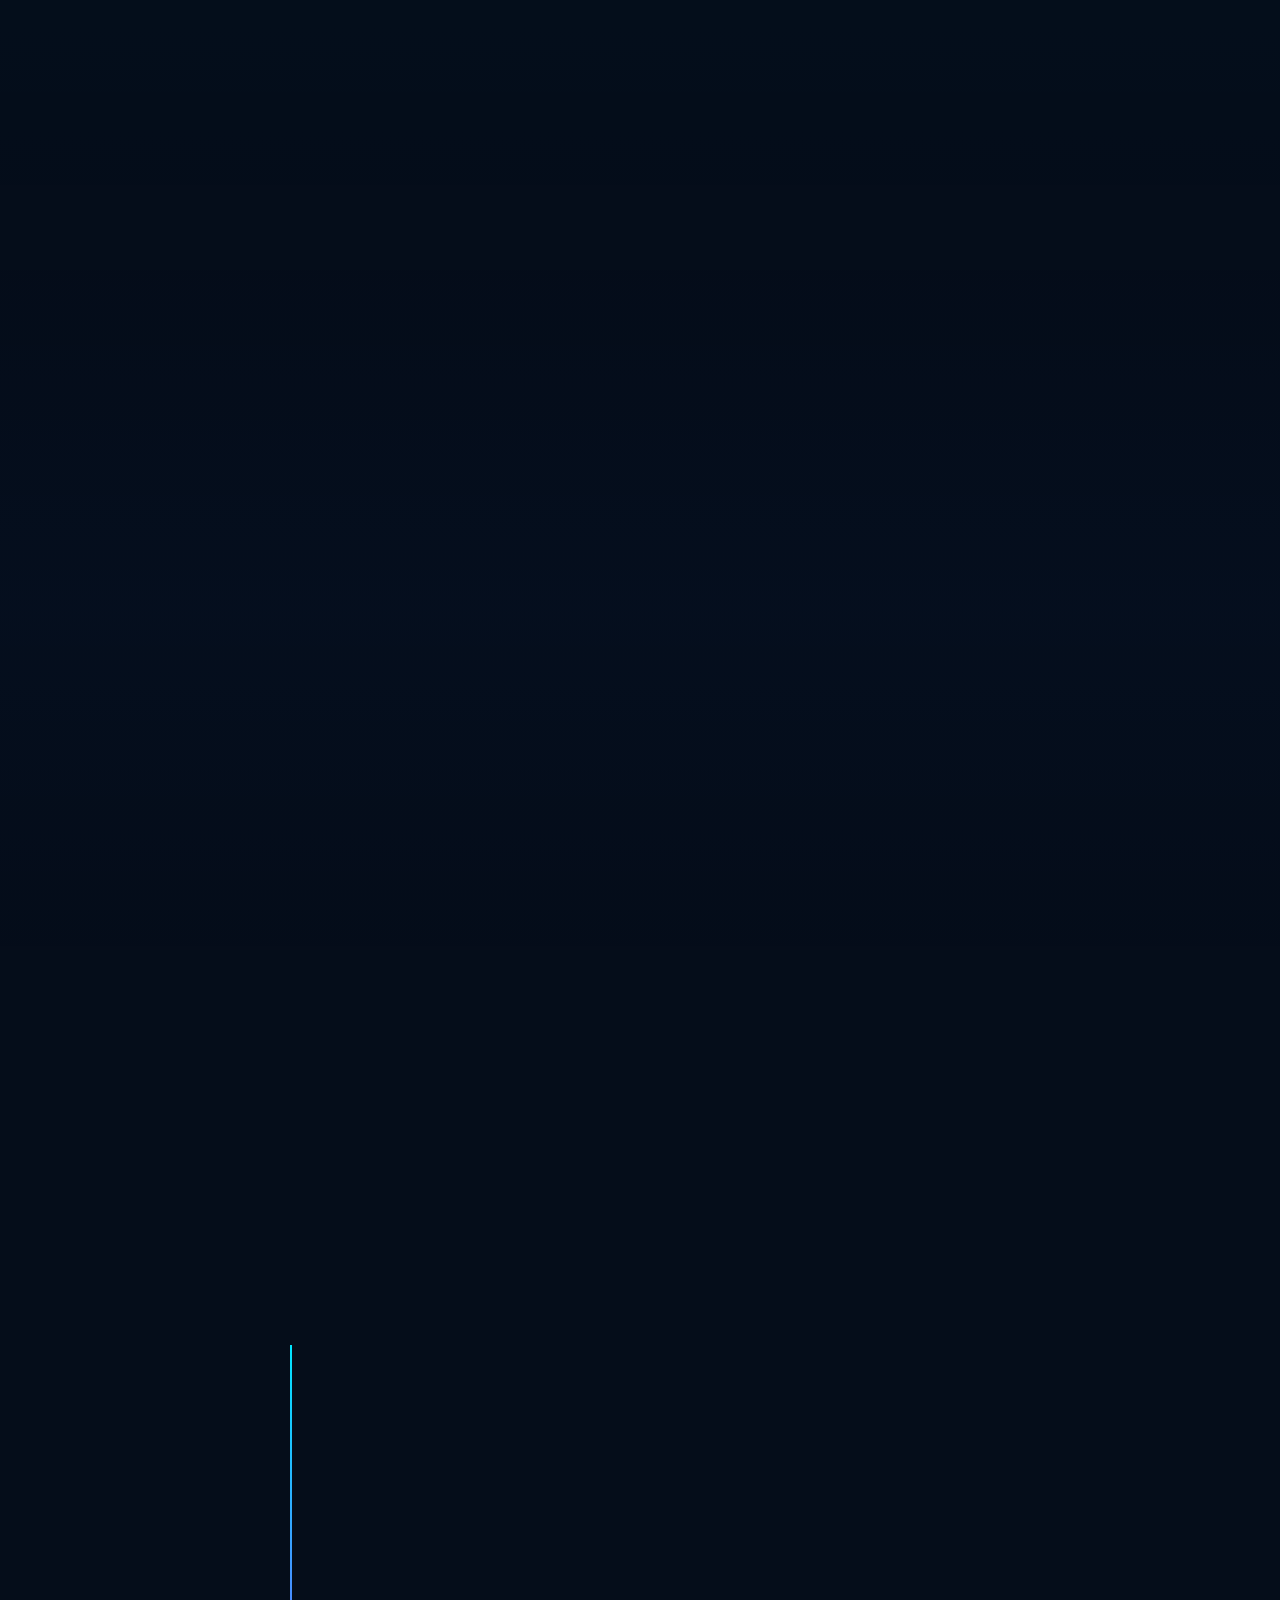
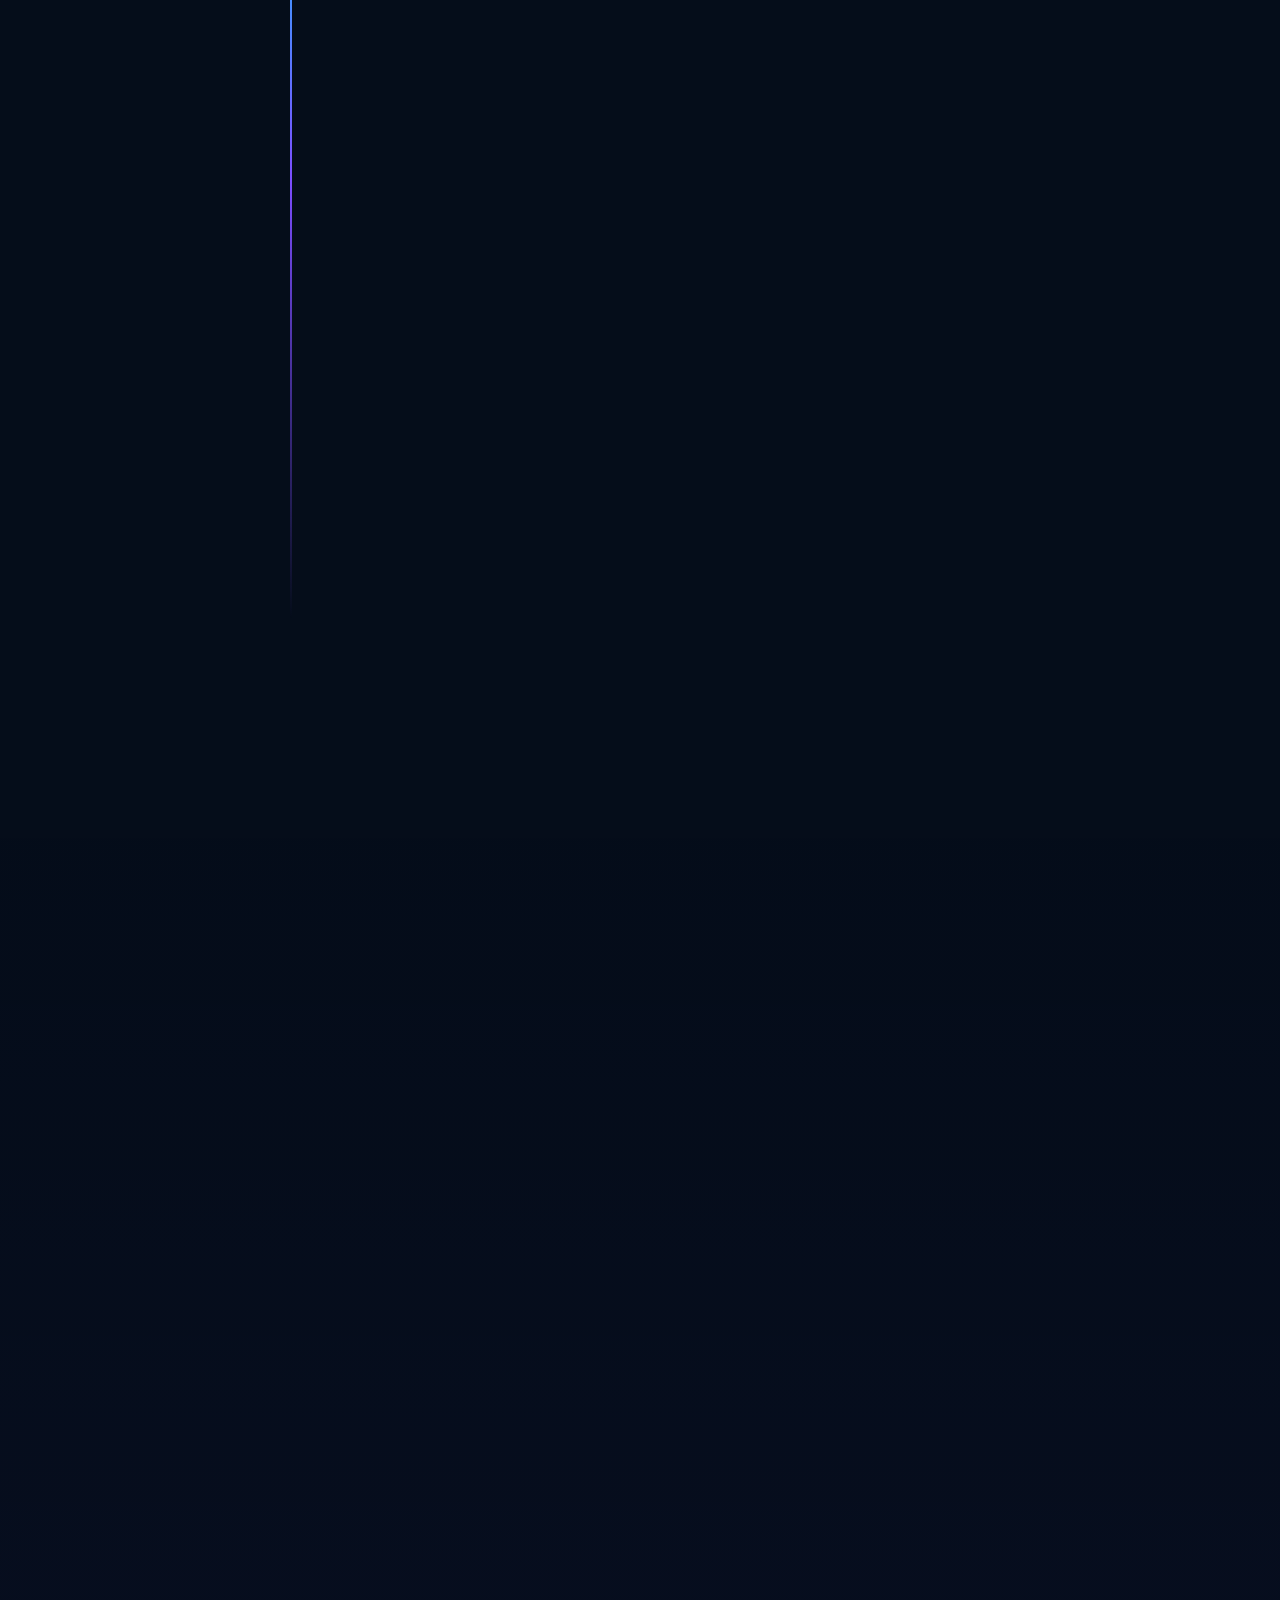
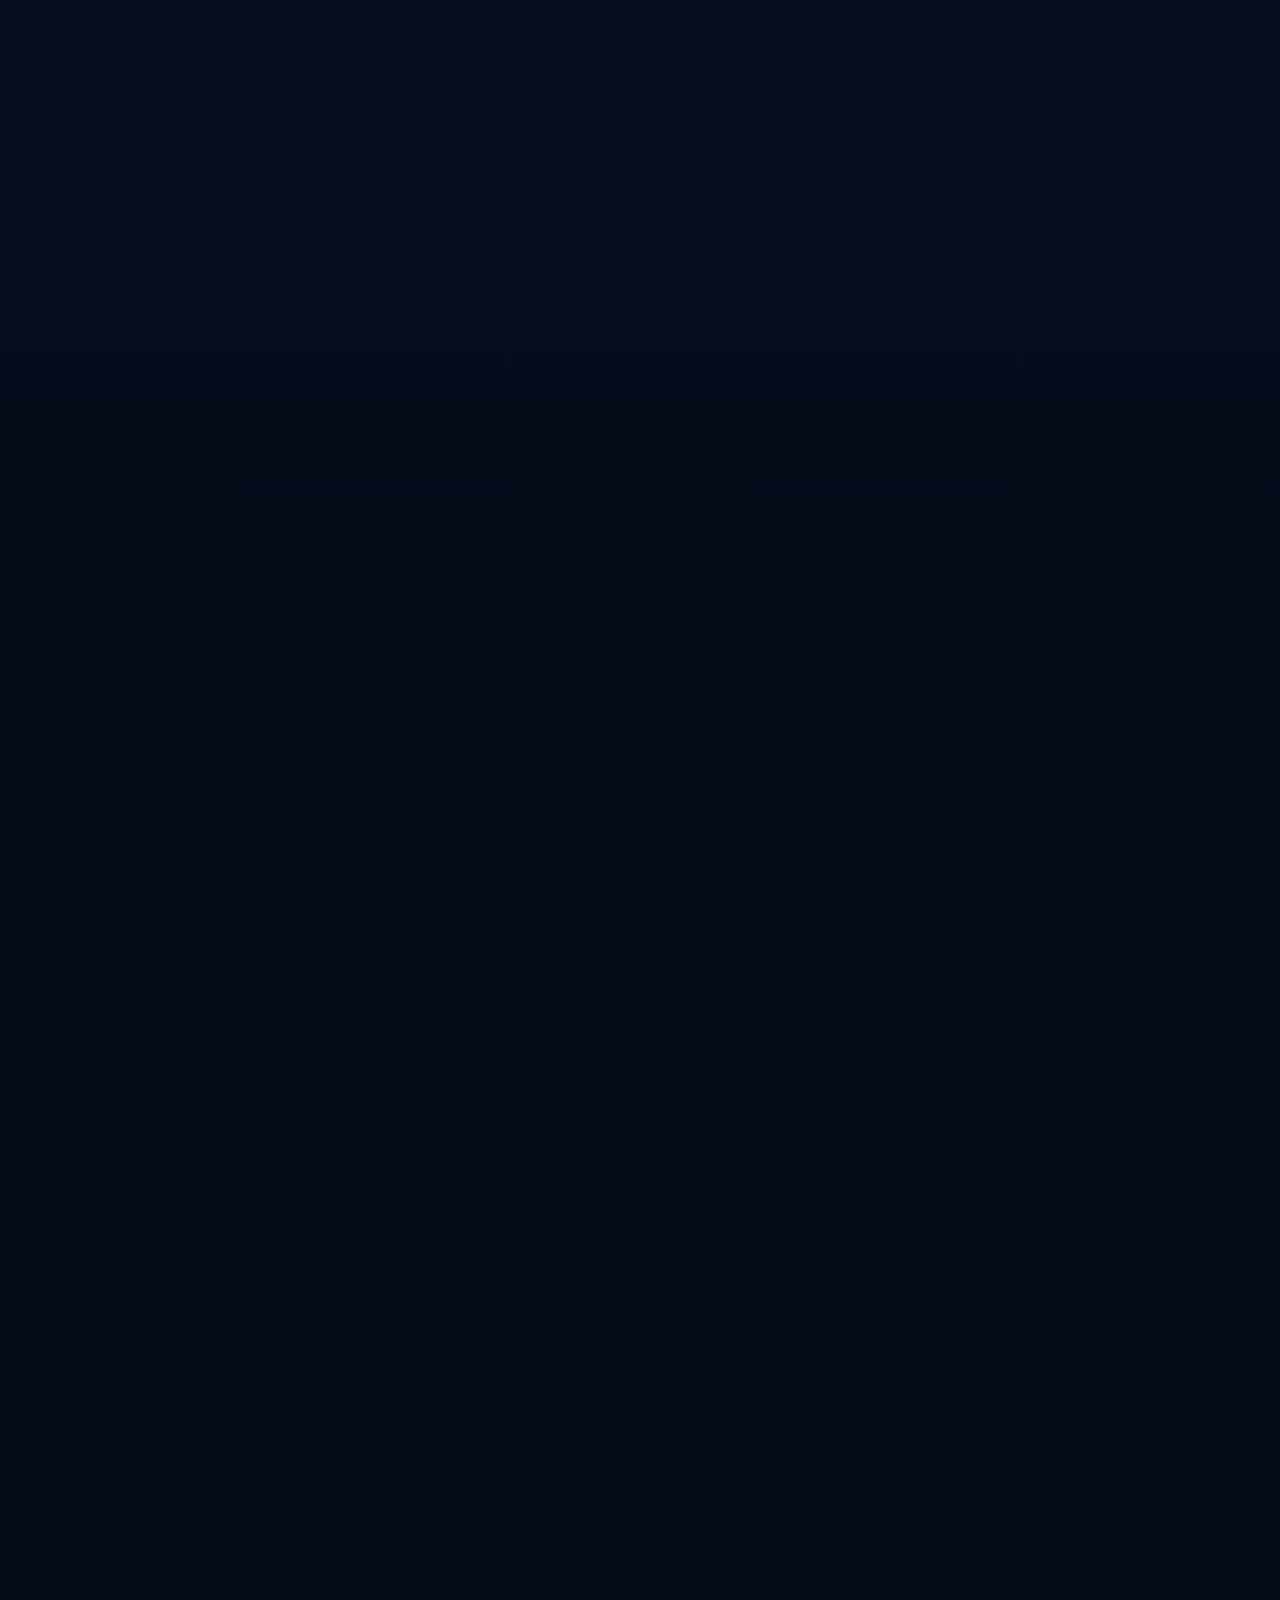
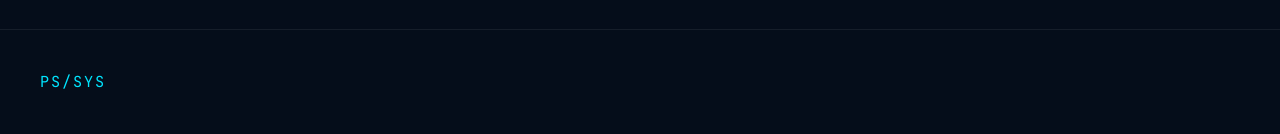
==== commit e5ea47cb: "Add files via upload" ====
--- a/index.html
+++ b/index.html
@@ -1,604 +1,549 @@
 <!DOCTYPE html>
 <html lang="fr">
-
 <head>
-    <meta charset="UTF-8" />
-    <meta name="viewport" content="width=device-width, initial-scale=1.0" />
-    <title>Pierrick Saumade — Technicien Supérieur Réseaux</title>
-    <meta name="description"
-        content="Portfolio de Pierrick Saumade, Technicien Supérieur en Systèmes & Réseaux. Administration réseau, cybersécurité, virtualisation et projets d'infrastructure." />
-    <link rel="stylesheet" href="style.css" />
-    <link rel="icon"
-        href="data:image/svg+xml,<svg xmlns='http://www.w3.org/2000/svg' viewBox='0 0 100 100'><text y='.9em' font-size='90'>🌐</text></svg>" />
+<meta charset="UTF-8" />
+<meta name="viewport" content="width=device-width, initial-scale=1.0" />
+<title>Pierrick Saumade — Technicien Supérieur Réseaux</title>
+<meta name="description"
+content="Portfolio de Pierrick Saumade, Technicien Supérieur en Systèmes & Réseaux. Administration réseau, cybersécurité, virtualisation et projets d'infrastructure." />
+<link rel="stylesheet" href="style.css" />
+<link rel="icon"
+href="data:image/svg+xml,<svg xmlns='http://www.w3.org/2000/svg' viewBox='0 0 100 100'><text y='.9em' font-size='90'>🌐</text></svg>" />
+
+
 </head>
 
 <body>
-
-    <!-- Network Canvas Background -->
-    <canvas id="networkCanvas"></canvas>
-
-    <!-- ============================
-     NAVIGATION
-     ============================ -->
-    <nav id="navbar">
-        <a href="#hero" class="nav-logo">PS<span>/</span>SYS</a>
-        <ul class="nav-links" id="navLinks">
-            <li><a href="#about">À Propos</a></li>
-            <li><a href="#projects">Projets</a></li>
-            <li><a href="#parcours">Parcours</a></li>
-            <li><a href="#cv">CV</a></li>
-            <li><a href="veille.html">Veille Tech</a></li>
-            <li><a href="e5.html">Épreuve E5</a></li>
-            <li><a href="#contact" class="nav-cta">✉ Contact</a></li>
-        </ul>
-        <div class="hamburger" id="hamburger" onclick="toggleMenu()">
-            <span></span><span></span><span></span>
-        </div>
-    </nav>
-
-    <!-- ============================
-     HERO SECTION
-     ============================ -->
-    <section id="hero">
-        <div class="hero-inner">
-            <!-- Left: Text -->
-            <div class="hero-content">
-                <div class="hero-eyebrow">Disponible pour opportunités</div>
-                <h1 class="hero-name">Pierrick<br>Saumade</h1>
-                <div class="hero-title">
-                    <span id="typedText" class="typed-text"></span><span class="cursor"></span>
-                </div>
-                <p class="hero-desc">
-                    Étudiant en 2ème année BTS SIO option SISR au Lycée Jean-Bart à Dunkerque,
-                    passionné par l'administration systèmes &amp; réseaux. Motivé, curieux et rigoureux,
-                    je cherche à mettre mes compétences au service de projets concrets.
-                </p>
-                <div class="hero-btns">
-                    <a href="#projects" class="btn-primary">🚀 Voir mes projets</a>
-                    <a href="#cv" class="btn-secondary">📄 Mon CV</a>
-                </div>
-                <div class="hero-stats">
-                    <div class="stat-item">
-                        <div class="stat-value" data-target="2">0</div>
-                        <div class="stat-label">Stages</div>
-                    </div>
-                    <div class="stat-item">
-                        <div class="stat-value" data-target="1">0</div>
-                        <div class="stat-label">Projet</div>
-                    </div>
-                    <div class="stat-item">
-                        <div class="stat-value" data-target="2">0</div>
-                        <div class="stat-label">Certifs</div>
-                    </div>
-                    <div class="stat-item">
-                        <div class="stat-value" data-target="10">0</div>
-                        <div class="stat-label">Outils</div>
-                    </div>
-                </div>
-            </div>
-
-            <!-- Right: Visual -->
-            <div class="hero-visual">
-                <div class="hero-avatar-wrap">
-                    <div class="avatar-ring-outer"></div>
-                    <div class="avatar-ring"></div>
-                    <div class="avatar-inner">
-                        <div class="avatar-icon">🌐</div>
-                        <div class="avatar-badge">NET·ADMIN</div>
-                    </div>
-                    <div class="floating-badge b1">
-                        <span>🎯</span>
-                        <div>
-                            <div class="badge-name">PIX</div>
-                            <div style="font-size:0.7rem;color:var(--text-muted)">Certifié</div>
-                        </div>
-                    </div>
-                    <div class="floating-badge b2">
-                        <span>🔒</span>
-                        <div>
-                            <div class="badge-name">SecNumAcadémie</div>
-                            <div style="font-size:0.7rem;color:var(--text-muted)">ANSSI</div>
-                        </div>
-                    </div>
-                    <div class="floating-badge b3">
-                        <span>🌐</span>
-                        <div>
-                            <div class="badge-name">BTS SIO SISR</div>
-                            <div style="font-size:0.7rem;color:var(--text-muted)">En cours</div>
-                        </div>
-                    </div>
-                </div>
-            </div>
-        </div>
-    </section>
-
-    <!-- ============================
-     À PROPOS
-     ============================ -->
-    <section id="about">
-        <div class="container">
-            <div class="section-header reveal">
-                <div class="section-tag">// 01. À propos</div>
-                <h2 class="section-title">Qui suis-<span>je</span> ?</h2>
-                <div class="section-line"></div>
-            </div>
-            <div class="about-grid">
-                <div class="about-photo-wrap reveal">
-                    <div class="about-photo-box">
-                        <div class="about-corner tl"></div>
-                        <div class="about-corner br"></div>
-                        <span style="font-size:6rem;z-index:1;">👨‍💻</span>
-                        <div class="about-photo-label">NET. TECHNICIAN</div>
-                    </div>
-                    <div class="about-info-card">
-                        <div class="info-card-title">Statut</div>
-                        <div class="info-card-value" style="color:var(--accent-green)">● Disponible</div>
-                    </div>
-                </div>
-                <div class="about-text reveal">
-                    <h3>Étudiant BTS SIO SISR — <span style="color:var(--accent-cyan)">Systèmes &amp; Réseaux</span>
-                    </h3>
-                    <p>
-                        Étudiant en deuxième année BTS SIO option SISR au Lycée Jean-Bart à Dunkerque,
-                        passionné par l'administration systèmes et réseaux. À travers mes stages, j'ai acquis
-                        une expérience concrète en administration réseau, virtualisation et développement web.
-                    </p>
-                    <p>
-                        Lors de mon stage chez ValoxyIT, j'ai configuré des postes clients (Windows 11, AD,
-                        VPN Stormshield), migré un site WordPress et déployé un environnement Proxmox avec
-                        Windows Server 2019, NPS, RADIUS et Omada Controller.
-                    </p>
-                    <p>
-                        Motivé, curieux et rigoureux, je suis toujours en veille technologique et cherche
-                        à approfondir mes compétences en cybersécurité et administration d'infrastructures.
-                    </p>
-                    <div class="about-pills">
-                        <div class="pill"><span class="pill-dot"></span>Proxmox VE</div>
-                        <div class="pill"><span class="pill-dot"></span>Windows Server / AD</div>
-                        <div class="pill"><span class="pill-dot"></span>VPN Stormshield</div>
-                        <div class="pill"><span class="pill-dot"></span>HTML / CSS / JS</div>
-                        <div class="pill"><span class="pill-dot"></span>WordPress / Apache</div>
-                        <div class="pill"><span class="pill-dot"></span>FOG Project / Sysprep</div>
-                        <div class="pill"><span class="pill-dot"></span>DNS Cloudflare / SSL</div>
-                        <div class="pill"><span class="pill-dot"></span>NAS Synology</div>
-                        <div class="pill"><span class="pill-dot"></span>Google Sheets API</div>
-                        <div class="pill"><span class="pill-dot"></span>Nagios / N-Sight</div>
-                    </div>
-                </div>
-            </div>
-        </div>
-    </section>
-
-    <!-- ============================
-     PROJETS
-     ============================ -->
-    <section id="projects">
-        <div class="container">
-            <div class="section-header reveal">
-                <div class="section-tag">// 03. Projets</div>
-                <h2 class="section-title">Mes <span>Réalisations</span></h2>
-                <div class="section-line"></div>
-            </div>
-            <div class="projects-grid">
-
-                <!-- Projet — SportCube (Freelance) -->
-                <div class="project-card reveal">
-                    <div class="project-header">
-                        <div class="project-icon c2">🏗️</div>
-                        <span class="project-status status-done">Terminé — Freelance</span>
-                    </div>
-                    <div class="project-body">
-                        <div class="project-title">Infrastructure Réseau — SportCube</div>
-                        <p class="project-desc">
-                            Analyse complète de l'infrastructure réseau existante, câblage structuré en baie,
-                            rédaction et transmission d'un bon de commande au responsable, puis vérification
-                            du bon fonctionnement de l'ensemble de l'installation.
-                        </p>
-                        <div class="project-tags">
-                            <span class="tag">Analyse réseau</span>
-                            <span class="tag">Câblage baie</span>
-                            <span class="tag">Bon de commande</span>
-                            <span class="tag">Recettage</span>
-                            <span class="tag">Freelance</span>
-                        </div>
-                    </div>
-                    <div class="project-footer">
-                        <a href="e5.html?cat=stage2&comp=physique" class="project-link">🗂️ Voir les preuves E5</a>
-                    </div>
-                </div>
-
-                <!-- Projet — Site web Vikings de Villeneuve d'Ascq (stage) -->
-                <div class="project-card reveal">
-                    <div class="project-header">
-                        <div class="project-icon c1">🌐</div>
-                        <span class="project-status status-done">Terminé — Stage</span>
-                    </div>
-                    <div class="project-body">
-                        <div class="project-title">Site Web Multi-Pages — Vikings de Villeneuve d'Ascq</div>
-                        <p class="project-desc">
-                            Développement d'un site web multi-pages (HTML/CSS/JS) pour un club sportif de 600+ membres.
-                            Automatisation de la gestion de contenu via Google Sheets API, intégration YouTube et
-                            calendrier dynamique. Réduction de 80% de la charge administrative grâce aux fonctionnalités
-                            automatisées.
-                        </p>
-                        <div class="project-tags">
-                            <span class="tag">HTML / CSS / JS</span>
-                            <span class="tag">Google Sheets API</span>
-                            <span class="tag">YouTube API</span>
-                            <span class="tag">Responsive</span>
-                            <span class="tag">Stage 2026</span>
-                        </div>
-                    </div>
-                    <div class="project-footer">
-                        <a href="https://pierricksaumade0605-del.github.io/vikings-site/" target="_blank" class="project-link">🔗 Voir le site</a>
-                        <a href="#" class="project-link">📄 Documentation</a>
-                    </div>
-                </div>
-
-            </div>
-        </div>
-    </section>
-
-    <!-- ============================
-     PARCOURS (Expérience + Formation)
-     ============================ -->
-    <section id="parcours">
-        <div class="container">
-            <div class="section-header reveal">
-                <div class="section-tag">// 04. Parcours</div>
-                <h2 class="section-title">Expérience & <span>Formation</span></h2>
-                <div class="section-line"></div>
-            </div>
-
-            <div class="parcours-tabs reveal">
-                <button class="tab-btn active" onclick="switchTab('experience')">💼 Expérience</button>
-                <button class="tab-btn" onclick="switchTab('formation')">🎓 Formation</button>
-            </div>
-
-            <!-- Expérience -->
-            <div id="experience" class="tab-content active">
-                <div class="timeline">
-
-                    <!-- Stage Vikings de Villeneuve d'Ascq -->
-                    <div class="timeline-item">
-                        <div class="timeline-dot"></div>
-                        <div class="timeline-date">01/2026 → 02/2026 — 6 semaines</div>
-                        <div class="timeline-card">
-                            <div class="timeline-title">Stage — Développeur Web</div>
-                            <div class="timeline-org">Les Vikings de Villeneuve d'Ascq — 59</div>
-                            <div class="timeline-desc">
-                                Développement d'un site web multi-pages (HTML/CSS/JS) pour un club sportif de 600+
-                                membres.
-                                <ul>
-                                    <li>Automatisation de la gestion de contenu via Google Sheets API</li>
-                                    <li>Intégration d'APIs tierces (YouTube, calendrier dynamique)</li>
-                                    <li>Réduction de 80% de la charge administrative</li>
-                                    <li>Interfaces responsives et accessibles</li>
-                                </ul>
-                            </div>
-                        </div>
-                    </div>
-
-                    <!-- Stage ValoxyIT -->
-                    <div class="timeline-item">
-                        <div class="timeline-dot"></div>
-                        <div class="timeline-date">06/2025 — La Madeleine</div>
-                        <div class="timeline-card">
-                            <div class="timeline-title">Stage — Administration Systèmes &amp; Réseaux</div>
-                            <div class="timeline-org">ValoxyIT — La Madeleine, 59</div>
-                            <div class="timeline-desc">
-                                Stage d'administration systèmes et réseaux dans un contexte professionnel réel.
-                                <ul>
-                                    <li>Configuration postes clients (Windows 11, AD, VPN Stormshield, BitLocker,
-                                        N-Sight)</li>
-                                    <li>Migration complète d'un site WordPress (MySQL, SSL Certbot, Apache, DNS
-                                        Cloudflare)</li>
-                                    <li>Déploiement d'images systèmes (Sysprep, ADK, FOG Project, Ventoy)</li>
-                                    <li>Environnement de test Proxmox : Windows Server 2019, ADDS, NPS, RADIUS, Omada
-                                        Controller</li>
-                                    <li>Gestion NAS Synology, PRA, sauvegardes externalisées, firewall Stormshield</li>
-                                </ul>
-                            </div>
-                        </div>
-                    </div>
-
-                    <!-- Intérim Supplay -->
-                    <div class="timeline-item">
-                        <div class="timeline-dot"></div>
-                        <div class="timeline-date">2023 — 2024 — Lille</div>
-                        <div class="timeline-card">
-                            <div class="timeline-title">Intérimaire</div>
-                            <div class="timeline-org">Supplay — Lille</div>
-                            <div class="timeline-desc">
-                                Mission d'intérim en tant que manutentionnaire. Rigueur, ponctualité et adaptabilité en
-                                environnement industriel.
-                            </div>
-                        </div>
-                    </div>
-
-                </div>
-            </div>
-
-            <!-- Formation -->
-            <div id="formation" class="tab-content">
-                <div class="timeline">
-
-                    <!-- BTS SIO -->
-                    <div class="timeline-item">
-                        <div class="timeline-dot"></div>
-                        <div class="timeline-date">2024 — 2026</div>
-                        <div class="timeline-card">
-                            <div class="timeline-title">BTS SIO — option SISR</div>
-                            <div class="timeline-org">Lycée Jean-Bart — Dunkerque</div>
-                            <div class="timeline-desc">
-                                Brevet de Technicien Supérieur Services Informatiques aux Organisations, spécialité
-                                Solutions d'Infrastructure, Systèmes et Réseaux.
-                                <ul>
-                                    <li>Administration réseaux et systèmes</li>
-                                    <li>Cybersécurité et virtualisation</li>
-                                    <li>Projets d'infrastructure en binome</li>
-                                </ul>
-                            </div>
-                        </div>
-                    </div>
-
-                    <!-- Bac Général -->
-                    <div class="timeline-item">
-                        <div class="timeline-dot"></div>
-                        <div class="timeline-date">2021 — 2023</div>
-                        <div class="timeline-card">
-                            <div class="timeline-title">Baccalauréat Général</div>
-                            <div class="timeline-org">Lycée Faidherbe — Lille</div>
-                            <div class="timeline-desc">
-                                Spécialités SES, Mathématiques et NSI (Numérique et Sciences Informatiques).
-                            </div>
-                        </div>
-                    </div>
-
-                    <!-- BAFA -->
-                    <div class="timeline-item">
-                        <div class="timeline-dot"></div>
-                        <div class="timeline-date">2022</div>
-                        <div class="timeline-card">
-                            <div class="timeline-title">BAFA</div>
-                            <div class="timeline-org">Brevet d'Aptitude aux Fonctions d'Animateur</div>
-                            <div class="timeline-desc">
-                                Formation complète BAFA, permettant l'encadrement de groupes de jeunes.
-                            </div>
-                        </div>
-                    </div>
-
-                    <!-- Brevet -->
-                    <div class="timeline-item">
-                        <div class="timeline-dot"></div>
-                        <div class="timeline-date">2020</div>
-                        <div class="timeline-card">
-                            <div class="timeline-title">Brevet des Collèges</div>
-                            <div class="timeline-org">Collège Charlemagne</div>
-                            <div class="timeline-desc">Diplôme national du Brevet, mention obtenue.</div>
-                        </div>
-                    </div>
-
-                </div>
-            </div>
-
-        </div>
-    </section>
-
-    <!-- ============================
-     CV PREVIEW
-     ============================ -->
-    <section id="cv">
-        <div class="container">
-            <div class="section-header reveal">
-                <div class="section-tag">// 05. Curriculum Vitae</div>
-                <h2 class="section-title">Mon <span>CV</span></h2>
-                <div class="section-line"></div>
-            </div>
-
-            <div class="cv-preview reveal">
-                <!-- CV Header -->
-                <div class="cv-top-bar">
-                    <div class="cv-avatar">👨‍💻</div>
-                    <div class="cv-top-info">
-                        <h2>Pierrick Saumade</h2>
-                        <p>Étudiant BTS SIO — option SISR</p>
-                    </div>
-                    <div class="cv-top-contact">
-                        <div class="cv-contact-item"><span>📍</span> Dunkerque / Ronchin</div>
-                        <div class="cv-contact-item"><span>📧</span> pierrick.saumade0605@gmail.com</div>
-                        <div class="cv-contact-item"><span>📱</span> 06 58 86 44 67</div>
-                        <div class="cv-contact-item"><span>🚗</span> Permis B — 2024</div>
-                    </div>
-                </div>
-
-                <!-- CV Body -->
-                <div class="cv-body">
-                    <!-- Left column -->
-                    <div class="cv-col cv-col-left">
-
-                        <div class="cv-section">
-                            <div class="cv-section-title">Systèmes Maîtrisés</div>
-                            <div class="cv-exp-desc" style="line-height:1.9;">
-                                Proxmox, Virtualisation (VMware, Oracle…), Nagios, Pack Office, VLAN, Switch, Routage, Câblage structuré, DNS, DHCP
-                            </div>
-                        </div>
-
-                        <div class="cv-section">
-                            <div class="cv-section-title">Expertise</div>
-                            <div class="cv-lang"><span>🌐</span><span class="lang-level">Administration réseau &amp; système</span></div>
-                            <div class="cv-lang"><span>📡</span><span class="lang-level">Supervision réseau</span></div>
-                        </div>
-
-                        <div class="cv-section">
-                            <div class="cv-section-title">Langues</div>
-                            <div class="cv-lang"><span>Français</span><span class="lang-level">Langue maternelle</span></div>
-                            <div class="cv-lang"><span>Anglais</span><span class="lang-level">Niveau professionnel</span></div>
-                            <div class="cv-lang"><span>Espagnol</span><span class="lang-level">Niveau intermédiaire</span></div>
-                        </div>
-
-                        <div class="cv-section">
-                            <div class="cv-section-title">Formation</div>
-                            <div class="cv-exp-item">
-                                <div class="cv-exp-title">BTS SIO — option SISR</div>
-                                <div class="cv-exp-org">Lycée Jean-Bart — Dunkerque</div>
-                                <div class="cv-exp-date">2024 — 2026</div>
-                            </div>
-                            <div class="cv-exp-item">
-                                <div class="cv-exp-title">Baccalauréat Général</div>
-                                <div class="cv-exp-org">Lycée Faidherbe — spécialités SES, Maths, NSI</div>
-                                <div class="cv-exp-date">2021 — 2023</div>
-                            </div>
-                            <div class="cv-exp-item">
-                                <div class="cv-exp-title">BAFA</div>
-                                <div class="cv-exp-date">2022</div>
-                            </div>
-                            <div class="cv-exp-item">
-                                <div class="cv-exp-title">Brevet des Collèges</div>
-                                <div class="cv-exp-org">Collège Charlemagne</div>
-                                <div class="cv-exp-date">2020</div>
-                            </div>
-                        </div>
-
-                    </div>
-
-                    <!-- Right column -->
-                    <div class="cv-col">
-
-                        <div class="cv-section">
-                            <div class="cv-section-title">Expérience Professionnelle</div>
-
-                            <div class="cv-exp-item">
-                                <div class="cv-exp-title">Mission — Déploiement Infrastructure Réseau</div>
-                                <div class="cv-exp-org">SportCube — Roubaix</div>
-                                <div class="cv-exp-date">Mars 2026</div>
-                                <div class="cv-exp-desc">Audit infrastructure existante (baie 42U, switchs, box FAI Orange/Free Pro). Planification câblage structuré Cat6A S/FTP, conception architecture VLAN (réseau public / privé), sélection écosystème TP-Link Omada, positionnement AP WiFi 6, rédaction bon de commande matériel à destination de la hiérarchie.</div>
-                            </div>
-
-                            <div class="cv-exp-item">
-                                <div class="cv-exp-title">Stage — Développement Web</div>
-                                <div class="cv-exp-org">Les Vikings de Villeneuve d'Ascq</div>
-                                <div class="cv-exp-date">01/2026 → 02/2026 (6 semaines)</div>
-                                <div class="cv-exp-desc">Développement d'un site web multi-pages (HTML/CSS/JS) pour un club sportif de 600+ membres. Automatisation via Google Sheets API, intégration YouTube et calendrier dynamique. Réduction de 80% de la charge administrative.</div>
-                            </div>
-
-                            <div class="cv-exp-item">
-                                <div class="cv-exp-title">Stage — Administration Systèmes &amp; Réseaux</div>
-                                <div class="cv-exp-org">ValoxyIT — La Madeleine</div>
-                                <div class="cv-exp-date">06/2025</div>
-                                <div class="cv-exp-desc">Configuration postes clients (W11, AD, VPN Stormshield, BitLocker, N-Sight, Office 365). Migration WordPress (MySQL, SSL Certbot, Apache, DNS Cloudflare). Déploiement d'images systèmes (Sysprep, ADK, FOG Project, Ventoy). Environnement de test Proxmox (WS2019, ADDS, NPS, RADIUS, Omada). Gestion NAS Synology, PRA, firewall Stormshield.</div>
-                            </div>
-
-                        </div>
-
-                    </div>
-                </div>
-
-                <!-- Download bar -->
-                <div class="cv-download-bar">
-                    <p>📄 Version complète disponible en téléchargement</p>
-                    <a href="CvSaumadePierrickDR.pdf" download class="btn-primary"
-                        style="font-size:0.85rem;padding:0.6rem 1.4rem;">
-                        ⬇ Télécharger le CV (PDF)
-                    </a>
-                </div>
-            </div>
-        </div>
-    </section>
-
-    <!-- ============================
-     CONTACT
-     ============================ -->
-    <section id="contact">
-        <div class="container">
-            <div class="section-header reveal">
-                <div class="section-tag">// 06. Contact</div>
-                <h2 class="section-title">Travaillons <span>Ensemble</span></h2>
-                <div class="section-line"></div>
-            </div>
-            <div class="contact-grid">
-                <div class="contact-info reveal">
-                    <h3>Vous avez un projet<br>ou une opportunité ?</h3>
-                    <p>
-                        Je suis ouvert aux missions freelance, postes en CDI/CDD et collaborations techniques.
-                        N'hésitez pas à me contacter, je réponds sous 24h.
-                    </p>
-                    <div class="contact-items">
-                        <a href="mailto:pierrick.saumade0605@gmail.com" class="contact-item">
-                            <div class="contact-item-icon">📧</div>
-                            <div class="contact-item-text">
-                                <div class="contact-item-label">Email</div>
-                                <div class="contact-item-value">pierrick.saumade0605@gmail.com</div>
-                            </div>
-                        </a>
-                        <a href="tel:+33612345678" class="contact-item">
-                            <div class="contact-item-icon">📱</div>
-                            <div class="contact-item-text">
-                                <div class="contact-item-label">Téléphone</div>
-                                <div class="contact-item-value">+33 6 58 86 44 67</div>
-                            </div>
-                        </a>
-                        <a href="https://www.linkedin.com/in/pierrick-saumade-aba6a729b/" target="_blank"
-                            class="contact-item">
-                            <div class="contact-item-icon">💼</div>
-                            <div class="contact-item-text">
-                                <div class="contact-item-label">LinkedIn</div>
-                                <div class="contact-item-value">linkedin.com/in/pierrick-saumade</div>
-                            </div>
-                        </a>
-                    </div>
-                </div>
-                <div class="contact-form reveal">
-                    <form id="contactForm" onsubmit="sendMessage(event)">
-                        <div class="form-row">
-                            <div class="form-group">
-                                <label for="fname">Prénom</label>
-                                <input type="text" id="fname" placeholder="Jean" required />
-                            </div>
-                            <div class="form-group">
-                                <label for="lname">Nom</label>
-                                <input type="text" id="lname" placeholder="Dupont" required />
-                            </div>
-                        </div>
-                        <div class="form-group">
-                            <label for="email">Email</label>
-                            <input type="email" id="email" placeholder="jean.dupont@email.com" required />
-                        </div>
-                        <div class="form-group">
-                            <label for="sujet">Sujet</label>
-                            <input type="text" id="sujet" placeholder="Proposition de mission / Recrutement ..."
-                                required />
-                        </div>
-                        <div class="form-group">
-                            <label for="message">Message</label>
-                            <textarea id="message" rows="5" placeholder="Décrivez votre projet ou opportunité..."
-                                required></textarea>
-                        </div>
-                        <button type="submit" class="btn-submit" id="submitBtn">
-                            <span id="btnText">✉ Envoyer le message</span>
-                        </button>
-                    </form>
-                </div>
-            </div>
-        </div>
-    </section>
-
-    <!-- ============================
-     FOOTER
-     ============================ -->
-    <footer>
-        <div class="footer-inner">
-            <div class="footer-logo">PS<span>/</span>SYS</div>
-            <div class="footer-text">© 2026 Pierrick Saumade — Technicien Supérieur Réseaux · Lille, France</div>
-            <div class="footer-social">
-                <a href="https://www.linkedin.com/in/pierrick-saumade-aba6a729b/" target="_blank" class="social-link"
-                    title="LinkedIn">💼</a>
-                <a href="mailto:pierrick.saumade0605@gmail.com" class="social-link" title="Email">📧</a>
-            </div>
-        </div>
-    </footer>
-
-    <script src="script.js"></script>
-</body>
-
-</html>+<!-- Network Canvas Background -->
+<canvas id="networkCanvas"></canvas>
+
+<!-- ============================
+NAVIGATION
+============================ -->
+<nav id="navbar">
+<a href="#hero" class="nav-logo">PS<span>/</span>SYS</a>
+<ul class="nav-links" id="navLinks">
+<li><a href="#about">À Propos</a></li>
+<li><a href="#projects">Projets</a></li>
+<li><a href="#parcours">Parcours</a></li>
+<li><a href="#cv">CV</a></li>
+<li><a href="veille.html">Veille Tech</a></li>
+<li><a href="e5.html">Épreuve E5</a></li>
+<li><a href="#contact" class="nav-cta">✉ Contact</a></li>
+</ul>
+<div class="hamburger" id="hamburger" onclick="toggleMenu()">
+<span></span><span></span><span></span>
+</div>
+</nav>
+
+<!-- ============================
+HERO SECTION
+============================ -->
+<section id="hero">
+<div class="hero-inner">
+<!-- Left: Text -->
+<div class="hero-content">
+<div class="hero-eyebrow">Disponible pour opportunités</div>
+<h1 class="hero-name">Pierrick<br>Saumade</h1>
+<div class="hero-title">
+<span id="typedText" class="typed-text"></span><span class="cursor"></span>
+</div>
+<p class="hero-desc">
+Étudiant en 2ème année BTS SIO option SISR au Lycée Jean-Bart à Dunkerque,
+passionné par l'administration systèmes &amp; réseaux. Motivé, curieux et rigoureux,
+je cherche à mettre mes compétences au service de projets concrets.
+</p>
+<div class="hero-btns">
+<a href="#projects" class="btn-primary">🚀 Voir mes projets</a>
+<a href="#cv" class="btn-secondary">📄 Mon CV</a>
+</div>
+<div class="hero-stats">
+<div class="stat-item">
+<div class="stat-value" data-target="2">0</div>
+<div class="stat-label">Stages</div>
+</div>
+<div class="stat-item">
+<div class="stat-value" data-target="1">0</div>
+<div class="stat-label">Projet</div>
+</div>
+<div class="stat-item">
+<div class="stat-value" data-target="2">0</div>
+<div class="stat-label">Certifs</div>
+</div>
+<div class="stat-item">
+<div class="stat-value" data-target="10">0</div>
+<div class="stat-label">Outils</div>
+</div>
+</div>
+</div>
+
+<!-- Right: Visual -->
+<div class="hero-visual">
+<div class="hero-avatar-wrap">
+<div class="avatar-ring-outer"></div>
+<div class="avatar-ring"></div>
+<div class="avatar-inner">
+<div class="avatar-icon">🌐</div>
+<div class="avatar-badge">NET·ADMIN</div>
+</div>
+<div class="floating-badge b1">
+<span>🎯</span>
+<div>
+<div class="badge-name">PIX</div>
+<div style="font-size:0.7rem;color:var(--text-muted)">Certifié</div>
+</div>
+</div>
+<div class="floating-badge b2">
+<span>🔒</span>
+<div>
+<div class="badge-name">SecNumAcadémie</div>
+<div style="font-size:0.7rem;color:var(--text-muted)">ANSSI</div>
+</div>
+</div>
+<div class="floating-badge b3">
+<span>🌐</span>
+<div>
+<div class="badge-name">BTS SIO SISR</div>
+<div style="font-size:0.7rem;color:var(--text-muted)">En cours</div>
+</div>
+</div>
+</div>
+</div>
+</div>
+</section>
+
+<!-- ============================
+À PROPOS
+============================ -->
+<section id="about">
+<div class="container">
+<div class="section-header reveal">
+<div class="section-tag">// 01. À propos</div>
+<h2 class="section-title">Qui suis-<span>je</span> ?</h2>
+<div class="section-line"></div>
+</div>
+<div class="about-grid">
+<div class="about-photo-wrap reveal">
+<div class="about-photo-box">
+<div class="about-corner tl"></div>
+<div class="about-corner br"></div>
+<span style="font-size:6rem;z-index:1;">👨‍💻</span>
+<div class="about-photo-label">NET. TECHNICIAN</div>
+</div>
+<div class="about-info-card">
+<div class="info-card-title">Statut</div>
+<div class="info-card-value" style="color:var(--accent-green)">● Disponible</div>
+</div>
+</div>
+<div class="about-text reveal">
+<h3>Étudiant BTS SIO SISR — <span style="color:var(--accent-cyan)">Systèmes &amp; Réseaux</span>
+</h3>
+<p>
+Étudiant en deuxième année BTS SIO option SISR au Lycée Jean-Bart à Dunkerque,
+passionné par l'administration systèmes et réseaux. À travers mes stages, j'ai acquis
+une expérience concrète en administration réseau, virtualisation et développement web.
+</p>
+<p>
+Lors de mon stage chez ValoxyIT, j'ai configuré des postes clients (Windows 11, AD,
+VPN Stormshield), migré un site WordPress et déployé un environnement Proxmox avec
+Windows Server 2019, NPS, RADIUS et Omada Controller.
+</p>
+<p>
+Motivé, curieux et rigoureux, je suis toujours en veille technologique et cherche
+à approfondir mes compétences en cybersécurité et administration d'infrastructures.
+</p>
+<div class="about-pills">
+<div class="pill"><span class="pill-dot"></span>Proxmox VE</div>
+<div class="pill"><span class="pill-dot"></span>Windows Server / AD</div>
+<div class="pill"><span class="pill-dot"></span>VPN Stormshield</div>
+<div class="pill"><span class="pill-dot"></span>HTML / CSS / JS</div>
+<div class="pill"><span class="pill-dot"></span>WordPress / Apache</div>
+<div class="pill"><span class="pill-dot"></span>FOG Project / Sysprep</div>
+<div class="pill"><span class="pill-dot"></span>DNS Cloudflare / SSL</div>
+<div class="pill"><span class="pill-dot"></span>NAS Synology</div>
+<div class="pill"><span class="pill-dot"></span>Google Sheets API</div>
+<div class="pill"><span class="pill-dot"></span>Nagios / N-Sight</div>
+</div>
+</div>
+</div>
+</div>
+</section>
+
+<!-- ============================
+PROJETS
+============================ -->
+<section id="projects">
+<div class="container">
+<div class="section-header reveal">
+<div class="section-tag">// 03. Projets</div>
+<h2 class="section-title">Mes <span>Réalisations</span></h2>
+<div class="section-line"></div>
+</div>
+<div class="projects-grid">
+
+<!-- Projet — SportCube (Freelance) -->
+<div class="project-card reveal">
+<div class="project-header">
+<div class="project-icon c2">🏗️</div>
+<span class="project-status status-done">Terminé — Freelance</span>
+</div>
+<div class="project-body">
+<div class="project-title">Infrastructure Réseau — SportCube</div>
+<p class="project-desc">
+Analyse complète de l'infrastructure réseau existante, câblage structuré en baie,
+rédaction et transmission d'un bon de commande au responsable, puis vérification
+du bon fonctionnement de l'ensemble de l'installation.
+</p>
+<div class="project-tags">
+<span class="tag">Analyse réseau</span>
+<span class="tag">Câblage baie</span>
+<span class="tag">Bon de commande</span>
+<span class="tag">Recettage</span>
+<span class="tag">Freelance</span>
+</div>
+</div>
+<div class="project-footer">
+<a href="e5.html?cat=stage2&comp=physique" class="project-link">🗂️ Voir les preuves E5</a>
+</div>
+</div>
+
+<!-- Projet — Site web Vikings de Villeneuve d'Ascq (stage) -->
+<div class="project-card reveal">
+<div class="project-header">
+<div class="project-icon c1">🌐</div>
+<span class="project-status status-done">Terminé — Stage</span>
+</div>
+<div class="project-body">
+<div class="project-title">Site Web Multi-Pages — Vikings de Villeneuve d'Ascq</div>
+<p class="project-desc">
+Développement d'un site web multi-pages (HTML/CSS/JS) pour un club sportif de 600+ membres.
+Automatisation de la gestion de contenu via Google Sheets API, intégration YouTube et
+calendrier dynamique. Réduction de 80% de la charge administrative grâce aux fonctionnalités
+automatisées.
+</p>
+<div class="project-tags">
+<span class="tag">HTML / CSS / JS</span>
+<span class="tag">Google Sheets API</span>
+<span class="tag">YouTube API</span>
+<span class="tag">Responsive</span>
+<span class="tag">Stage 2026</span>
+</div>
+</div>
+<div class="project-footer">
+<a href="https://pierricksaumade0605-del.github.io/vikings-site/" target="_blank" class="project-link">🔗 Voir le site</a>
+<a href="#" class="project-link">📄 Documentation</a>
+</div>
+</div>
+
+</div>
+</div>
+</section>
+
+<!-- ============================
+PARCOURS (Expérience + Formation)
+============================ -->
+<section id="parcours">
+<div class="container">
+<div class="section-header reveal">
+<div class="section-tag">// 04. Parcours</div>
+<h2 class="section-title">Expérience & <span>Formation</span></h2>
+<div class="section-line"></div>
+</div>
+<div class="parcours-tabs reveal">
+<button class="tab-btn active" onclick="switchTab('experience', this)">💼 Expérience</button>
+<button class="tab-btn" onclick="switchTab('formation', this)">🎓 Formation</button>
+</div>
+
+<!-- Expérience -->
+<div id="experience" class="tab-content active">
+<div class="timeline">
+
+<!-- Stage Vikings de Villeneuve d'Ascq -->
+<div class="timeline-item">
+<div class="timeline-dot"></div>
+<div class="timeline-date">01/2026 → 02/2026 — 6 semaines</div>
+<div class="timeline-card">
+<div class="timeline-title">Stage — Développeur Web</div>
+<div class="timeline-org">Les Vikings de Villeneuve d'Ascq — 59</div>
+<div class="timeline-desc">
+Développement d'un site web multi-pages (HTML/CSS/JS) pour un club sportif de 600+
+membres.
+<ul>
+<li>Automatisation de la gestion de contenu via Google Sheets API</li>
+<li>Intégration d'APIs tierces (YouTube, calendrier dynamique)</li>
+<li>Réduction de 80% de la charge administrative</li>
+<li>Interfaces responsives et accessibles</li>
+</ul>
+</div>
+</div>
+</div>
+
+<!-- Stage ValoxyIT -->
+<div class="timeline-item">
+<div class="timeline-dot"></div>
+<div class="timeline-date">06/2025 — La Madeleine</div>
+<div class="timeline-card">
+<div class="timeline-title">Stage — Administration Systèmes &amp; Réseaux</div>
+<div class="timeline-org">ValoxyIT — La Madeleine, 59</div>
+<div class="timeline-desc">
+Stage d'administration systèmes et réseaux dans un contexte professionnel réel.
+<ul>
+<li>Configuration postes clients (Windows 11, AD, VPN Stormshield, BitLocker,
+N-Sight)</li>
+<li>Migration complète d'un site WordPress (MySQL, SSL Certbot, Apache, DNS
+Cloudflare)</li>
+<li>Déploiement d'images systèmes (Sysprep, ADK, FOG Project, Ventoy)</li>
+<li>Environnement de test Proxmox : Windows Server 2019, ADDS, NPS, RADIUS, Omada
+Controller</li>
+<li>Gestion NAS Synology, PRA, sauvegardes externalisées, firewall Stormshield</li>
+</ul>
+</div>
+</div>
+</div>
+
+<!-- Intérim Supplay -->
+<div class="timeline-item">
+<div class="timeline-dot"></div>
+<div class="timeline-date">2023 — 2024 — Lille</div>
+<div class="timeline-card">
+<div class="timeline-title">Intérimaire</div>
+<div class="timeline-org">Supplay — Lille</div>
+<div class="timeline-desc">
+Mission d'intérim en tant que manutentionnaire. Rigueur, ponctualité et adaptabilité en
+environnement industriel.
+</div>
+</div>
+</div>
+
+</div>
+</div>
+
+<!-- Formation -->
+<div id="formation" class="tab-content">
+<div class="timeline">
+
+<!-- BTS SIO -->
+<div class="timeline-item">
+<div class="timeline-dot"></div>
+<div class="timeline-date">2024 — 2026</div>
+<div class="timeline-card">
+<div class="timeline-title">BTS SIO — option SISR</div>
+<div class="timeline-org">Lycée Jean-Bart — Dunkerque</div>
+<div class="timeline-desc">
+Brevet de Technicien Supérieur Services Informatiques aux Organisations, spécialité
+Solutions d'Infrastructure, Systèmes et Réseaux.
+<ul>
+<li>Administration réseaux et systèmes</li>
+<li>Cybersécurité et virtualisation</li>
+<li>Projets d'infrastructure en binome</li>
+</ul>
+</div>
+</div>
+</div>
+
+<!-- Bac Général -->
+<div class="timeline-item">
+<div class="timeline-dot"></div>
+<div class="timeline-date">2021 — 2023</div>
+<div class="timeline-card">
+<div class="timeline-title">Baccalauréat Général</div>
+<div class="timeline-org">Lycée Faidherbe — Lille</div>
+<div class="timeline-desc">
+Spécialités SES, Mathématiques et NSI (Numérique et Sciences Informatiques).
+</div>
+</div>
+</div>
+
+<!-- BAFA -->
+<div class="timeline-item">
+<div class="timeline-dot"></div>
+<div class="timeline-date">2022</div>
+<div class="timeline-card">
+<div class="timeline-title">BAFA</div>
+<div class="timeline-org">Brevet d'Aptitude aux Fonctions d'Animateur</div>
+<div class="timeline-desc">
+Formation complète BAFA, permettant l'encadrement de groupes de jeunes.
+</div>
+</div>
+</div>
+
+<!-- Brevet -->
+<div class="timeline-item">
+<div class="timeline-dot"></div>
+<div class="timeline-date">2020</div>
+<div class="timeline-card">
+<div class="timeline-title">Brevet des Collèges</div>
+<div class="timeline-org">Collège Charlemagne</div>
+<div class="timeline-desc">Diplôme national du Brevet, mention obtenue.</div>
+</div>
+</div>
+
+</div>
+</div>
+
+</div>
+</section>
+
+<!-- ============================
+CV PREVIEW
+============================ -->
+<section id="cv">
+<div class="container">
+<div class="section-header reveal">
+<div class="section-tag">// 05. Curriculum Vitae</div>
+<h2 class="section-title">Mon <span>CV</span></h2>
+<div class="section-line"></div>
+</div>
+<div class="cv-preview reveal">
+<!-- CV Header -->
+<div class="cv-top-bar">
+<div class="cv-avatar">👨‍💻</div>
+<div class="cv-top-info">
+<h2>Pierrick Saumade</h2>
+<p>Étudiant BTS SIO — option SISR</p>
+</div>
+<div class="cv-top-contact">
+<div class="cv-contact-item"><span>📍</span> Dunkerque / Ronchin</div>
+<div class="cv-contact-item"><span>📧</span> <a href="/cdn-cgi/l/email-protection" class="__cf_email__" data-cfemail="e2928b8790908b8189cc9183978f838687d2d4d2d7a2858f838b8ecc818d8f">[email&#160;protected]</a></div>
+<div class="cv-contact-item"><span>📱</span> 06 58 86 44 67</div>
+<div class="cv-contact-item"><span>🚗</span> Permis B — 2024</div>
+</div>
+</div>
+
+<!-- CV Body -->
+<div class="cv-body">
+<!-- Left column -->
+<div class="cv-col cv-col-left">
+<div class="cv-section">
+<div class="cv-section-title">Systèmes Maîtrisés</div>
+<div class="cv-exp-desc" style="line-height:1.9;">
+Proxmox, Virtualisation (VMware, Oracle…), Nagios, Pack Office, VLAN, Switch, Routage, Câblage structuré, DNS, DHCP
+</div>
+</div>
+<div class="cv-section">
+<div class="cv-section-title">Expertise</div>
+<div class="cv-lang"><span>🌐</span><span class="lang-level">Administration réseau &amp; système</span></div>
+<div class="cv-lang"><span>📡</span><span class="lang-level">Supervision réseau</span></div>
+</div>
+<div class="cv-section">
+<div class="cv-section-title">Langues</div>
+<div class="cv-lang"><span>Français</span><span class="lang-level">Langue maternelle</span></div>
+<div class="cv-lang"><span>Anglais</span><span class="lang-level">Niveau professionnel</span></div>
+<div class="cv-lang"><span>Espagnol</span><span class="lang-level">Niveau intermédiaire</span></div>
+</div>
+<div class="cv-section">
+<div class="cv-section-title">Formation</div>
+<div class="cv-exp-item">
+<div class="cv-exp-title">BTS SIO — option SISR</div>
+<div class="cv-exp-org">Lycée Jean-Bart — Dunkerque</div>
+<div class="cv-exp-date">2024 — 2026</div>
+</div>
+<div class="cv-exp-item">
+<div class="cv-exp-title">Baccalauréat Général</div>
+<div class="cv-exp-org">Lycée Faidherbe — spécialités SES, Maths, NSI</div>
+<div class="cv-exp-date">2021 — 2023</div>
+</div>
+<div class="cv-exp-item">
+<div class="cv-exp-title">BAFA</div>
+<div class="cv-exp-date">2022</div>
+</div>
+<div class="cv-exp-item">
+<div class="cv-exp-title">Brevet des Collèges</div>
+<div class="cv-exp-org">Collège Charlemagne</div>
+<div class="cv-exp-date">2020</div>
+</div>
+</div>
+</div>
+
+<!-- Right column -->
+<div class="cv-col">
+<div class="cv-section">
+<div class="cv-section-title">Expérience Professionnelle</div>
+<div class="cv-exp-item">
+<div class="cv-exp-title">Mission — Déploiement Infrastructure Réseau</div>
+<div class="cv-exp-org">SportCube — Roubaix</div>
+<div class="cv-exp-date">Mars 2026</div>
+<div class="cv-exp-desc">Audit infrastructure existante (baie 42U, switchs, box FAI Orange/Free Pro). Planification câblage structuré Cat6A S/FTP, conception architecture VLAN (réseau public / privé), sélection écosystème TP-Link Omada, positionnement AP WiFi 6, rédaction bon de commande matériel à destination de la hiérarchie.</div>
+</div>
+<div class="cv-exp-item">
+<div class="cv-exp-title">Stage — Développement Web</div>
+<div class="cv-exp-org">Les Vikings de Villeneuve d'Ascq</div>
+<div class="cv-exp-date">01/2026 → 02/2026 (6 semaines)</div>
+<div class="cv-exp-desc">Développement d'un site web multi-pages (HTML/CSS/JS) pour un club sportif de 600+ membres. Automatisation via Google Sheets API, intégration YouTube et calendrier dynamique. Réduction de 80% de la charge administrative.</div>
+</div>
+<div class="cv-exp-item">
+<div class="cv-exp-title">Stage — Administration Systèmes &amp; Réseaux</div>
+<div class="cv-exp-org">ValoxyIT — La Madeleine</div>
+<div class="cv-exp-date">06/2025</div>
+<div class="cv-exp-desc">Configuration postes clients (W11, AD, VPN Stormshield, BitLocker, N-Sight, Office 365). Migration WordPress (MySQL, SSL Certbot, Apache, DNS Cloudflare). Déploiement d'images systèmes (Sysprep, ADK, FOG Project, Ventoy). Environnement de test Proxmox (WS2019, ADDS, NPS, RADIUS, Omada). Gestion NAS Synology, PRA, firewall Stormshield.</div>
+</div>
+</div>
+</div>
+</div>
+
+<!-- Download bar -->
+<div class="cv-download-bar">
+<p>📄 Version complète disponible en téléchargement</p>
+<a href="CvSaumadePierrickDR.pdf" download class="btn-primary"
+style="font-size:0.85rem;padding:0.6rem 1.4rem;">
+⬇ Télécharger le CV (PDF)
+</a>
+</div>
+</div>
+</div>
+</section>
+
+<!-- ============================
+CONTACT
+============================ -->
+<section id="contact">
+<div class="container">
+<div class="section-header reveal">
+<div class="section-tag">// 06. Contact</div>
+<h2 class="section-title">Travaillons <span>Ensemble</span></h2>
+<div class="section-line"></div>
+</div>
+<div class="contact-grid">
+<div class="contact-info reveal" style="grid-column: 1 / -1; text-align: center; max-width: 640px; margin: 0 auto;">
+<h3>Vous avez un projet<br>ou une opportunité ?</h3>
+<p style="margin-bottom: 2.5rem;">
+Je suis ouvert aux missions freelance, postes en CDI/CDD et collaborations techniques.
+Cliquez ci-dessous — votre application mail s'ouvre directement, je réponds sous 24h.
+</p>
+
+<!-- Bouton principal mailto -->
+<a href="mailto:pierrick.saumade0605@gmail.com?subject=Prise de contact — Portfolio&body=Bonjour Pierrick,%0D%0A%0D%0AJe vous contacte suite à la visite de votre portfolio.%0D%0A%0D%0A[Votre message ici]%0D%0A%0D%0ACordialement,"
+   class="btn-primary"
+   style="display:inline-flex;align-items:center;gap:0.6rem;font-size:1.1rem;padding:1rem 2.2rem;margin-bottom:3rem;">
+  📧 M'envoyer un email
+</a>
+
+<!-- Cards de contact secondaires -->
+<div class="contact-items" style="display:flex;flex-wrap:wrap;gap:1rem;justify-content:center;">
+  <a href="tel:+33658864467" class="contact-item">
+    <div class="contact-item-icon">📱</div>
+    <div class="contact-item-text">
+      <div class="contact-item-label">Téléphone</div>
+      <div class="contact-item-value">+33 6 58 86 44 67</div>
+    </div>
+  </a>
+  <a href="https://www.linkedin.com/in/pierrick-saumade-aba6a729b/" target="_blank" class="contact-item">
+    <div class="contact-item-icon">💼</div>
+    <div class="contact-item-text">
+      <div class="contact-item-label">LinkedIn</div>
+      <div class="contact-item-value">pierrick-saumade</div>
+    </div>
+  </a>
+</div>
+</div>
+</div>
+</div>
+</section>
+
+<!-- ============================
+FOOTER
+============================ -->
+<footer>
+<div class="footer-inner">
+<div class="footer-logo">PS<span>/</span>SYS</div>
+<div cl
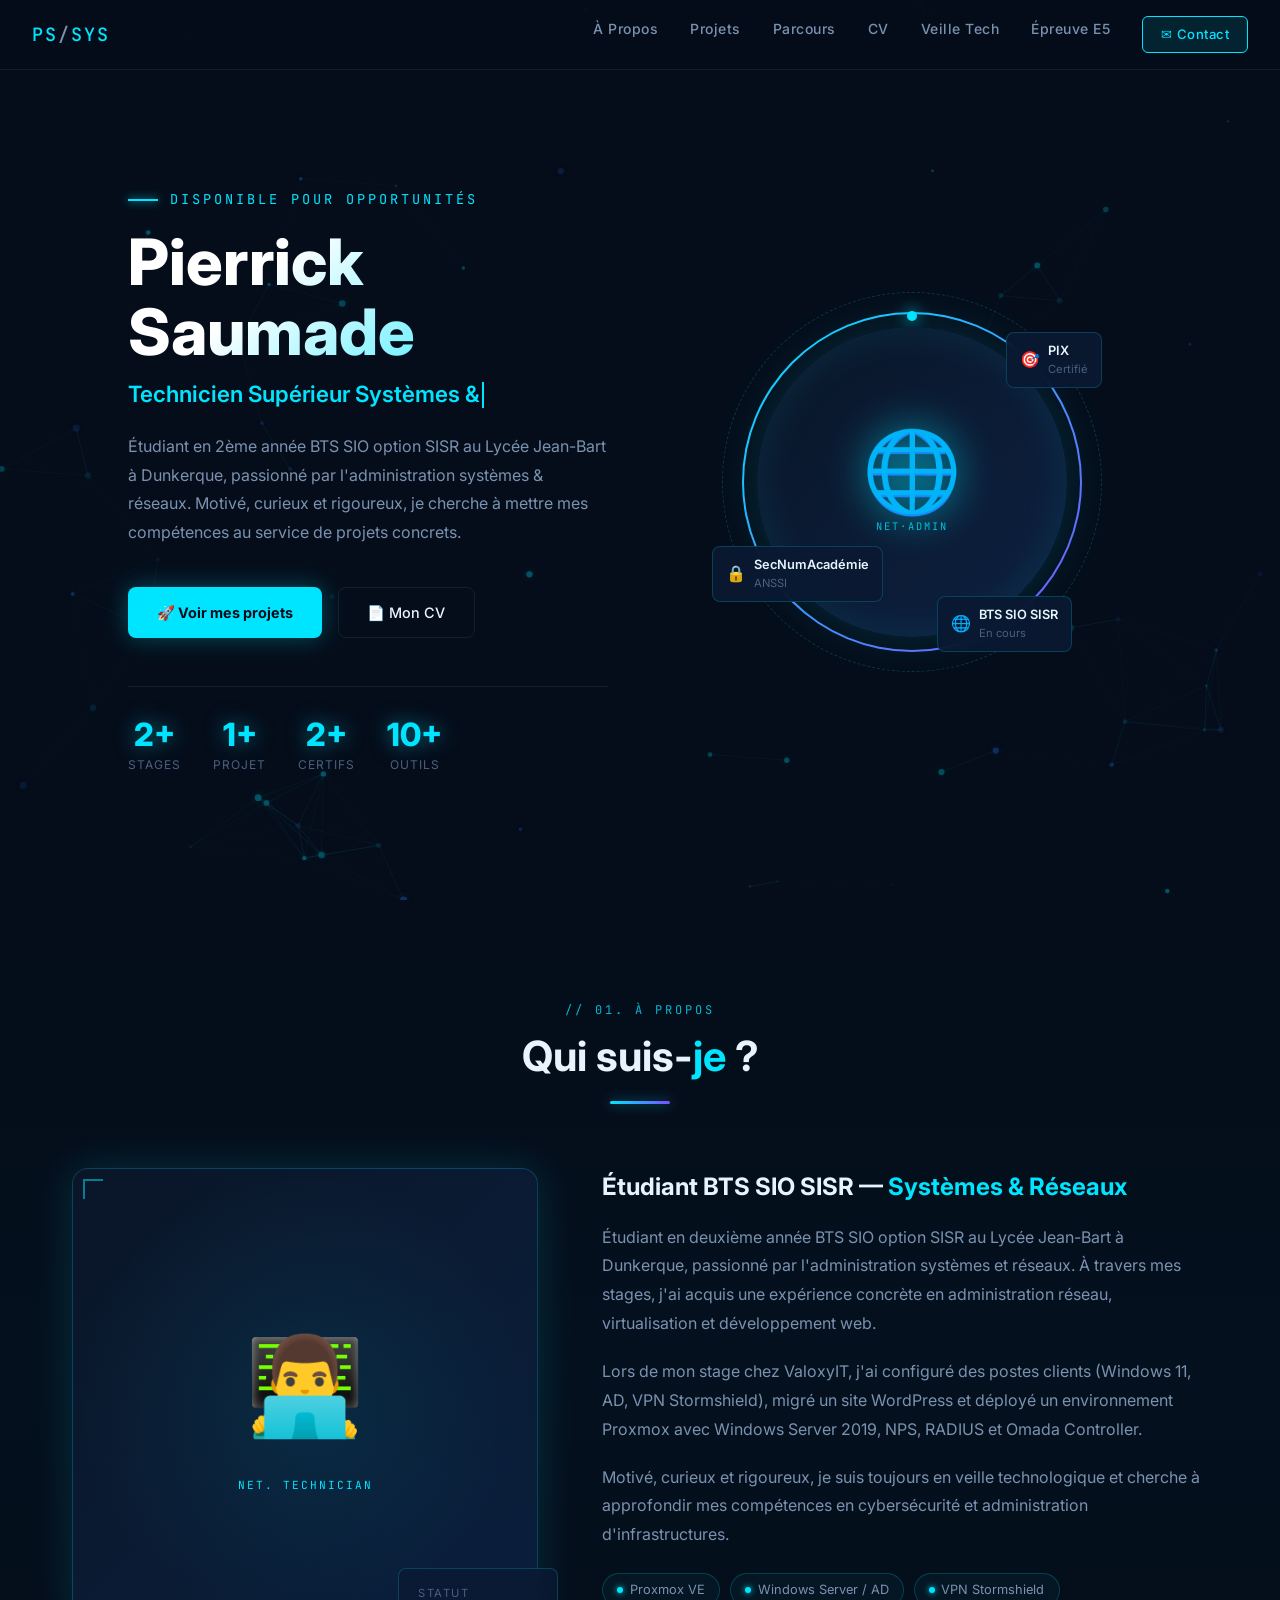
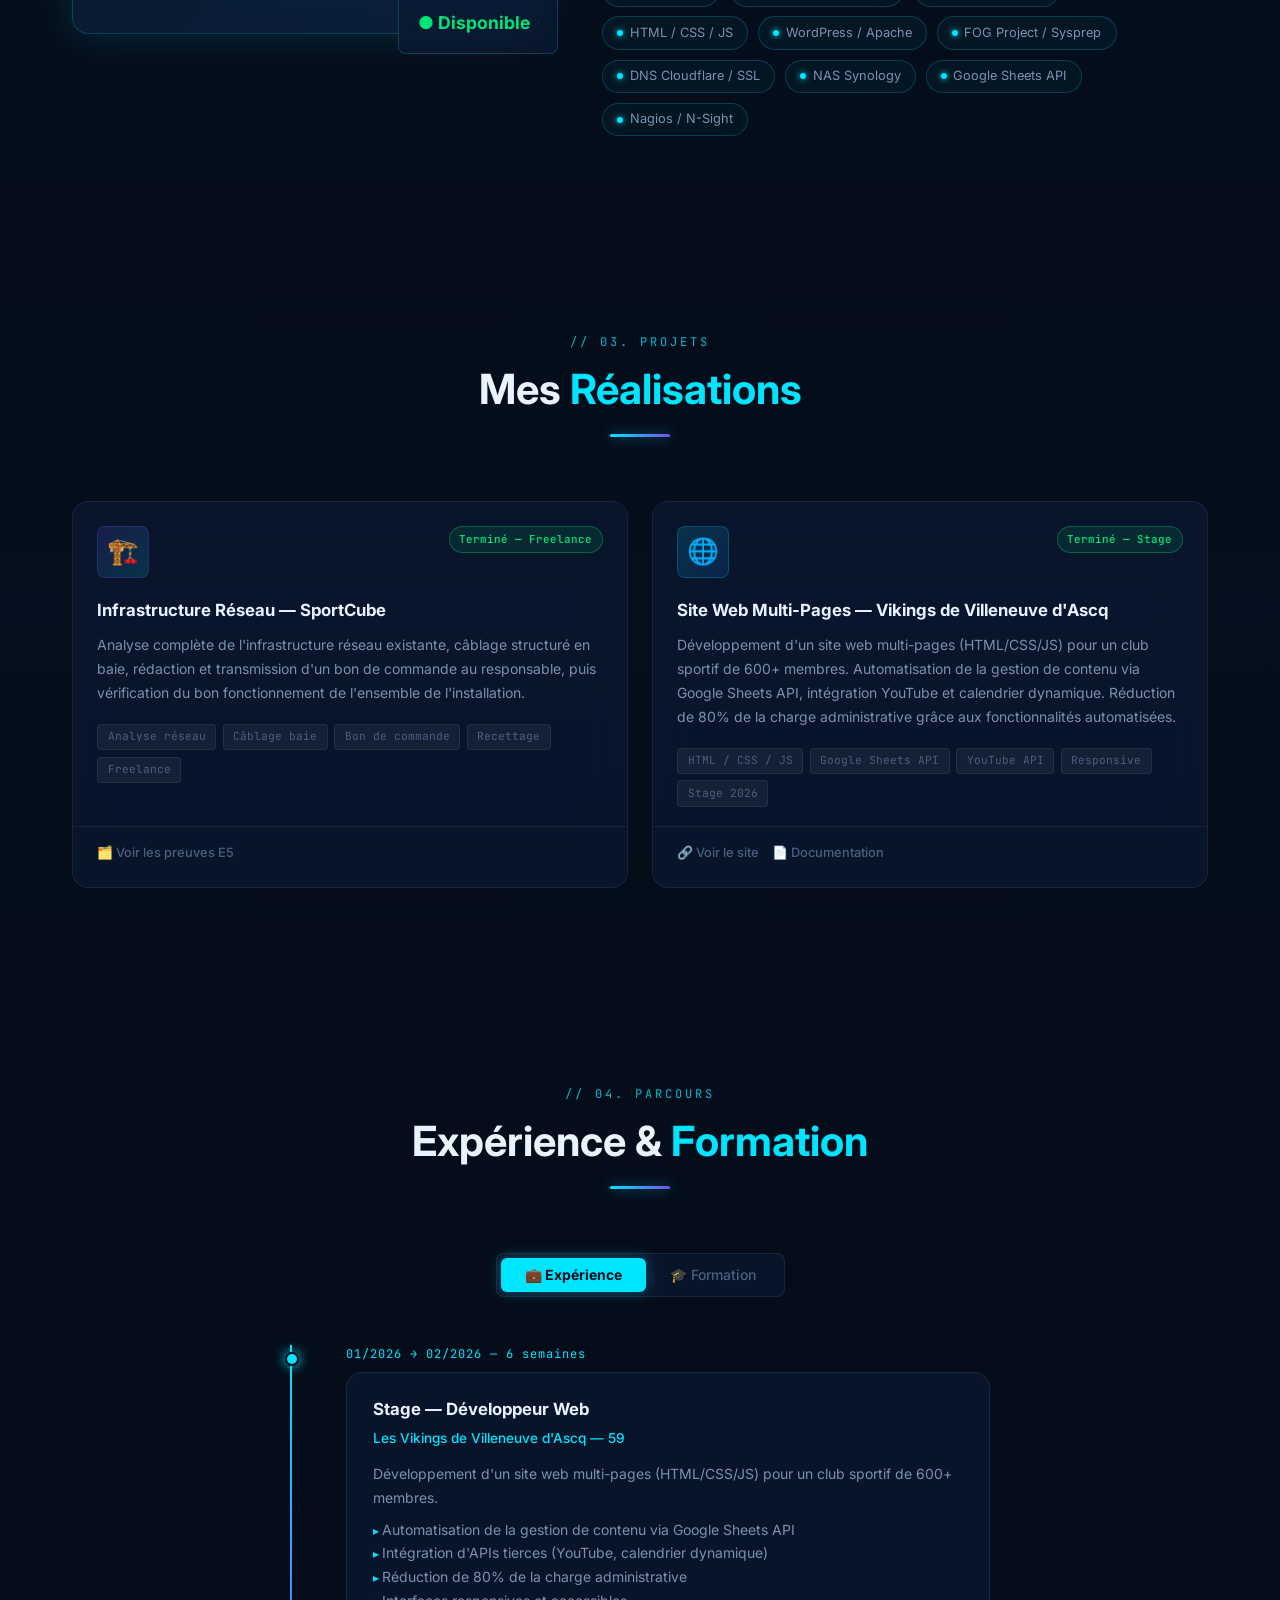
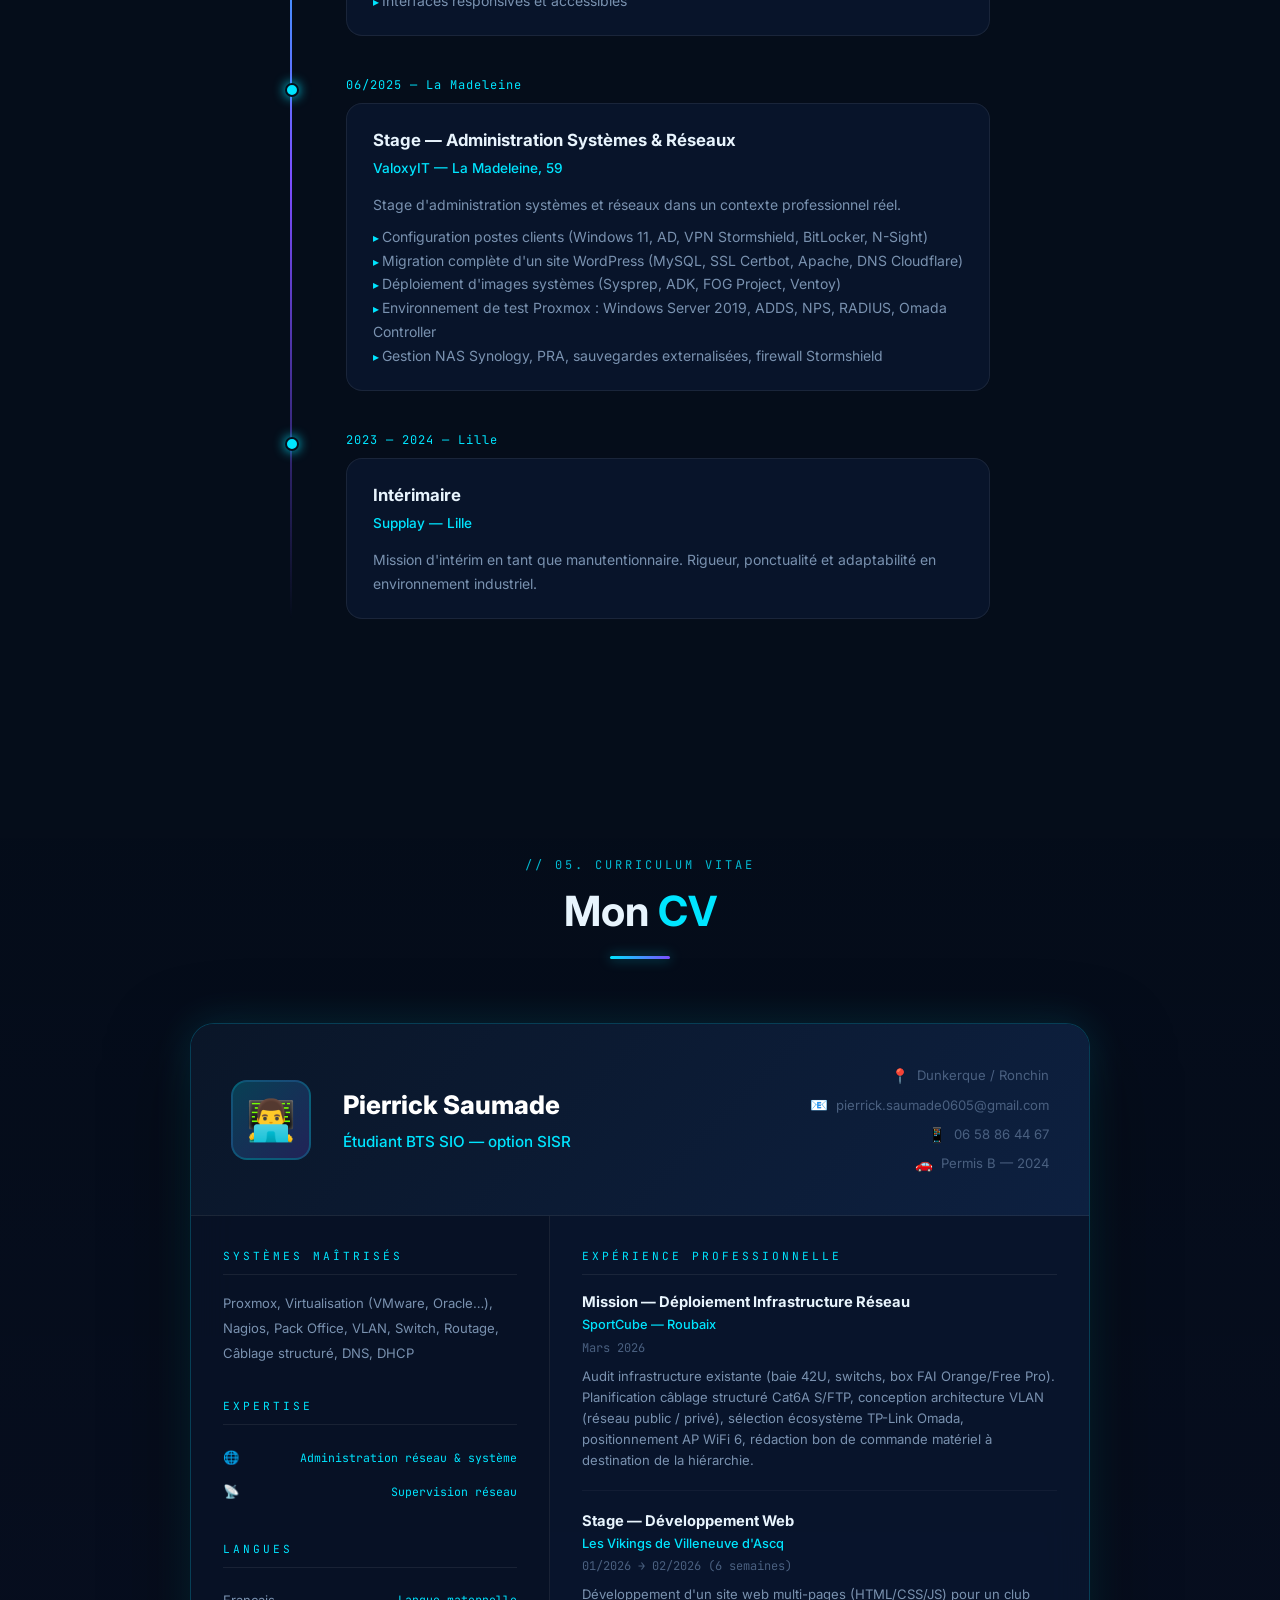
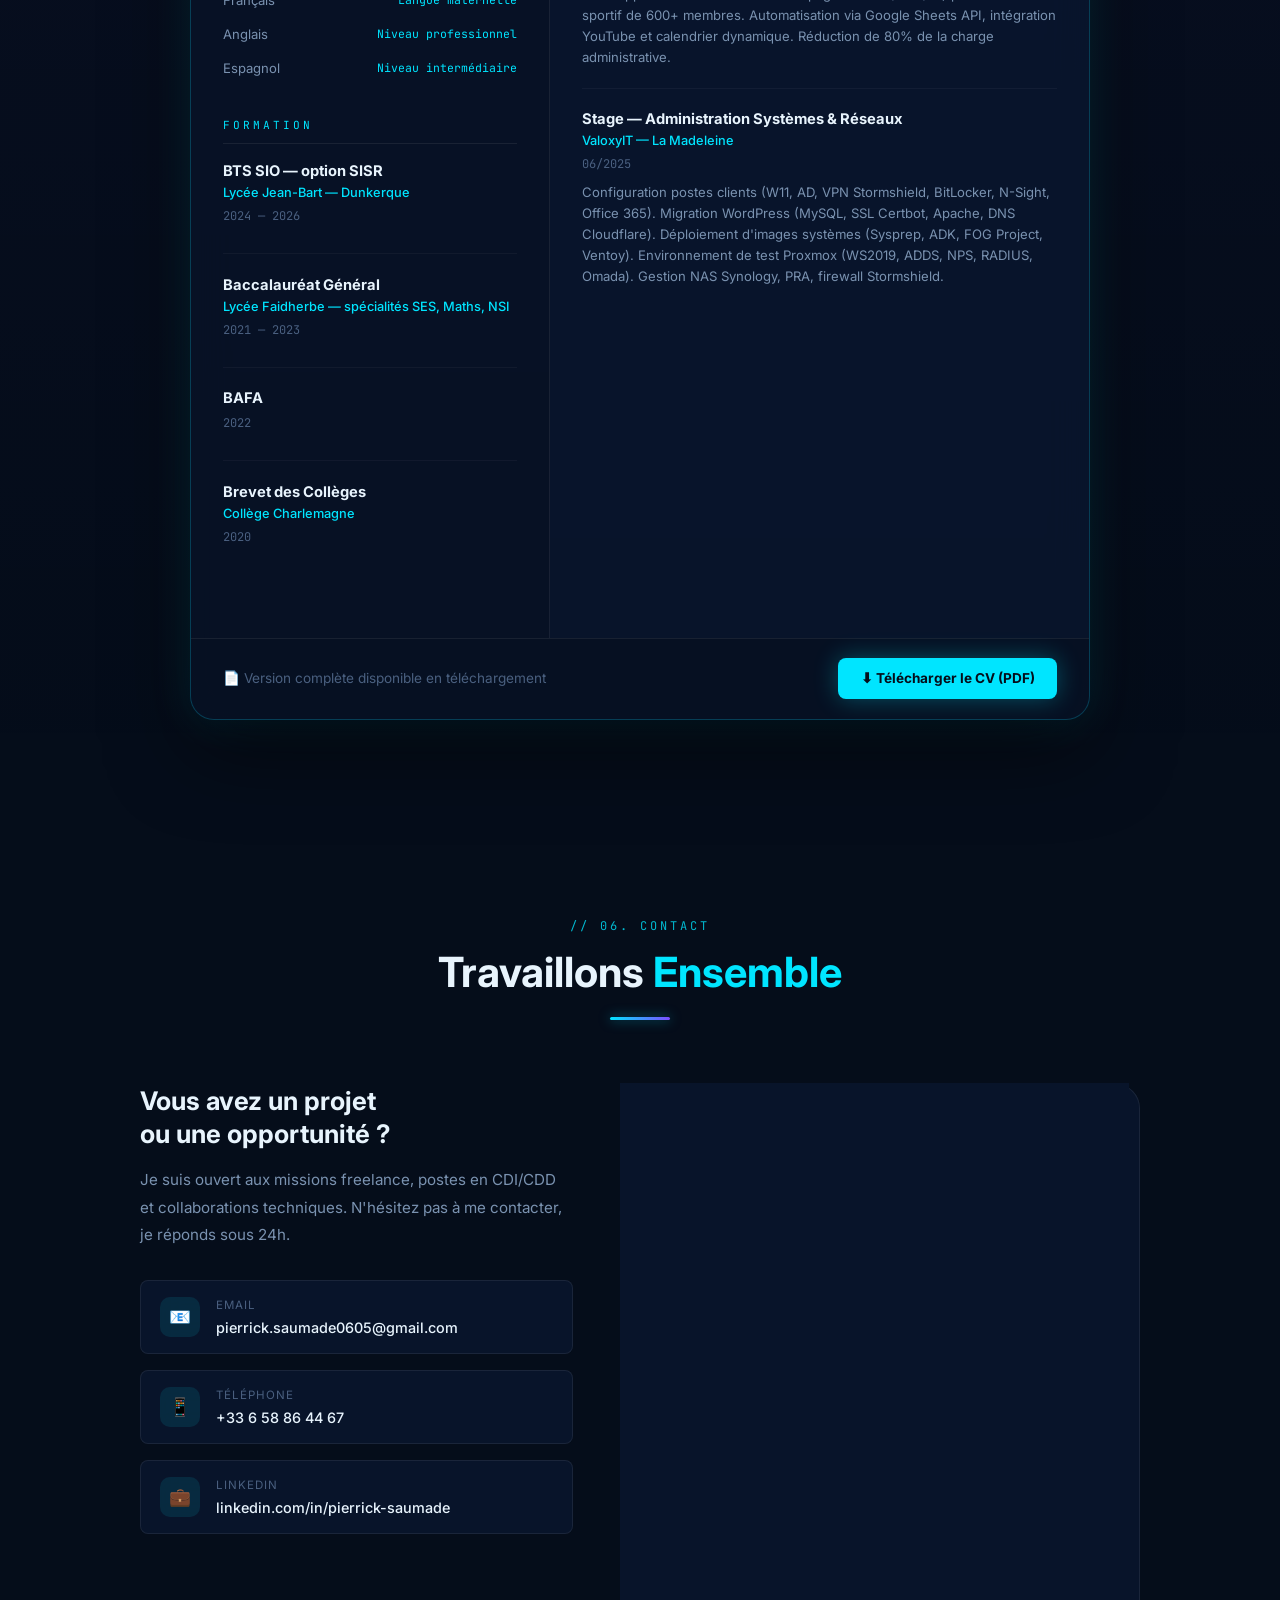
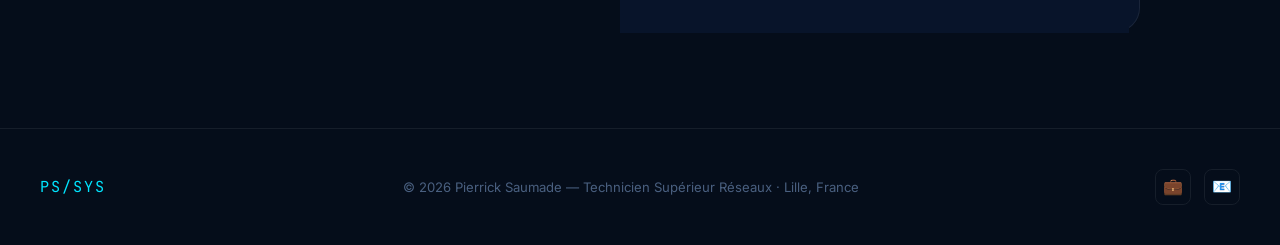
==== commit c93d4e35: "Add files via upload" ====
--- a/index.html
+++ b/index.html
@@ -9,8 +9,6 @@
 <link rel="stylesheet" href="style.css" />
 <link rel="icon"
 href="data:image/svg+xml,<svg xmlns='http://www.w3.org/2000/svg' viewBox='0 0 100 100'><text y='.9em' font-size='90'>🌐</text></svg>" />
-
-
 </head>
 
 <body>
@@ -250,8 +248,8 @@
 <div class="section-line"></div>
 </div>
 <div class="parcours-tabs reveal">
-<button class="tab-btn active" onclick="switchTab('experience', this)">💼 Expérience</button>
-<button class="tab-btn" onclick="switchTab('formation', this)">🎓 Formation</button>
+<button class="tab-btn active" onclick="switchTab('experience')">💼 Expérience</button>
+<button class="tab-btn" onclick="switchTab('formation')">🎓 Formation</button>
 </div>
 
 <!-- Expérience -->
@@ -404,7 +402,7 @@
 </div>
 <div class="cv-top-contact">
 <div class="cv-contact-item"><span>📍</span> Dunkerque / Ronchin</div>
-<div class="cv-contact-item"><span>📧</span> <a href="/cdn-cgi/l/email-protection" class="__cf_email__" data-cfemail="e2928b8790908b8189cc9183978f838687d2d4d2d7a2858f838b8ecc818d8f">[email&#160;protected]</a></div>
+<div class="cv-contact-item"><span>📧</span> pierrick.saumade0605@gmail.com</div>
 <div class="cv-contact-item"><span>📱</span> 06 58 86 44 67</div>
 <div class="cv-contact-item"><span>🚗</span> Permis B — 2024</div>
 </div>
@@ -504,37 +502,68 @@
 <div class="section-line"></div>
 </div>
 <div class="contact-grid">
-<div class="contact-info reveal" style="grid-column: 1 / -1; text-align: center; max-width: 640px; margin: 0 auto;">
+<div class="contact-info reveal">
 <h3>Vous avez un projet<br>ou une opportunité ?</h3>
-<p style="margin-bottom: 2.5rem;">
+<p>
 Je suis ouvert aux missions freelance, postes en CDI/CDD et collaborations techniques.
-Cliquez ci-dessous — votre application mail s'ouvre directement, je réponds sous 24h.
-</p>
-
-<!-- Bouton principal mailto -->
-<a href="mailto:pierrick.saumade0605@gmail.com?subject=Prise de contact — Portfolio&body=Bonjour Pierrick,%0D%0A%0D%0AJe vous contacte suite à la visite de votre portfolio.%0D%0A%0D%0A[Votre message ici]%0D%0A%0D%0ACordialement,"
-   class="btn-primary"
-   style="display:inline-flex;align-items:center;gap:0.6rem;font-size:1.1rem;padding:1rem 2.2rem;margin-bottom:3rem;">
-  📧 M'envoyer un email
+N'hésitez pas à me contacter, je réponds sous 24h.
+</p>
+<div class="contact-items">
+<a href="mailto:pierrick.saumade0605@gmail.com" class="contact-item">
+<div class="contact-item-icon">📧</div>
+<div class="contact-item-text">
+<div class="contact-item-label">Email</div>
+<div class="contact-item-value">pierrick.saumade0605@gmail.com</div>
+</div>
 </a>
-
-<!-- Cards de contact secondaires -->
-<div class="contact-items" style="display:flex;flex-wrap:wrap;gap:1rem;justify-content:center;">
-  <a href="tel:+33658864467" class="contact-item">
-    <div class="contact-item-icon">📱</div>
-    <div class="contact-item-text">
-      <div class="contact-item-label">Téléphone</div>
-      <div class="contact-item-value">+33 6 58 86 44 67</div>
-    </div>
-  </a>
-  <a href="https://www.linkedin.com/in/pierrick-saumade-aba6a729b/" target="_blank" class="contact-item">
-    <div class="contact-item-icon">💼</div>
-    <div class="contact-item-text">
-      <div class="contact-item-label">LinkedIn</div>
-      <div class="contact-item-value">pierrick-saumade</div>
-    </div>
-  </a>
-</div>
+<a href="tel:+33612345678" class="contact-item">
+<div class="contact-item-icon">📱</div>
+<div class="contact-item-text">
+<div class="contact-item-label">Téléphone</div>
+<div class="contact-item-value">+33 6 58 86 44 67</div>
+</div>
+</a>
+<a href="https://www.linkedin.com/in/pierrick-saumade-aba6a729b/" target="_blank"
+class="contact-item">
+<div class="contact-item-icon">💼</div>
+<div class="contact-item-text">
+<div class="contact-item-label">LinkedIn</div>
+<div class="contact-item-value">linkedin.com/in/pierrick-saumade</div>
+</div>
+</a>
+</div>
+</div>
+
+<div class="contact-form reveal">
+<form id="contactForm" onsubmit="sendMessage(event)">
+<div class="form-row">
+<div class="form-group">
+<label for="fname">Prénom</label>
+<input type="text" id="fname" placeholder="Jean" required />
+</div>
+<div class="form-group">
+<label for="lname">Nom</label>
+<input type="text" id="lname" placeholder="Dupont" required />
+</div>
+</div>
+<div class="form-group">
+<label for="email">Email</label>
+<input type="email" id="email" placeholder="jean.dupont@email.com" required />
+</div>
+<div class="form-group">
+<label for="sujet">Sujet</label>
+<input type="text" id="sujet" placeholder="Proposition de mission / Recrutement ..."
+required />
+</div>
+<div class="form-group">
+<label for="message">Message</label>
+<textarea id="message" rows="5" placeholder="Décrivez votre projet ou opportunité..."
+required></textarea>
+</div>
+<button type="submit" class="btn-submit" id="submitBtn">
+<span id="btnText">✉ Envoyer le message</span>
+</button>
+</form>
 </div>
 </div>
 </div>
@@ -546,4 +575,15 @@
 <footer>
 <div class="footer-inner">
 <div class="footer-logo">PS<span>/</span>SYS</div>
-<div cl+<div class="footer-text">© 2026 Pierrick Saumade — Technicien Supérieur Réseaux · Lille, France</div>
+<div class="footer-social">
+<a href="https://www.linkedin.com/in/pierrick-saumade-aba6a729b/" target="_blank" class="social-link"
+title="LinkedIn">💼</a>
+<a href="mailto:pierrick.saumade0605@gmail.com" class="social-link" title="Email">📧</a>
+</div>
+</div>
+</footer>
+
+<script src="script.js"></script>
+</body>
+</html>
